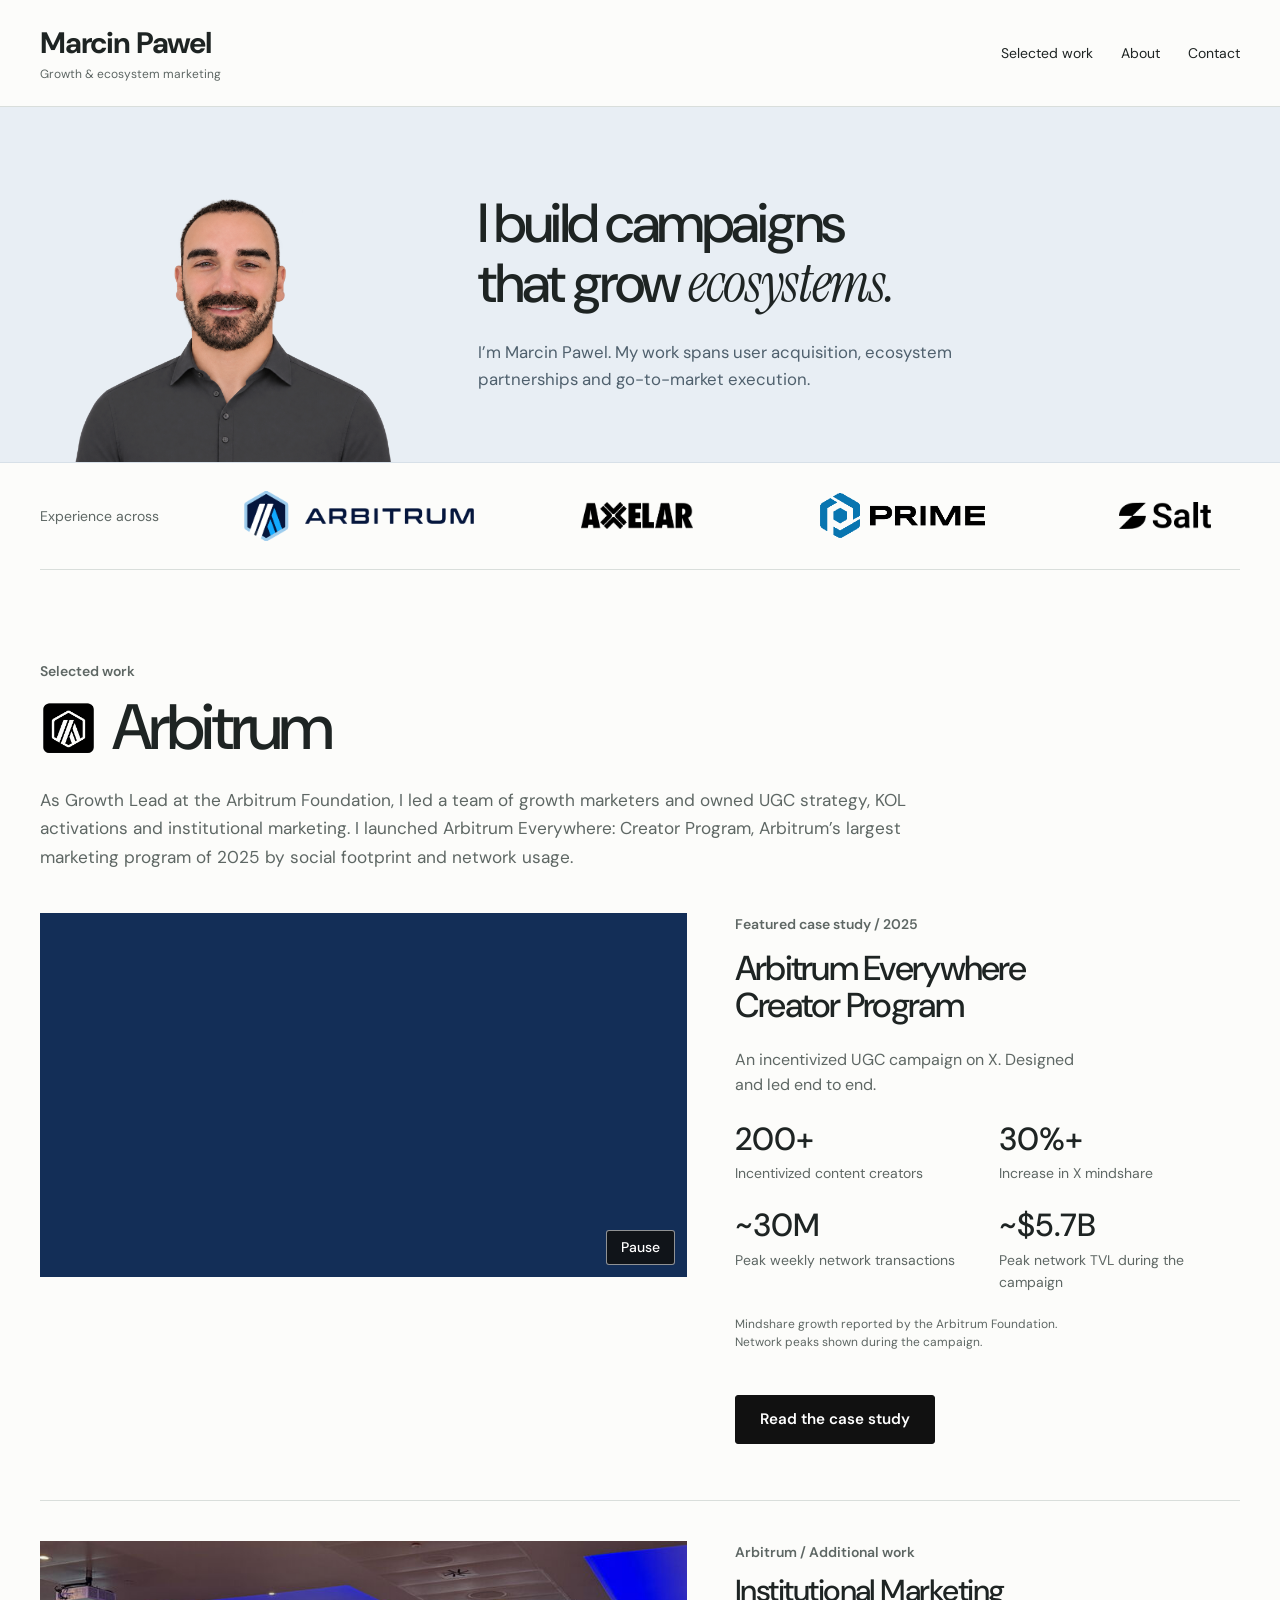
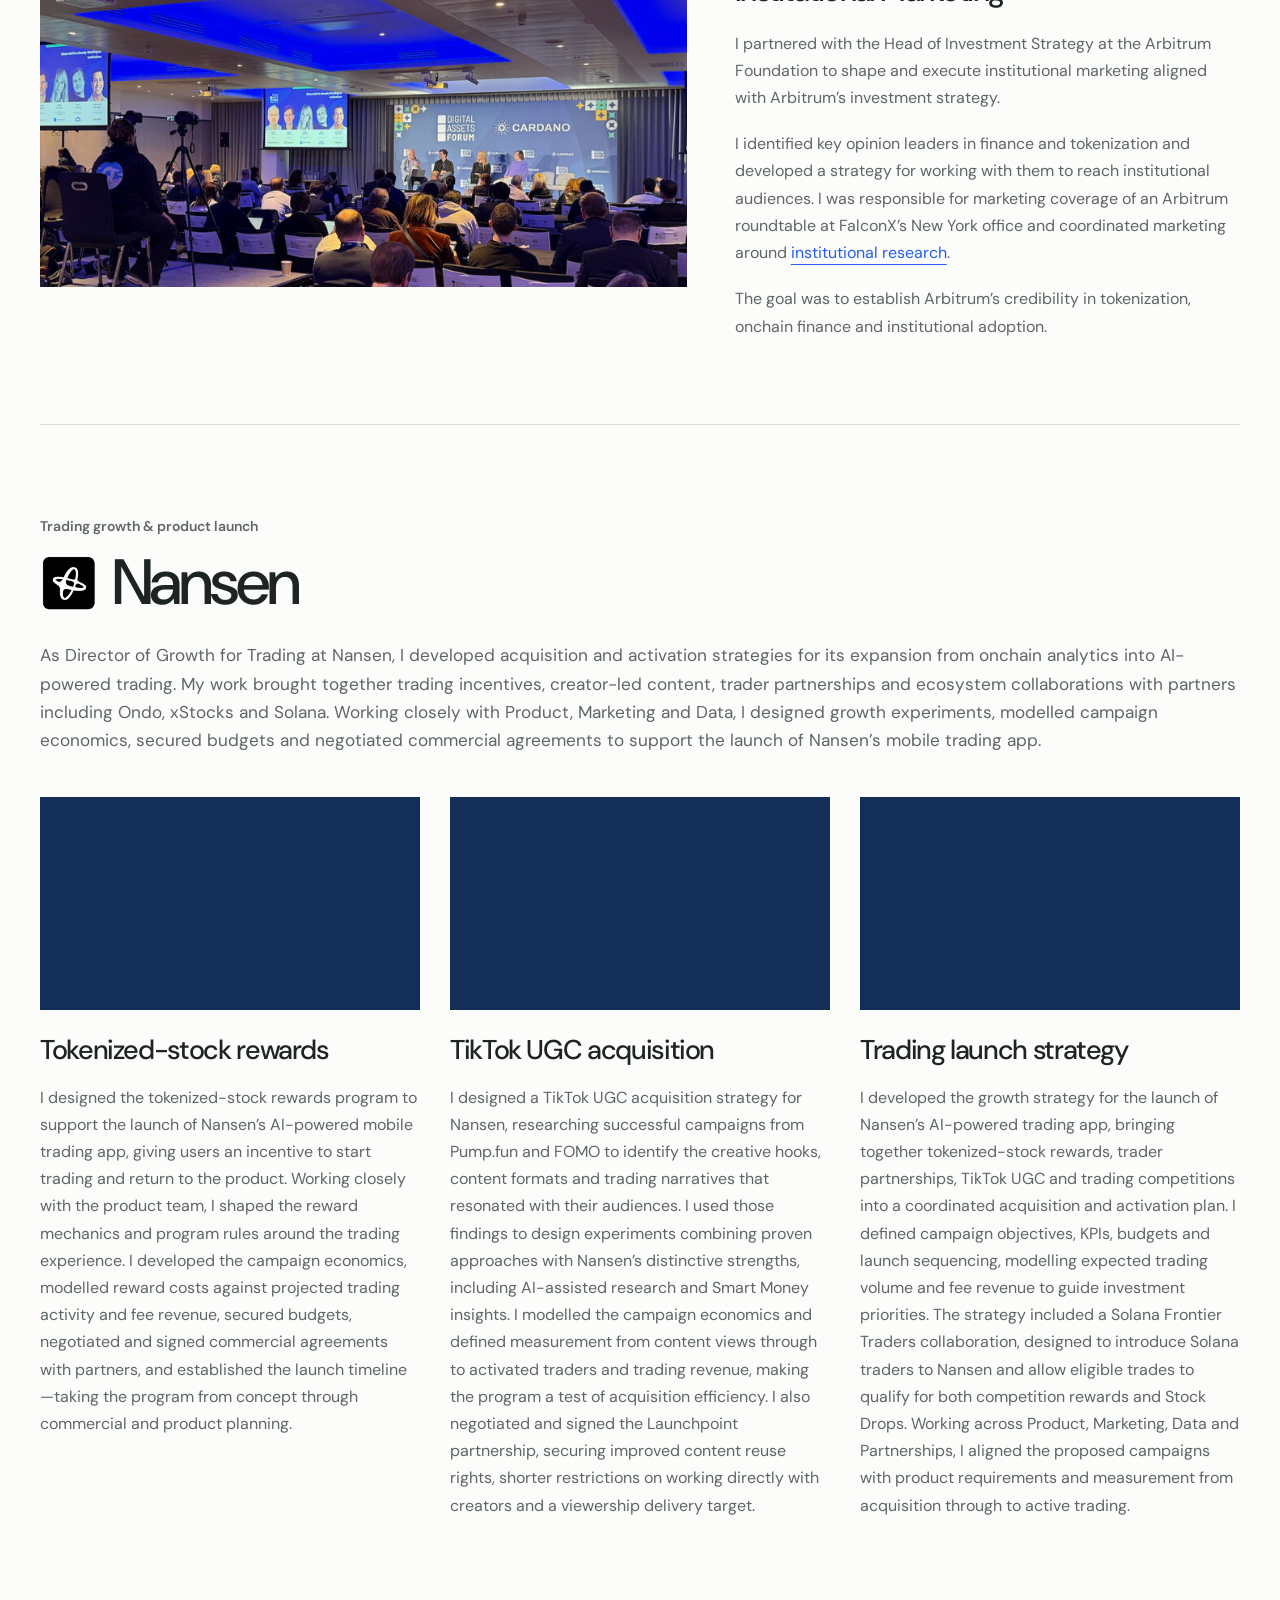
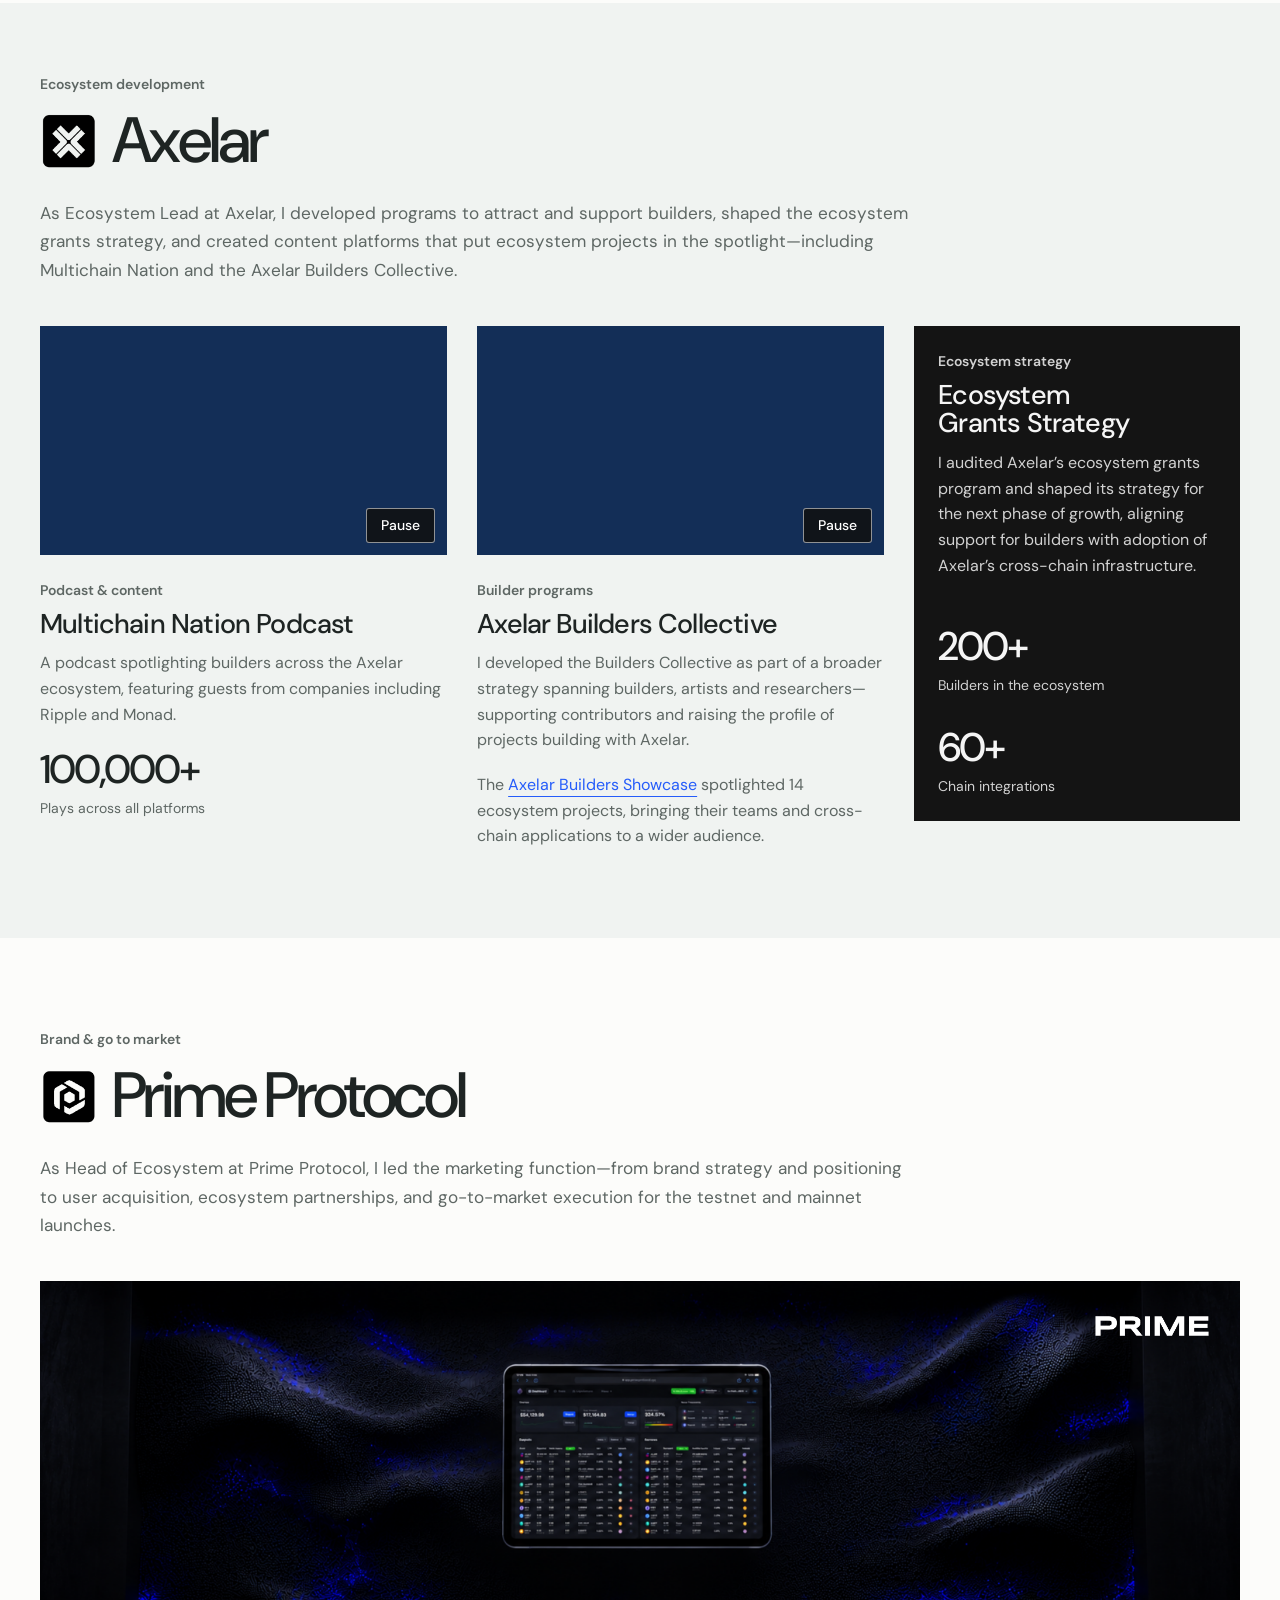
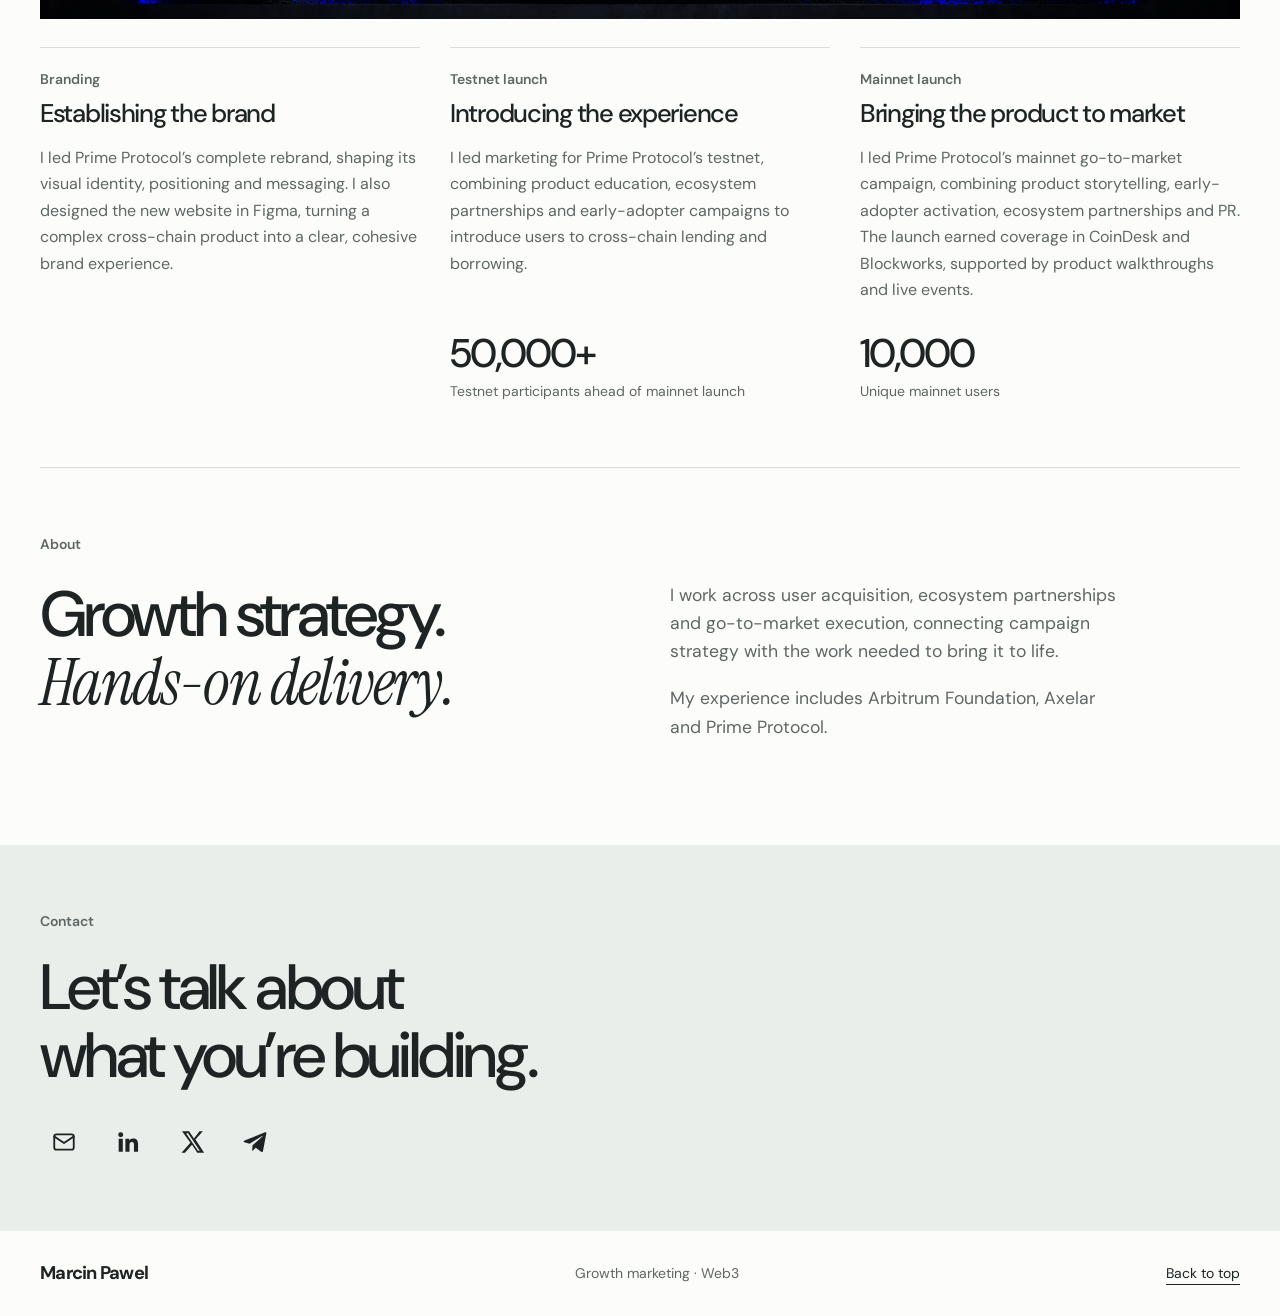
==== index.html @ dfed8938 "Autoplay silent looping Nansen previews without controls" ====
<!doctype html><html lang="en-US"><head><meta charset="utf-8"><meta name="viewport" content="width=device-width, initial-scale=1"><meta name="description" content="Marcin Pawel — growth marketing, ecosystem partnerships and go-to-market execution."><title>Marcin Pawel — Growth marketing</title><link rel="stylesheet" href="/style.css"><meta property="og:type" content="website"><meta property="og:site_name" content="Marcin Pawel"><meta property="og:title" content="Marcin Pawel — Growth & ecosystem marketing"><meta property="og:description" content="Growth marketing, ecosystem partnerships and go-to-market execution. Explore my work across Arbitrum, Axelar and Prime Protocol."><meta property="og:url" content="https://marcinpawel.com/"><meta property="og:image" content="https://marcinpawel.com/assets/social-sharing-v1.jpg"><meta property="og:image:width" content="1200"><meta property="og:image:height" content="630"><meta property="og:image:alt" content="Marcin Pawel — Growth and ecosystem marketing"><meta name="twitter:card" content="summary_large_image"><meta name="twitter:title" content="Marcin Pawel — Growth & ecosystem marketing"><meta name="twitter:description" content="Growth marketing, ecosystem partnerships and go-to-market execution. Explore my work across Arbitrum, Axelar and Prime Protocol."><meta name="twitter:image" content="https://marcinpawel.com/assets/social-sharing-v1.jpg"></head><body id="top"><header class="nav wrap"><a class="brand" href="/">Marcin Pawel<span>Growth & ecosystem marketing</span></a><nav aria-label="Main"><a href="/#work">Selected work</a><a href="/#about">About</a><a href="/#contact">Contact</a></nav></header>
<main>
<div class="hero-background"><section class="hero wrap"><div class="hero-text"><h1><span>I build campaigns</span><span class="hero-outcome">that grow <em>ecosystems.</em></span></h1><p class="intro">I’m Marcin Pawel. My work spans user acquisition, ecosystem partnerships and go-to-market execution.</p></div><figure class="portrait"><img src="/assets/marcin-smoothed.png" alt="Marcin Pawel in a dark gray shirt"></figure></section></div>
<div class="company-strip wrap"><span>Experience across</span><div class="company-logo arbitrum-logo"><img src="/assets/arbitrum-logo-v3-fitted.svg" alt="Arbitrum"></div><div class="company-logo axelar-logo"><img src="/assets/axelar-logo.png" alt="Axelar"></div><div class="company-logo prime-logo"><img src="/assets/prime-logo-v2-fitted.svg" alt="Prime Protocol"></div><div class="company-logo salt-logo"><img src="/assets/salt-logo-black.png" alt="Salt"></div></div>
<section class="work-section wrap" id="work"><div class="section-heading role-heading arbitrum-heading"><div><p class="eyebrow">Selected work</p><h2 class="company-heading"><img src="/assets/arbitrum-symbol-black.png" alt="" aria-hidden="true">Arbitrum</h2></div><p>As Growth Lead at the Arbitrum Foundation, I led a team of growth marketers and owned UGC strategy, KOL activations and institutional marketing. I launched Arbitrum Everywhere: Creator Program, Arbitrum’s largest marketing program of 2025 by social footprint and network usage.</p></div>
<div class="featured"><div class="feature-video"><video id="creator-preview" autoplay muted loop playsinline preload="metadata" aria-label="Arbitrum Everywhere promotional campaign clip"><source src="/assets/arbitrum-everywhere-clip-2.mp4" type="video/mp4"></video><button class="video-toggle" type="button" aria-controls="creator-preview" aria-label="Pause campaign preview">Pause</button></div><div class="featured-copy"><p class="eyebrow">Featured case study / 2025</p><h3>Arbitrum Everywhere<br>Creator Program</h3><p>An incentivized UGC campaign on X. Designed and led end to end.</p><div class="inline-stats campaign-highlights"><div><b>200+</b><span>Incentivized content creators</span></div><div><b>30%+</b><span>Increase in X mindshare</span></div><div><b>~30M</b><span>Peak weekly network transactions</span></div><div><b>~$5.7B</b><span>Peak network TVL during the campaign</span></div></div><p class="metric-source">Mindshare growth reported by the Arbitrum Foundation. Network peaks shown during the campaign.</p><a class="case-study-button" href="/work/arbitrum/">Read the case study</a></div></div>
<article class="institutional-work"><figure><img loading="lazy" src="/assets/institutional-marketing-forum.jpg" alt="Panel discussion at the Digital Assets Forum, with attendees seated in the audience."></figure><div><p class="eyebrow">Arbitrum / Additional work</p><h3>Institutional Marketing</h3><p>I partnered with the Head of Investment Strategy at the Arbitrum Foundation to shape and execute institutional marketing aligned with Arbitrum’s investment strategy.</p><p>I identified key opinion leaders in finance and tokenization and developed a strategy for working with them to reach institutional audiences. I was responsible for marketing coverage of an Arbitrum roundtable at FalconX’s New York office and coordinated marketing around <a href="https://www.falconx.io/newsroom/arbitrum-the-aws-of-blockchains" target="_blank" rel="noopener noreferrer">institutional research</a>.</p><p>The goal was to establish Arbitrum’s credibility in tokenization, onchain finance and institutional adoption.</p></div></article>
</section>
<section class="work-section wrap nansen-section" id="nansen"><div class="section-heading role-heading"><div><p class="eyebrow">Trading growth &amp; product launch</p><h2 class="company-heading"><img src="/assets/nansen-symbol-black.png" alt="" aria-hidden="true">Nansen</h2></div><p>As Director of Growth for Trading at Nansen, I developed acquisition and activation strategies for its expansion from onchain analytics into AI-powered trading. My work brought together trading incentives, creator-led content, trader partnerships and ecosystem collaborations with partners including Ondo, xStocks and Solana. Working closely with Product, Marketing and Data, I designed growth experiments, modelled campaign economics, secured budgets and negotiated commercial agreements to support the launch of Nansen’s mobile trading app.</p></div><div class="nansen-projects"><article class="nansen-project"><div class="feature-video"><video id="nansen-stock-rewards" autoplay muted loop playsinline preload="metadata" aria-label="Tokenized-stock rewards video"><source src="/assets/nansen-stock-rewards.mp4" type="video/mp4"></video></div><h3>Tokenized-stock rewards</h3><p>I designed the tokenized-stock rewards program to support the launch of Nansen’s AI-powered mobile trading app, giving users an incentive to start trading and return to the product. Working closely with the product team, I shaped the reward mechanics and program rules around the trading experience. I developed the campaign economics, modelled reward costs against projected trading activity and fee revenue, secured budgets, negotiated and signed commercial agreements with partners, and established the launch timeline—taking the program from concept through commercial and product planning.</p></article><article class="nansen-project"><div class="feature-video"><video id="nansen-tiktok-ugc" autoplay muted loop playsinline preload="metadata" aria-label="TikTok UGC acquisition video"><source src="/assets/nansen-tiktok-ugc.mp4" type="video/mp4"></video></div><h3>TikTok UGC acquisition</h3><p>I designed a TikTok UGC acquisition strategy for Nansen, researching successful campaigns from Pump.fun and FOMO to identify the creative hooks, content formats and trading narratives that resonated with their audiences. I used those findings to design experiments combining proven approaches with Nansen’s distinctive strengths, including AI-assisted research and Smart Money insights. I modelled the campaign economics and defined measurement from content views through to activated traders and trading revenue, making the program a test of acquisition efficiency. I also negotiated and signed the Launchpoint partnership, securing improved content reuse rights, shorter restrictions on working directly with creators and a viewership delivery target.</p></article><article class="nansen-project"><div class="feature-video"><video id="nansen-launch-strategy" autoplay muted loop playsinline preload="metadata" aria-label="Trading launch strategy video"><source src="/assets/nansen-launch-strategy.mp4" type="video/mp4"></video></div><h3>Trading launch strategy</h3><p>I developed the growth strategy for the launch of Nansen’s AI-powered trading app, bringing together tokenized-stock rewards, trader partnerships, TikTok UGC and trading competitions into a coordinated acquisition and activation plan. I defined campaign objectives, KPIs, budgets and launch sequencing, modelling expected trading volume and fee revenue to guide investment priorities. The strategy included a Solana Frontier Traders collaboration, designed to introduce Solana traders to Nansen and allow eligible trades to qualify for both competition rewards and Stock Drops. Working across Product, Marketing, Data and Partnerships, I aligned the proposed campaigns with product requirements and measurement from acquisition through to active trading.</p></article></div></section>
<section class="axelar-section"><div class="wrap"><div class="section-heading role-heading"><div><p class="eyebrow">Ecosystem development</p><h2 class="company-heading"><img src="/assets/axelar-symbol-black.png" alt="" aria-hidden="true">Axelar</h2></div><p>As Ecosystem Lead at Axelar, I developed programs to attract and support builders, shaped the ecosystem grants strategy, and created content platforms that put ecosystem projects in the spotlight—including Multichain Nation and the Axelar Builders Collective.</p></div>
<div class="project-grid axelar-grid">
<article class="project podcast"><div class="feature-video podcast-video"><video id="podcast-preview" autoplay muted loop playsinline preload="metadata" aria-label="Multichain Nation podcast preview"><source src="/assets/multichain-nation.mp4" type="video/mp4"></video><button class="video-toggle" type="button" aria-controls="podcast-preview" aria-label="Pause podcast preview">Pause</button></div><p class="eyebrow">Podcast &amp; content</p><h3>Multichain Nation Podcast</h3><p>A podcast spotlighting builders across the Axelar ecosystem, featuring guests from companies including Ripple and Monad.</p><div class="podcast-result"><strong>100,000+</strong><span>Plays across all platforms</span></div></article>
<article class="project"><div class="feature-video builders-video"><video id="builders-preview" autoplay muted loop playsinline preload="metadata" aria-label="Axelar Builders Showcase preview"><source src="/assets/axelar-builders-showcase-longer.mp4" type="video/mp4"></video><button class="video-toggle" type="button" aria-controls="builders-preview" aria-label="Pause builders showcase preview">Pause</button></div><p class="eyebrow">Builder programs</p><h3>Axelar Builders Collective</h3><p>I developed the Builders Collective as part of a broader strategy spanning builders, artists and researchers—supporting contributors and raising the profile of projects building with Axelar.</p><p>The <a href="https://x.com/axelar/status/1773343491084460395" target="_blank" rel="noopener noreferrer">Axelar Builders Showcase</a> spotlighted 14 ecosystem projects, bringing their teams and cross-chain applications to a wider audience.</p></article>
<article class="project grants"><div><p class="eyebrow">Ecosystem strategy</p><h3>Ecosystem<br>Grants Strategy</h3><p>I audited Axelar’s ecosystem grants program and shaped its strategy for the next phase of growth, aligning support for builders with adoption of Axelar’s cross-chain infrastructure.</p><div class="grant-metrics"><div class="podcast-result"><strong>200+</strong><span>Builders in the ecosystem</span></div><div class="podcast-result"><strong>60+</strong><span>Chain integrations</span></div></div></div></article>
</div></div></section>
<section class="work-section wrap"><div class="section-heading role-heading"><div><p class="eyebrow">Brand & go to market</p><h2 class="company-heading"><img src="/assets/prime-symbol-black.png" alt="" aria-hidden="true">Prime Protocol</h2></div><p>As Head of Ecosystem at Prime Protocol, I led the marketing function—from brand strategy and positioning to user acquisition, ecosystem partnerships, and go-to-market execution for the testnet and mainnet launches.</p></div>
<figure class="prime-product-media"><img loading="lazy" src="/assets/prime-protocol-product.png" alt="Prime Protocol lending and borrowing dashboard on a tablet against a dark blue textured background."><img class="prime-image-logo" src="/assets/prime-wordmark-white.png" alt="Prime"></figure>
<div class="prime-projects"><article><p class="eyebrow">Branding</p><h3>Establishing the brand</h3><p>I led Prime Protocol’s complete rebrand, shaping its visual identity, positioning and messaging. I also designed the new website in Figma, turning a complex cross-chain product into a clear, cohesive brand experience.</p></article><article><p class="eyebrow">Testnet launch</p><h3>Introducing the experience</h3><p>I led marketing for Prime Protocol’s testnet, combining product education, ecosystem partnerships and early-adopter campaigns to introduce users to cross-chain lending and borrowing.</p><div class="podcast-result"><strong>50,000+</strong><span>Testnet participants ahead of mainnet launch</span></div></article><article><p class="eyebrow">Mainnet launch</p><h3>Bringing the product to market</h3><p>I led Prime Protocol’s mainnet go-to-market campaign, combining product storytelling, early-adopter activation, ecosystem partnerships and PR. The launch earned coverage in CoinDesk and Blockworks, supported by product walkthroughs and live events.</p><div class="podcast-result"><strong>10,000</strong><span>Unique mainnet users</span></div></article></div>
</section>
<section class="about wrap" id="about"><p class="eyebrow">About</p><h2>Growth strategy.<br><em>Hands-on delivery.</em></h2><div><p>I work across user acquisition, ecosystem partnerships and go-to-market execution, connecting campaign strategy with the work needed to bring it to life.</p><p>My experience includes Arbitrum Foundation, Axelar and Prime Protocol.</p></div></section>
<section class="contact" id="contact"><div class="wrap"><p class="eyebrow">Contact</p><h2>Let’s talk about<br>what you’re building.</h2><div class="social-links" aria-label="Contact and social profiles"><a href="mailto:marcincryptos@gmail.com" aria-label="Email Marcin Pawel" title="Email Marcin Pawel"><svg viewBox="0 0 24 24" aria-hidden="true" fill="none" stroke="currentColor" stroke-width="1.7" stroke-linecap="round" stroke-linejoin="round"><rect x="3" y="5" width="18" height="14" rx="2"/><path d="m3 7 9 6 9-6"/></svg></a><a href="https://www.linkedin.com/in/marcin-pawel/" target="_blank" rel="noopener noreferrer" aria-label="Marcin Pawel on LinkedIn" title="Marcin Pawel on LinkedIn"><svg viewBox="0 0 24 24" aria-hidden="true" fill="none" stroke="currentColor" stroke-width="1.7" stroke-linecap="round" stroke-linejoin="round"><path fill="currentColor" stroke="none" d="M5.3 3a2.3 2.3 0 1 0 0 4.6 2.3 2.3 0 0 0 0-4.6ZM3.4 9h3.8v12H3.4V9Zm6.2 0h3.6v1.6h.1c.5-1 1.7-1.9 3.5-1.9 3.8 0 4.5 2.5 4.5 5.7V21h-3.8v-5.8c0-1.4 0-3.1-1.9-3.1s-2.2 1.5-2.2 3V21H9.6V9Z"/></svg></a><a href="https://x.com/MarcinPress" target="_blank" rel="noopener noreferrer" aria-label="Marcin Pawel on X" title="Marcin Pawel on X"><svg viewBox="0 0 24 24" aria-hidden="true" fill="none" stroke="currentColor" stroke-width="1.7" stroke-linecap="round" stroke-linejoin="round"><path fill="currentColor" stroke="none" d="M18.9 2H22l-6.8 7.8L23.2 22h-6.3L12 14.6 5.5 22H2.3l8.2-9.4L2.8 2h6.5l4.5 6.8L18.9 2ZM17.5 20h1.7L8.4 4H6.5l11 16Z"/></svg></a><a href="https://t.me/marcinx" target="_blank" rel="noopener noreferrer" aria-label="Marcin Pawel on Telegram" title="Marcin Pawel on Telegram"><svg viewBox="0 0 24 24" aria-hidden="true" fill="currentColor"><path d="M21.7 3.3 18.5 20c-.2 1.2-.9 1.5-1.8.9l-4.9-3.6-2.4 2.3c-.3.3-.5.5-1 .5l.4-5 9.1-8.2c.4-.4-.1-.6-.6-.3L6.1 13.7l-4.8-1.5c-1-.3-1-1 .2-1.5L20.3 3c.9-.3 1.6.2 1.4.3Z"/></svg></a></div></div></section>
</main><footer class="wrap"><a class="brand" href="/">Marcin Pawel</a><p>Growth marketing · Web3</p><a href="#top">Back to top</a></footer><script src="/site.js"></script></body></html>
---- style.css ----
@import url('https://fonts.googleapis.com/css2?family=DM+Sans:wght@400;500;600;700&family=Instrument+Serif:ital@0;1&display=swap');
:root{--paper:#fcfcfa;--ink:#1e2423;--muted:#5e6764;--line:#d9dedb;--blue:#255cfa;--lime:#d7f290}*{box-sizing:border-box}html{scroll-behavior:smooth;scroll-padding-top:25px}body{margin:0;background:var(--paper);color:var(--ink);font:1rem/1.6 'DM Sans',sans-serif}a{color:inherit;text-underline-offset:6px}a:focus-visible{outline:3px solid var(--blue);outline-offset:6px}img{max-width:100%;display:block}p{margin:0 0 1.2rem}h1,h2,h3{margin:0;font-weight:500;letter-spacing:-.05em;line-height:1.06}h1{font-size:clamp(3.4rem,6.8vw,6.5rem)}h2{font-size:clamp(2.8rem,5vw,4.6rem)}h3{font-size:clamp(1.6rem,2.7vw,2.7rem)}em{font-family:'Instrument Serif',serif;font-weight:400;letter-spacing:-.025em}.wrap{width:min(1220px,calc(100% - 80px));margin:auto}.nav{display:flex;justify-content:space-between;align-items:center;padding:25px 0;border-bottom:1px solid var(--line);gap:20px}.brand{font-weight:700;font-size:1.15rem;text-decoration:none;letter-spacing:-.04em}.brand span{display:block;font-size:.75rem;font-weight:400;letter-spacing:0;color:var(--muted)}nav{display:flex;gap:28px}nav a{font-size:.875rem;text-decoration:none}.nav a:hover{text-decoration:underline}.eyebrow{font-size:.875rem;font-weight:600;color:var(--muted);margin-bottom:22px}.hero{display:grid;grid-template-columns:1.2fr .8fr;align-items:center;gap:7%;padding:75px 0 55px}.hero .intro{font-size:1.12rem;max-width:490px;margin-top:26px;color:var(--muted)}.text-link{display:inline-block;text-decoration:underline;font-weight:600;font-size:.95rem;margin-top:15px}.portrait{margin:0;align-self:end}.portrait img{width:100%;aspect-ratio:.91;object-fit:cover;object-position:center;border-radius:2px}.portrait figcaption{font-size:.75rem;color:var(--muted);margin-top:10px}.company-strip{display:flex;justify-content:space-between;align-items:center;gap:24px;padding:28px 0;border-top:1px solid var(--line);border-bottom:1px solid var(--line)}.company-strip span{color:var(--muted);font-size:.875rem}.company-strip b{font-size:1.35rem;letter-spacing:-.03em}.work-section{padding-top:90px;padding-bottom:65px;scroll-margin-top:20px}.section-heading{display:grid;grid-template-columns:1fr 1fr;gap:60px;align-items:end;margin-bottom:40px}.section-heading .eyebrow{margin-bottom:12px}.section-heading>p{max-width:490px;color:var(--muted);margin:0}.featured{display:grid;grid-template-columns:1.28fr 1fr;text-decoration:none;gap:48px;align-items:center}.feature-art{position:relative;overflow:hidden;background:#132e57;color:white;min-height:445px;padding:32px;display:flex;flex-direction:column;justify-content:space-between}.art-label{font-size:1rem;position:relative;z-index:2}.giant{font-size:clamp(7rem,15vw,13rem);line-height:.95;letter-spacing:-.08em;z-index:2;font-weight:500}.giant span{font-size:.55em;vertical-align:top;color:#9ec4ff}.art-bottom{font-size:1rem;z-index:2}.orbit{position:absolute;border:1px solid #6899dd;border-radius:50%;width:600px;height:600px;left:130px;top:50px;transform:rotate(-35deg) scaleX(.65)}.orbit.two{left:220px;top:-170px;transform:rotate(25deg) scaleX(.65)}.featured-copy p:not(.eyebrow){color:var(--muted);margin-top:22px;max-width:350px}.featured:hover .text-link{color:var(--blue)}.inline-stats{display:flex;gap:42px;margin-top:24px}.inline-stats b{font-size:2rem;display:block;font-weight:500;line-height:1.1}.inline-stats span{display:block;font-size:.875rem;color:var(--muted);margin-top:5px}.supporting{margin-top:45px;padding-top:28px;border-top:1px solid var(--line);display:grid;grid-template-columns:1fr 1fr;gap:60px}.supporting h3{font-size:1.8rem}.supporting p{margin-bottom:10px}.pending{font-size:.875rem;color:#737b77}.supporting>p{padding-top:10px}.axelar-section{background:#f0f3f1;padding:70px 0}.project-grid{display:grid;gap:30px}.axelar-grid{grid-template-columns:minmax(0,1fr) minmax(0,1fr) minmax(0,.8fr);align-items:start}.project-visual{height:280px;margin-bottom:24px;position:relative;overflow:hidden;padding:24px}.project p{margin-top:12px;color:var(--muted)}.project .eyebrow{margin-top:0;margin-bottom:8px}.project h3{font-size:1.7rem;letter-spacing:-.03em}.small-label{font-size:.75rem;opacity:.7;display:block;position:relative;z-index:2}.podcast-visual{background:#111c27;color:white;display:flex;flex-direction:column;justify-content:space-between}.podcast-title{font-size:3.5rem;line-height:.95;letter-spacing:-.06em}.podcast-title em{color:#d2e9ed}.waveform{color:#9ccad4;white-space:nowrap;line-height:1}.builders-visual{background:#c7d8f1;display:flex;flex-direction:column;justify-content:space-between}.builders-visual strong{font-size:2.5rem;line-height:1;letter-spacing:-.06em;position:relative;z-index:2}.builder-grid{position:absolute;right:-25px;top:30px;display:grid;grid-template-columns:repeat(3,45px);gap:5px;transform:rotate(20deg)}.builder-grid i{width:45px;height:45px;border:1px solid #748eaf}.grants{padding:24px;background:var(--lime);min-height:410px;display:flex;flex-direction:column;justify-content:space-between}.grants p,.grants .pending{color:#455437}.grant-shape{font-size:7rem;line-height:1;align-self:end}.prime-band{height:330px;padding:28px;background:#1b142f;position:relative;overflow:hidden;color:#eee7ff;display:flex;flex-direction:column;justify-content:space-between}.prime-word{font-size:5.5rem;letter-spacing:-.07em;z-index:2;line-height:1}.prime-word span{display:block;font-size:1rem;letter-spacing:.45em;margin-top:8px}.prime-orb{position:absolute;width:400px;height:400px;border-radius:50%;right:10%;top:-40px;background:radial-gradient(circle at 30% 35%,#e3e1fe,#9785de 25%,#4c357a 55%,#171025 70%);box-shadow:0 0 80px #7b5cc44a}.prime-projects{display:grid;grid-template-columns:repeat(3,1fr);gap:30px;margin-top:28px}.prime-projects article{border-top:1px solid var(--line);padding-top:20px}.prime-projects .eyebrow{margin-bottom:8px}.prime-projects h3{font-size:1.6rem}.prime-projects p:last-child{color:var(--muted);margin-top:14px}.about{padding:65px 0 85px;border-top:1px solid var(--line);display:grid;grid-template-columns:1fr 1fr;gap:25px 60px}.about>.eyebrow{grid-column:1/-1;margin:0}.about>div{max-width:460px;color:var(--muted);font-size:1.1rem}.contact{background:#e9eeeb;padding:65px 0}.contact h2{max-width:850px}.contact .pending{margin-top:24px}footer{display:flex;align-items:center;justify-content:space-between;gap:20px;padding:28px 0;font-size:.875rem}footer p{margin:0;color:var(--muted)}footer a:last-child{font-size:.875rem}.case .hero{display:block;max-width:960px;padding-bottom:40px}.case .hero h1{font-size:clamp(3.5rem,8vw,7.5rem)}.case .lead{font-size:1.25rem;color:var(--muted);max-width:800px}.case .hero>p:last-child{max-width:650px}.scoreboard{display:grid;grid-template-columns:repeat(3,1fr);gap:30px;background:#132e57;padding:36px;color:white;margin:0 0 65px}.scoreboard strong{display:block;font-size:clamp(2.8rem,6vw,5rem);line-height:1.1;font-weight:500;letter-spacing:-.06em}.scoreboard span{font-size:.875rem;color:#d3e0ef}.section{padding:60px 0;border-top:1px solid var(--line)}.section h2{margin-bottom:22px}.split{display:grid;grid-template-columns:1fr 1fr;gap:55px}.split>p,.split>div+div{padding-top:34px;color:var(--muted)}.partners{display:flex;list-style:none;padding:0;gap:10px;flex-wrap:wrap}.partners li{border:1px solid var(--line);padding:7px 15px}.creative{display:grid;grid-template-columns:1fr 1fr;gap:25px}.creative article{background:#182b45;color:white;min-height:270px;padding:28px;display:flex;flex-direction:column;justify-content:end}.creative article+article{background:#28352c}.creative h3{margin:30px 0 12px}.creative .media-note{font-size:.75rem;color:#cbd6df}.charts{display:grid;grid-template-columns:repeat(3,1fr);gap:20px;margin:30px 0}.charts figure{margin:0}.charts img{width:100%}.charts figcaption{font-size:.875rem;padding:15px 0}.charts strong{display:block;font-size:2.5rem;line-height:1.2;letter-spacing:-.05em}.sources{font-size:.875rem;color:var(--muted)}
@media(min-width:1500px){.wrap{width:min(1320px,calc(100% - 120px))}}@media(max-width:900px){.wrap{width:calc(100% - 44px)}.hero{gap:35px}.axelar-grid{grid-template-columns:1fr 1fr}.grants{grid-column:1/-1;min-height:200px;flex-direction:row}.featured{gap:28px}.feature-art{min-height:375px}.giant{font-size:8rem}.company-strip b{font-size:1.1rem}}@media(max-width:620px){.wrap{width:calc(100% - 36px)}.nav{padding:18px 0}.brand span{display:none}nav{gap:14px}nav a{font-size:.875rem}.hero{grid-template-columns:1fr;padding:45px 0 30px;gap:30px}h1{font-size:3.7rem}.portrait{max-width:340px;width:100%}.portrait img{aspect-ratio:1.1;object-position:50% 38%}.hero-text .eyebrow{margin-bottom:20px}.company-strip{flex-wrap:wrap;gap:14px 24px}.company-strip span{width:100%}.company-strip b{font-size:1.05rem}.work-section{padding-top:50px;padding-bottom:45px}.section-heading,.supporting,.split,.about{grid-template-columns:1fr;gap:20px}.section-heading{margin-bottom:28px}.featured{grid-template-columns:1fr;gap:25px}.feature-art{min-height:320px}.featured-copy h3{font-size:2.4rem}.axelar-section{padding:45px 0}.axelar-grid{grid-template-columns:1fr;gap:36px}.project-visual{height:300px}.grants{grid-column:auto}.prime-band{height:260px}.prime-word{font-size:4rem}.prime-orb{width:260px;height:260px;right:-35px;top:35px}.prime-projects{grid-template-columns:1fr;gap:15px}.prime-projects article{padding-top:15px}.about{padding:45px 0}.contact{padding:45px 0}.contact h2{font-size:2.8rem}footer{flex-wrap:wrap}footer p{display:none}.scoreboard{padding:20px 14px;gap:12px}.scoreboard strong{font-size:2.3rem}.scoreboard span{font-size:.875rem}.creative,.charts{grid-template-columns:1fr}.split>p,.split>div+div{padding:0}.section{padding:40px 0}.case .hero h1{font-size:3.5rem}}
@media(prefers-reduced-motion:reduce){html{scroll-behavior:auto}}
.company-strip{padding:15px 0}.company-logo{display:flex;align-items:center;justify-content:center;flex:0 1 230px;height:76px}.company-logo img{width:100%;height:auto;object-fit:contain}.axelar-logo{max-width:155px}.prime-logo{max-width:205px}.arbitrum-logo{max-width:230px}
@media(max-width:620px){.company-strip{gap:12px 20px;padding:20px 0}.company-strip>span{width:100%}.company-logo{flex:1 1 0;min-width:0;height:50px}.axelar-logo{max-width:105px}.prime-logo{max-width:130px}.arbitrum-logo{max-width:145px}}
.portrait img{object-fit:contain;object-position:center bottom}
.campaign-highlights{flex-wrap:wrap;gap:24px 30px}.campaign-highlights>div{flex:1 1 130px}.featured-copy .metric-source{font-size:.75rem;line-height:1.5;margin-top:20px;max-width:400px}
.feature-video{position:relative;background:#132e57;overflow:hidden;line-height:0}.feature-video video{display:block;width:100%;aspect-ratio:16/9;object-fit:contain}.video-toggle{position:absolute;bottom:12px;right:12px;background:#111d;color:white;border:1px solid #fff8;padding:8px 14px;font:500 .875rem 'DM Sans',sans-serif;cursor:pointer;border-radius:3px;line-height:1.2}.video-toggle:focus-visible{outline:3px solid white;outline-offset:3px}
.arbitrum-heading{display:block;margin-bottom:42px}.arbitrum-heading>p{max-width:880px;margin-top:24px;font-size:1.075rem;line-height:1.65}.featured{align-items:start}.campaign-highlights{display:grid;grid-template-columns:repeat(2,minmax(0,1fr));gap:24px}.featured-copy .eyebrow{margin-bottom:16px}
@media(max-width:620px){.arbitrum-heading{margin-bottom:28px}.arbitrum-heading>p{font-size:1rem;margin-top:18px}.campaign-highlights{gap:22px 16px}}
.axelar-logo img{width:72.9%}.prime-logo img{width:81%}
.company-heading{display:flex;align-items:center;gap:.22em}.company-heading img{width:.9em;height:.9em;object-fit:contain;flex:none}

/* A more compact editorial introduction. */
.hero:has(.hero-text){grid-template-columns:1.25fr .85fr;gap:7%;padding:64px 0 48px;align-items:center}
.hero-text h1{font-size:clamp(2.6rem,4.3vw,4.1rem);line-height:1.1;letter-spacing:-.045em}
.hero-text h1 span,.hero-text h1 em{display:block}
.hero-text .eyebrow{margin-bottom:24px}
.hero-text .intro{font-size:1.05rem;line-height:1.65;max-width:460px;margin-top:24px}
.hero:has(.hero-text) .portrait{width:100%;max-width:390px;justify-self:end;align-self:center}
.hero:has(.hero-text) .portrait img{aspect-ratio:1;object-fit:contain;object-position:center bottom}
@media(max-width:900px) and (min-width:621px){.hero:has(.hero-text){gap:30px}.hero-text h1{font-size:clamp(2rem,4.3vw,3rem)}}
@media(max-width:620px){.hero:has(.hero-text){grid-template-columns:1fr;gap:28px;padding:38px 0 30px}.hero-text h1{font-size:clamp(2.25rem,8.8vw,3.2rem)}.hero:has(.hero-text) .portrait{max-width:300px;justify-self:center}.hero-text .eyebrow{margin-bottom:20px}}

@media(min-width:901px){.hero:has(.hero-text){grid-template-columns:minmax(0,620px) minmax(0,390px);column-gap:48px;justify-content:start}.hero:has(.hero-text) .portrait{justify-self:start}}

.hero-background{background:#e8eef4;border-bottom:1px solid #d7e0e8}.hero-background .eyebrow,.hero-background .intro,.hero-background .portrait figcaption{color:#4f606d}.hero-background+.company-strip{border-top:0}

.nav .brand{font-size:1.6rem;line-height:1.25}.nav .brand span{margin-top:5px}@media(max-width:620px){.nav .brand{font-size:1.35rem}}

.hero-text h1 .hero-outcome{white-space:nowrap}.hero-text h1 .hero-outcome em{display:inline}@media(max-width:620px){.hero-text h1{font-size:clamp(1.75rem,7.2vw,2.7rem)}}

/* Portrait-led banner matching the supplied layout. */
.hero-background .hero{grid-template-columns:minmax(0,390px) minmax(0,1fr);column-gap:48px;min-height:350px;padding:24px 0 0;align-items:center;justify-content:start}
.hero-background .hero .portrait{grid-column:1;grid-row:1;align-self:end;justify-self:start;max-width:390px;width:100%}
.hero-background .hero .portrait img{aspect-ratio:auto;height:auto;width:100%;object-fit:contain}
.hero-background .hero-text{grid-column:2;grid-row:1;padding:24px 0 30px}
.hero-background .hero-text h1{font-size:clamp(2.5rem,4.3vw,4.1rem)}
.hero-background .hero-text .intro{max-width:480px;margin-bottom:0}
@media(max-width:900px) and (min-width:621px){.hero-background .hero{grid-template-columns:minmax(0,.8fr) minmax(0,1.2fr);column-gap:24px;min-height:290px}.hero-background .hero-text h1{font-size:clamp(1.7rem,3.65vw,2.5rem)}}
@media(max-width:620px){.hero-background .hero{grid-template-columns:1fr;gap:12px;min-height:0;padding:30px 0 0}.hero-background .hero-text{grid-column:1;grid-row:1;padding:0}.hero-background .hero-text h1{font-size:clamp(1.75rem,7.2vw,2.7rem)}.hero-background .hero .portrait{grid-column:1;grid-row:2;max-width:280px;justify-self:center}}

.nav{position:relative;border-bottom:0}.nav::after{content:"";position:absolute;left:calc((100% - 100vw)/2);right:calc((100% - 100vw)/2);bottom:0;height:1px;background:var(--line);pointer-events:none}.nav .brand{font-size:1.85rem}@media(max-width:620px){.nav .brand{font-size:1.5rem}}

.institutional-work{margin-top:56px;padding-top:40px;border-top:1px solid var(--line);display:grid;grid-template-columns:1.28fr 1fr;gap:48px;align-items:start}.institutional-work figure{margin:0}.institutional-work img{width:100%;height:auto}.institutional-work h3{font-size:1.9rem;margin-bottom:22px}.institutional-work .eyebrow{margin-bottom:12px}.institutional-work p:not(.eyebrow){color:var(--muted);font-size:1rem;line-height:1.7}.institutional-work a{color:var(--blue)}@media(max-width:900px){.institutional-work{gap:28px}}@media(max-width:620px){.institutional-work{grid-template-columns:1fr;gap:24px;margin-top:36px;padding-top:28px}}

.podcast-video{margin-bottom:24px}.podcast-result{margin-top:20px}.podcast-result strong{display:block;font-size:2.5rem;font-weight:500;letter-spacing:-.05em;line-height:1.1}.podcast-result span{display:block;margin-top:6px;font-size:.875rem;color:var(--muted)}

.role-heading{display:block;margin-bottom:42px}.role-heading>p{max-width:880px;margin-top:24px;font-size:1.075rem;line-height:1.65}@media(max-width:620px){.role-heading{margin-bottom:28px}.role-heading>p{font-size:1rem;margin-top:18px}}

.builders-video{margin-bottom:24px}.project p a{color:var(--blue)}

.grant-metrics{display:grid;gap:8px;margin-top:26px}.grant-metrics .podcast-result span{color:#455437}

.prime-product-media{margin:0;background:#080b10}.prime-product-media img{display:block;width:100%;height:auto}

.project.grants{background:#141414;color:#f5f5f5}.project.grants p,.project.grants .grant-metrics .podcast-result span{color:#d2d2d2}.project.grants .eyebrow{color:#d2d2d2}.project.grants .podcast-result strong{color:#f5f5f5}

.prime-product-media{position:relative}.prime-product-media .prime-image-logo{position:absolute;top:clamp(12px,2vw,28px);right:clamp(12px,2vw,28px);width:clamp(64px,10.5%,135px);height:auto}

.prime-projects{row-gap:0}.prime-projects article{display:grid;grid-template-rows:subgrid;grid-row:span 4;align-content:start}.prime-projects article>.eyebrow{margin:0 0 10px}.prime-projects article>h3{margin-bottom:18px}.prime-projects article>p:not(.eyebrow){color:var(--muted);margin:0;line-height:1.65}.prime-projects article>.podcast-result{margin-top:28px;align-self:start}.prime-projects .podcast-result span{line-height:1.5}
@media(max-width:620px){.prime-projects{row-gap:28px}.prime-projects article{display:block;grid-row:auto}.prime-projects article>.podcast-result{margin-top:24px}}

.case-study-button{display:inline-flex;align-items:center;justify-content:center;min-height:48px;padding:13px 24px;margin-top:24px;background:#111;color:#fff;text-decoration:none;font-size:.95rem;font-weight:600;line-height:1.4;border:1px solid #111;border-radius:3px}.case-study-button:hover{background:#303030;border-color:#303030}.case-study-button:focus-visible{outline:3px solid var(--blue);outline-offset:4px}

.case .hero h3{max-width:760px;font-size:clamp(1.5rem,3vw,2.25rem);margin:26px 0 20px}.case .hero>p:last-child{font-size:1.1rem;color:var(--muted);max-width:760px}.case .section h2{max-width:900px}.case-body{max-width:840px;color:var(--muted);font-size:1.1rem}.growth-funnel{max-width:900px;margin:42px auto 24px;display:grid;justify-items:center;gap:8px}.funnel-stage{text-align:center;padding:30px 40px;color:white;clip-path:polygon(0 0,100% 0,92% 100%,8% 100%)}.funnel-stage span{font-size:.875rem;color:#d4e4ff}.funnel-stage h3{margin:9px 0 12px}.funnel-stage p{margin:0;font-size:1rem}.funnel-top{width:100%;background:#4a7fb5;color:#fff}.funnel-top span{color:#fff}.funnel-middle{width:84%;background:#245b9a}.funnel-bottom{width:68%;background:#12283f}.process-line{font-weight:600;color:var(--ink);font-size:1.2rem}.campaign-loop{display:flex;flex-wrap:wrap;gap:12px;margin:30px 0}.campaign-loop span{padding:16px 20px;border:1px solid var(--line);background:#eef2f5;font-weight:500}.case-creative{display:grid;grid-template-columns:1.25fr 1fr;gap:40px;margin-top:32px;align-items:start}.case-creative p{color:var(--muted)}.social-score{margin:32px 0}.case-takeaway{background:#e8eef4;padding:45px;margin:0 0 30px}.case-takeaway>p{max-width:820px}.case .split>div+div p:last-child{margin-bottom:0}
@media(max-width:620px){.funnel-stage{padding:24px 20px}.funnel-stage h3{font-size:1.6rem}.funnel-stage p{font-size:.875rem}.funnel-bottom{width:82%}.funnel-middle{width:91%}.case-creative{grid-template-columns:1fr;gap:24px}.case-takeaway{padding:28px 20px}.campaign-loop span{padding:12px 16px}.case .section h2{font-size:2.65rem}}

.case .hero{padding-top:45px;padding-bottom:30px}.case .hero h1{font-size:clamp(1.75rem,4vw,3.75rem);line-height:1.1;margin-bottom:18px}.case .hero .eyebrow{margin-bottom:18px}.case .hero h3{margin-top:22px}

.case .section h2{font-size:clamp(1.4rem,2.5vw,2.3rem);line-height:1.15;letter-spacing:-.035em;margin-bottom:20px}@media(max-width:620px){.case .section h2{font-size:1.4rem}}

.case .hero h3{max-width:none;font-size:clamp(1.15rem,2.1vw,1.65rem);line-height:1.25}@media(min-width:901px){.case .hero h3{white-space:nowrap}}

.case .hero .case-subtitle{max-width:100%;font-size:clamp(1rem,1.6vw,1.25rem);line-height:1.5;margin:0 0 24px}

.case .hero.case-intro{display:grid;grid-template-columns:minmax(0,1fr) 330px;gap:48px;max-width:none;align-items:center;padding-bottom:40px}.case-intro-copy{min-width:0}.case-role-card{aspect-ratio:1;background:#e8eef4;padding:28px;display:flex;flex-direction:column;justify-content:center;gap:24px}.case-role-person{display:flex;align-items:center;gap:16px}.case-role-person img{width:80px;height:80px;object-fit:cover;border-radius:50%;flex:none}.case-role-person .eyebrow{margin:0 0 5px!important;font-size:.8rem}.case-role-person strong{display:block;font-size:1rem}.case-role-person span{display:block;font-size:.8rem;color:var(--muted);line-height:1.4;margin-top:3px}.case-role-card>p{font-size:1rem;line-height:1.65;color:var(--ink);margin:0}.case .case-intro .case-subtitle{font-size:1.25rem;margin-bottom:0}
@media(max-width:1000px){.case .hero.case-intro{grid-template-columns:minmax(0,1fr) 300px;gap:28px}.case-role-card{padding:22px}.case-role-person img{width:64px;height:64px}}
@media(max-width:720px){.case .hero.case-intro{grid-template-columns:1fr;gap:28px}.case-role-card{max-width:360px;width:100%;justify-self:start}}

.salt-logo{max-width:150px}.salt-logo img{width:60.75%}@media(max-width:620px){.company-strip .company-logo{flex:0 1 calc(50% - 12px);max-width:none;height:54px}.company-strip .company-logo img{max-height:44px;object-fit:contain}.company-strip .salt-logo img{max-width:74.25px}}

.case .section .case-section-title{font-family:'DM Sans',sans-serif;font-size:clamp(1.6rem,3vw,2.35rem);font-weight:600;line-height:1.15;letter-spacing:-.035em;color:var(--ink);margin:0 0 22px}.case .case-section-deck{font-size:clamp(1.2rem,2vw,1.65rem);line-height:1.25;letter-spacing:-.025em;max-width:850px;margin:0 0 24px;color:var(--muted)}.case .section{padding-top:48px;padding-bottom:48px}.case .split{grid-template-columns:minmax(0,.8fr) minmax(0,1.2fr);gap:60px}.case .split>div+div{padding-top:0}.challenge-facts{display:grid;gap:18px;margin:24px 0;padding:24px;background:#e8eef4}.challenge-facts strong{display:block;font-size:1.5rem;font-weight:600;line-height:1.2;margin-bottom:8px;color:var(--ink)}.challenge-facts span{display:block;font-size:1rem;line-height:1.6}
@media(max-width:620px){.case .split{grid-template-columns:1fr;gap:18px}.case .section{padding-top:32px;padding-bottom:32px}.case .section .case-section-title{font-size:1.65rem;margin-bottom:16px}}

.funnel-top .funnel-creators{width:100%;height:auto;margin:18px auto;object-fit:contain}.funnel-top{padding-left:9%;padding-right:9%}

.funnel-middle .funnel-app-logos{display:grid;grid-template-columns:repeat(10,minmax(0,1fr));align-items:center;gap:clamp(6px,1vw,12px);width:100%;margin:24px auto 22px}.funnel-middle .funnel-app-icon{display:flex;align-items:center;justify-content:center;aspect-ratio:1;background:#fff;border-radius:14%;min-width:0;position:relative}.funnel-middle .funnel-app-icon img{display:block;width:68%;height:68%;object-fit:contain;filter:brightness(0)}.funnel-middle .funnel-app-icon-provided{background:transparent}.funnel-middle .funnel-app-icon-provided img{width:114%;height:114%;max-width:none;filter:none}.funnel-middle{padding-left:9%;padding-right:9%}@media(max-width:620px){.funnel-middle .funnel-app-logos{gap:5px;margin:18px auto}}

.funnel-middle .funnel-app-icon:not(.funnel-app-icon-provided) img{opacity:0}.funnel-middle .funnel-app-icon:not(.funnel-app-icon-provided)::after{content:"";position:absolute;inset:0;margin:auto;width:var(--mark-size,68%);height:var(--mark-size,68%);background:#245b9a;-webkit-mask:var(--app-logo) center/contain no-repeat;mask:var(--app-logo) center/contain no-repeat}

.funnel-bottom .funnel-network-title{display:flex;flex-direction:column;align-items:center;gap:6px;margin:24px 0}.funnel-bottom .funnel-network-logo{position:relative;display:block;width:min(100%,247.5px);aspect-ratio:2812/521;overflow:hidden}.funnel-bottom .funnel-network-logo img{position:absolute;width:117.567%;max-width:none;height:auto;left:-8.144%;top:-43.954%}.funnel-bottom .funnel-network-word{font-size:1.5rem;font-weight:400;line-height:1.1;color:#fff}@media(max-width:620px){.funnel-bottom .funnel-network-logo{width:min(100%,187.5px)}.funnel-bottom .funnel-network-word{font-size:1.25rem}}

.growth-funnel .funnel-stage{padding-top:30px;padding-bottom:30px}.funnel-top .funnel-creators{margin:24px auto}.funnel-middle .funnel-app-logos{width:87.5%;margin:24px auto}.funnel-bottom .funnel-network-word{font-size:1.25rem}@media(max-width:620px){.growth-funnel .funnel-stage{padding-top:24px;padding-bottom:24px}.funnel-top .funnel-creators,.funnel-middle .funnel-app-logos{margin:18px auto}.funnel-bottom .funnel-network-title{margin:18px 0}.funnel-bottom .funnel-network-word{font-size:1.1rem}}

.challenge-intro{max-width:980px}.challenge-grid{display:grid;grid-template-columns:repeat(3,minmax(0,1fr));gap:28px;margin:34px 0}.challenge-card{display:grid;grid-template-rows:auto 1fr auto;padding-top:22px;border-top:1px solid var(--line);min-width:0}.challenge-card h4{font-size:1.2rem;line-height:1.25;font-weight:600;letter-spacing:-.025em;margin:0 0 12px}.challenge-card>p{color:var(--muted);font-size:1rem;line-height:1.6;margin:0 0 22px}.challenge-chart{margin:0;background:#edf2f7;padding:16px 12px 14px;display:flex;flex-direction:column;gap:14px}.challenge-chart svg{display:block;width:100%;height:auto;overflow:visible;font-family:'DM Sans',sans-serif}.challenge-chart figcaption{font-size:.8125rem;line-height:1.5;color:var(--muted);min-height:3em;padding:0 8px}.chart-rule{stroke:#cbd7e3;stroke-width:1}.chart-label{font-size:14px;fill:#334b63}.chart-small{font-size:13px;fill:#5e6d7d}.chart-value{font-size:19px;font-weight:600;fill:#245b9a}.chart-big{font-size:34px;font-weight:500}.chart-trend{fill:none;stroke:#245b9a;stroke-width:3;stroke-linecap:round}.challenge-conclusion{border-left:3px solid #245b9a;padding:4px 0 4px 24px;max-width:1000px;margin:34px 0 22px}.challenge-conclusion p{font-size:1.1rem;line-height:1.65;margin:0}.challenge-sources{max-width:1050px}@media(max-width:900px){.challenge-grid{gap:18px}.challenge-card h4{min-height:3em}.challenge-chart{padding:12px 5px}}@media(max-width:700px){.challenge-grid{grid-template-columns:1fr;gap:30px}.challenge-card h4{min-height:0}.challenge-chart{padding:18px;max-width:460px;width:100%}.challenge-card>p{margin-bottom:18px}.challenge-chart figcaption{min-height:0}.challenge-conclusion{padding-left:18px}}

.case .creative-total{margin-top:30px}

.architecture-subsection{margin-top:34px}.architecture-subtitle{font-size:1.35rem;font-weight:600;letter-spacing:-.025em;line-height:1.25;margin:0 0 16px}.architecture-flow{list-style:none;display:grid;grid-template-columns:1.4fr 1.3fr repeat(4,1fr);gap:0;background:#245b9a;color:#fff;padding:26px 20px;margin:26px 0 0}.architecture-flow li{position:relative;text-align:center;align-content:center;padding:8px 16px;font-size:1rem;font-weight:500;line-height:1.4}.architecture-flow li:not(:last-child)::after{content:"→";position:absolute;right:-7px;top:50%;transform:translateY(-50%);color:#c9def4}.architecture-partners{display:grid;grid-template-columns:.8fr 1.2fr;gap:60px;border-top:1px solid var(--line);padding-top:30px}.architecture-partners p{color:var(--muted);font-size:1.1rem}.architecture-partners p:last-child{margin-bottom:0}.architecture-repeatable{border-top:1px solid var(--line);padding-top:30px}@media(max-width:900px){.architecture-flow{padding:20px 10px}.architecture-flow li{font-size:.9rem;padding:8px 10px}.architecture-partners{gap:30px}}@media(max-width:620px){.architecture-flow{grid-template-columns:repeat(3,minmax(0,1fr));row-gap:18px;padding:22px 12px}.architecture-flow li{font-size:.95rem}.architecture-flow li:nth-child(3)::after{content:none}.architecture-partners{grid-template-columns:1fr;gap:16px}.architecture-subsection{margin-top:28px}}

/* One shared outline keeps all stage edges on the same straight taper. */
.growth-funnel{clip-path:polygon(0 0,100% 0,79% 100%,21% 100%);overflow:hidden}.growth-funnel .funnel-stage{width:100%;clip-path:none}.growth-funnel .funnel-top{padding-left:10%;padding-right:10%}.growth-funnel .funnel-middle{padding-left:17%;padding-right:17%}.growth-funnel .funnel-bottom{padding-left:23%;padding-right:23%}@media(max-width:620px){.growth-funnel{clip-path:polygon(0 0,100% 0,87% 100%,13% 100%)}.growth-funnel .funnel-top{padding-left:8%;padding-right:8%}.growth-funnel .funnel-middle{padding-left:12%;padding-right:12%}.growth-funnel .funnel-bottom{padding-left:17%;padding-right:17%}}

.program-partners-graphic{grid-column:1/-1;position:relative;margin:0;width:100%}.program-partners-graphic img{display:block;width:100%;height:auto}.program-partners-graphic figcaption{position:absolute;left:35%;right:3.3%;top:6.28%;bottom:6.77%;display:flex;align-items:center;justify-content:center;gap:.3em;color:#fff;font-size:clamp(1rem,2.7vw,2.3rem);font-weight:500;line-height:1.15;text-align:center}.program-partners-graphic strong{font-weight:700}@media(max-width:620px){.program-partners-graphic figcaption{font-size:clamp(.8rem,3.4vw,1.3rem)}}

.architecture-partners .program-partners-graphic{grid-column:auto;width:100%;max-width:420px;margin:20px 0 0}.architecture-partners .program-partners-graphic figcaption{font-size:clamp(.75rem,1.3vw,1rem)}@media(max-width:620px){.architecture-partners .program-partners-graphic{max-width:360px;margin-top:16px}.architecture-partners .program-partners-graphic figcaption{font-size:clamp(.75rem,3.2vw,1rem)}}

.architecture-partners{align-items:start}.architecture-partners>div:first-child{display:flex;flex-direction:column;align-items:flex-start;justify-content:flex-start}.architecture-partners>div:first-child>.architecture-subtitle{margin-bottom:0}.architecture-partners .program-partners-graphic{width:92%;max-width:420px;margin:20px 0 0;align-self:flex-start}@media(max-width:620px){.architecture-partners .program-partners-graphic{width:100%;max-width:360px;margin-top:18px}}

.architecture-partners{grid-template-columns:1fr 1.3fr;gap:64px;padding-top:28px;padding-bottom:4px}.architecture-partners .program-partners-graphic{width:100%;max-width:460px;margin-top:18px}.architecture-partners .program-partners-graphic figcaption{font-size:clamp(.8rem,1.3vw,1rem)}.architecture-partners>div:last-child p{font-size:1.05rem;line-height:1.65;max-width:620px}@media(max-width:900px){.architecture-partners{gap:32px}}@media(max-width:620px){.architecture-partners{grid-template-columns:1fr;gap:24px}.architecture-partners .program-partners-graphic{max-width:360px}.architecture-partners>div:last-child p{font-size:1rem}}

.social-results-grid{display:grid;grid-template-columns:repeat(2,minmax(0,1fr));gap:30px;margin:32px 0}.social-result-card{display:grid;grid-template-rows:auto 1fr auto;border-top:1px solid var(--line);padding-top:22px;min-width:0}.social-result-card h4,.official-engagement-result h4{font-size:1.25rem;font-weight:600;line-height:1.3;letter-spacing:-.025em;margin:0 0 14px}.social-result-card>p{font-size:1.05rem;color:var(--muted);margin-bottom:24px}.result-chart{margin:0;background:#edf2f7;padding:22px}.result-chart svg{display:block;width:100%;height:auto;font-family:'DM Sans',sans-serif}.result-chart figcaption{font-size:.8125rem;color:var(--muted);line-height:1.5;margin-top:12px}.official-engagement-result{display:flex;gap:30px;align-items:center;background:#245b9a;color:white;padding:26px 30px;margin:30px 0}.official-engagement-result>strong{font-size:clamp(2.5rem,5vw,4rem);font-weight:500;letter-spacing:-.05em;line-height:1}.official-engagement-result h4{margin-bottom:6px}.official-engagement-result p{color:#fff;margin:0;font-size:1rem;max-width:770px}.mindshare-evidence{display:grid;grid-template-columns:repeat(2,minmax(0,1fr));gap:30px;margin:32px 0 22px}.mindshare-evidence figure{margin:0;min-width:0}.mindshare-evidence a{display:block;background:#202226;padding:12px}.mindshare-evidence img{width:100%;height:340px;object-fit:contain}.mindshare-evidence figcaption{margin-top:14px;font-size:.95rem;color:var(--muted);line-height:1.6}.mindshare-evidence figcaption strong{color:var(--ink)}@media(max-width:700px){.social-results-grid,.mindshare-evidence{grid-template-columns:1fr;gap:28px}.official-engagement-result{align-items:flex-start;gap:18px;padding:24px;flex-direction:column}.mindshare-evidence img{height:300px}.result-chart{padding:16px}}

.case .creative article{background:transparent;color:var(--ink);min-height:0;padding:0;display:block}.case .creative-film{display:block;width:100%;aspect-ratio:16/9;object-fit:contain;background:#121a24}.case .creative h3{font-size:clamp(1.35rem,2.2vw,1.9rem);margin:20px 0 10px}.case .creative article p{color:var(--muted);margin:0}.mindshare-evidence a{height:364px;display:flex;align-items:center;justify-content:center}.mindshare-evidence img{height:100%;max-height:340px;object-fit:contain}@media(max-width:700px){.mindshare-evidence a{height:324px}.mindshare-evidence img{max-height:300px}}

.program-mechanics{display:grid;grid-template-columns:1.25fr .75fr;gap:64px;align-items:center;padding:28px 0 4px}.program-mechanics-copy p{font-size:1.05rem;line-height:1.7;color:var(--muted);max-width:680px;margin-bottom:18px}.program-mechanics-copy p:last-child{margin-bottom:0}.program-vertical-flow{margin:0;list-style:none;background:#245b9a;color:#fff;padding:32px 28px;display:flex;flex-direction:column;align-items:center;text-align:center;width:100%;max-width:400px;justify-self:end}.program-vertical-flow li{display:flex;flex-direction:column;align-items:center;width:100%;font-size:1.2rem;line-height:1.45;font-weight:500}.program-vertical-flow li:not(:last-child)::after{content:"";display:block;width:1px;height:26px;background:#acc9e8;margin:14px 0}.program-vertical-flow li span{display:block}@media(max-width:900px){.program-mechanics{gap:32px;grid-template-columns:1.15fr .85fr}.program-vertical-flow{padding:28px 20px}}@media(max-width:620px){.program-mechanics{grid-template-columns:1fr;gap:26px;padding-top:12px}.program-vertical-flow{max-width:100%;justify-self:stretch}.program-mechanics-copy p{font-size:1rem}.program-vertical-flow li{font-size:1.15rem}}

.program-vertical-flow li:not(:last-child)::after{content:"↓";width:auto;height:30px;background:none;color:#c9def4;font-size:28px;line-height:30px;margin:12px 0;font-weight:400}.result-chart .chart-label{font-size:13px;font-weight:500}.result-chart .chart-small{font-size:12px;font-weight:400}.result-chart .chart-value{font-size:18px;font-weight:600}.result-chart figcaption{font-size:.8125rem;line-height:1.5}.social-results-grid .result-chart{padding:22px;display:flex;flex-direction:column}.social-results-grid .result-chart svg{aspect-ratio:420/260}.case-takeaway .case-section-deck{max-width:none}.official-engagement-result>strong{font-size:clamp(2.5rem,4vw,3.4rem)}@media(max-width:700px){.social-results-grid .result-chart{padding:16px}}

.funnel-bottom .funnel-network-word{font-size:1.5rem}@media(max-width:620px){.funnel-bottom .funnel-network-word{font-size:1.3rem}}

.case .challenge-section>.case-section-title,.case .challenge-section>.case-section-deck,.case .challenge-section>.challenge-intro{width:100%;max-width:none}

.case .challenge-section>.challenge-conclusion,.case .challenge-section>.challenge-sources{width:100%;max-width:none}

.case .campaign-architecture>.case-section-title,.case .campaign-architecture>.case-section-deck,.case .campaign-architecture>.architecture-subsection>.lead,.case .results-section>.case-section-title,.case .results-section>.case-section-deck,.case .results-section>.lead{width:100%;max-width:none}

.social-links{display:flex;flex-wrap:wrap;align-items:center;gap:16px 28px}.contact .social-links{margin-top:28px;font-size:1.1rem}.social-links a{padding:8px 0;overflow-wrap:anywhere}footer .social-links{font-size:.875rem;gap:12px 22px}
@media(max-width:620px){.hero-background .hero .portrait{max-width:340px}.company-strip .company-logo{overflow:hidden;height:64px}.company-strip .company-logo img{max-height:none;max-width:none;height:auto;flex-shrink:0}.company-strip .arbitrum-logo img{width:220px}.company-strip .axelar-logo img{width:105px}.company-strip .prime-logo img{width:165px}.company-strip .salt-logo img{width:94px;max-width:none}.contact .social-links{gap:12px 24px}.contact .social-links a:first-child{flex-basis:100%}footer .social-links{flex-basis:100%}}

@media(max-width:620px){.company-strip .arbitrum-logo img{width:145px}.company-strip .axelar-logo img{width:110px}.company-strip .prime-logo img{width:125px}.company-strip .salt-logo img{width:95px}}

.social-links a{display:inline-flex;align-items:center;justify-content:center;width:48px;height:48px;padding:10px;text-decoration:none;border-radius:50%;transition:background .15s}.social-links a:hover{background:#d7e0db}.social-links svg{display:block;width:26px;height:26px}.contact .social-links{gap:16px}.contact .social-links a:first-child{flex-basis:auto}@media(max-width:620px){.contact .social-links a:first-child{flex-basis:auto}}

.nansen-section{border-top:1px solid var(--line)}.nansen-projects{display:grid;grid-template-columns:repeat(3,minmax(0,1fr));gap:30px}.nansen-project .feature-video{margin-bottom:24px}.nansen-project h3{font-size:1.7rem;line-height:1.15;margin-bottom:18px}.nansen-project>p{color:var(--muted);line-height:1.7}.nansen-section .role-heading>p{max-width:none}@media(max-width:900px){.nansen-projects{grid-template-columns:1fr;gap:42px}.nansen-project h3{font-size:1.8rem}.nansen-project .feature-video{max-width:680px}}
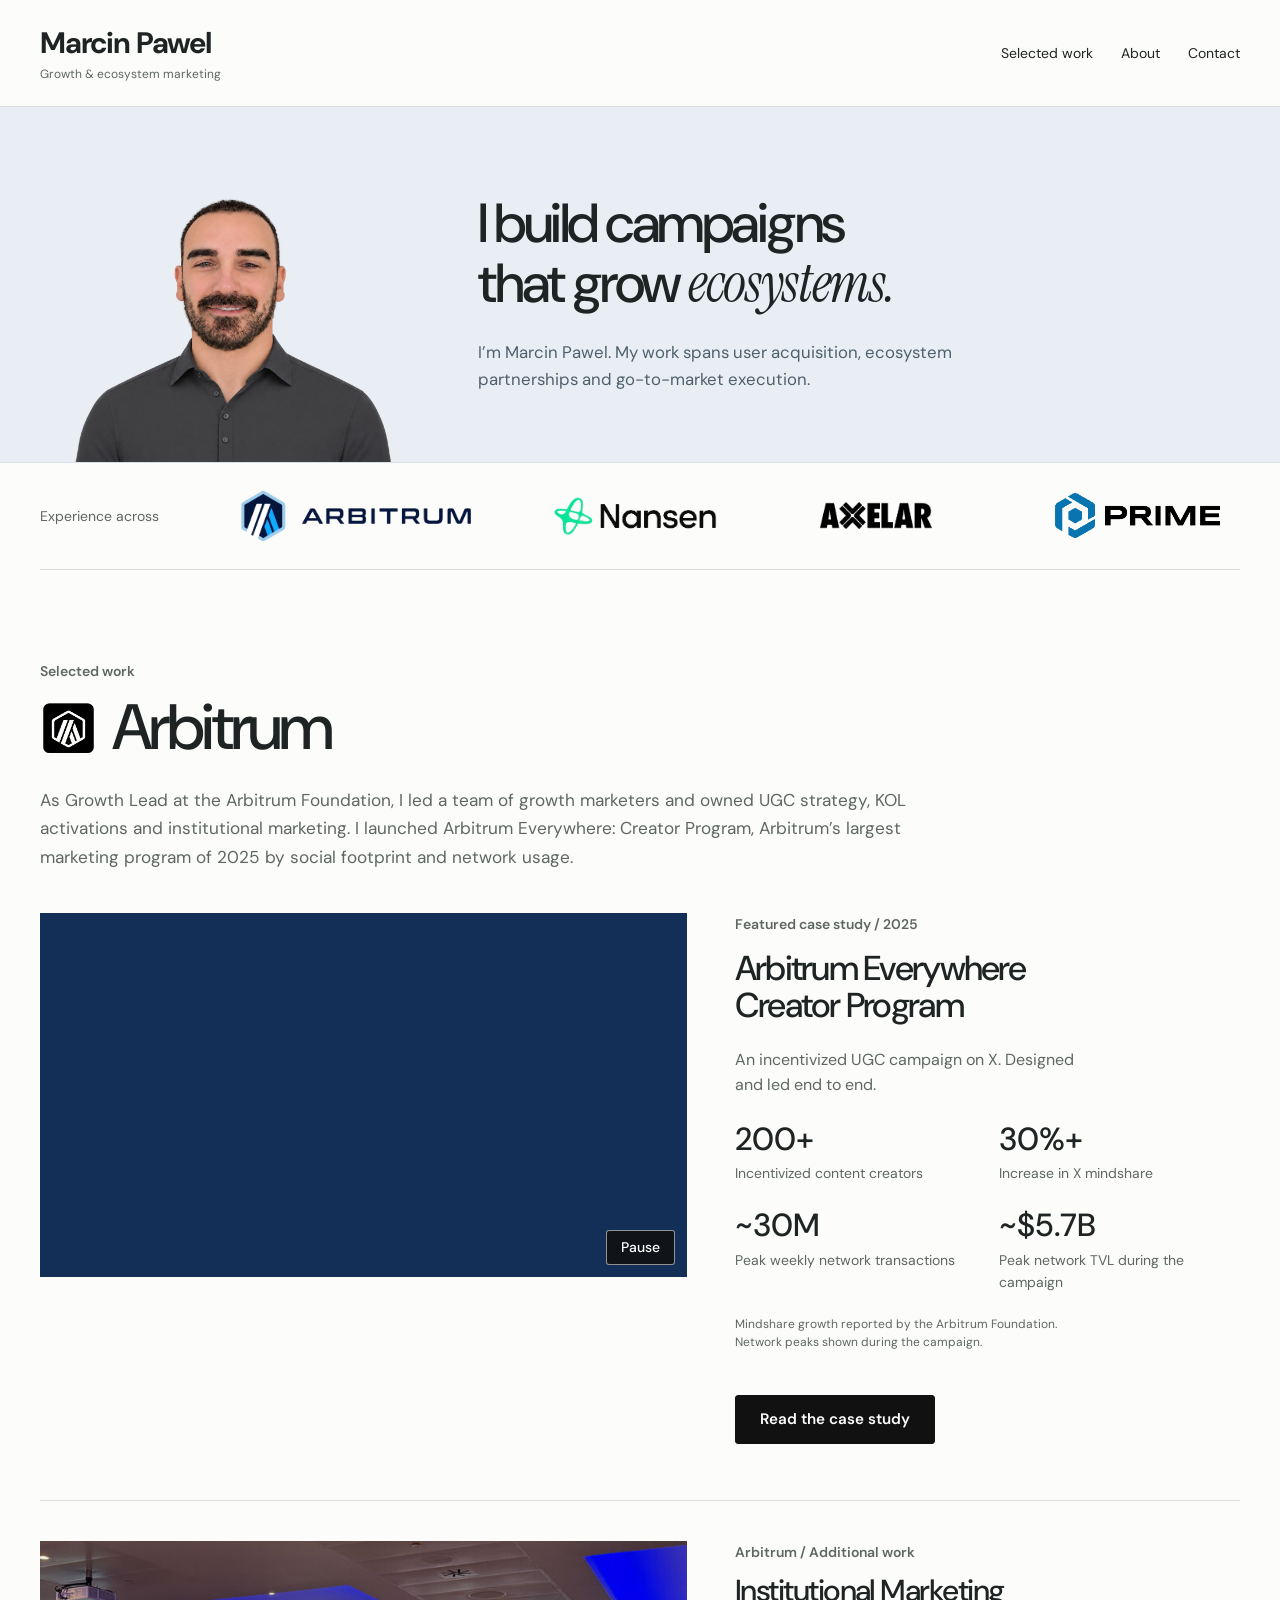
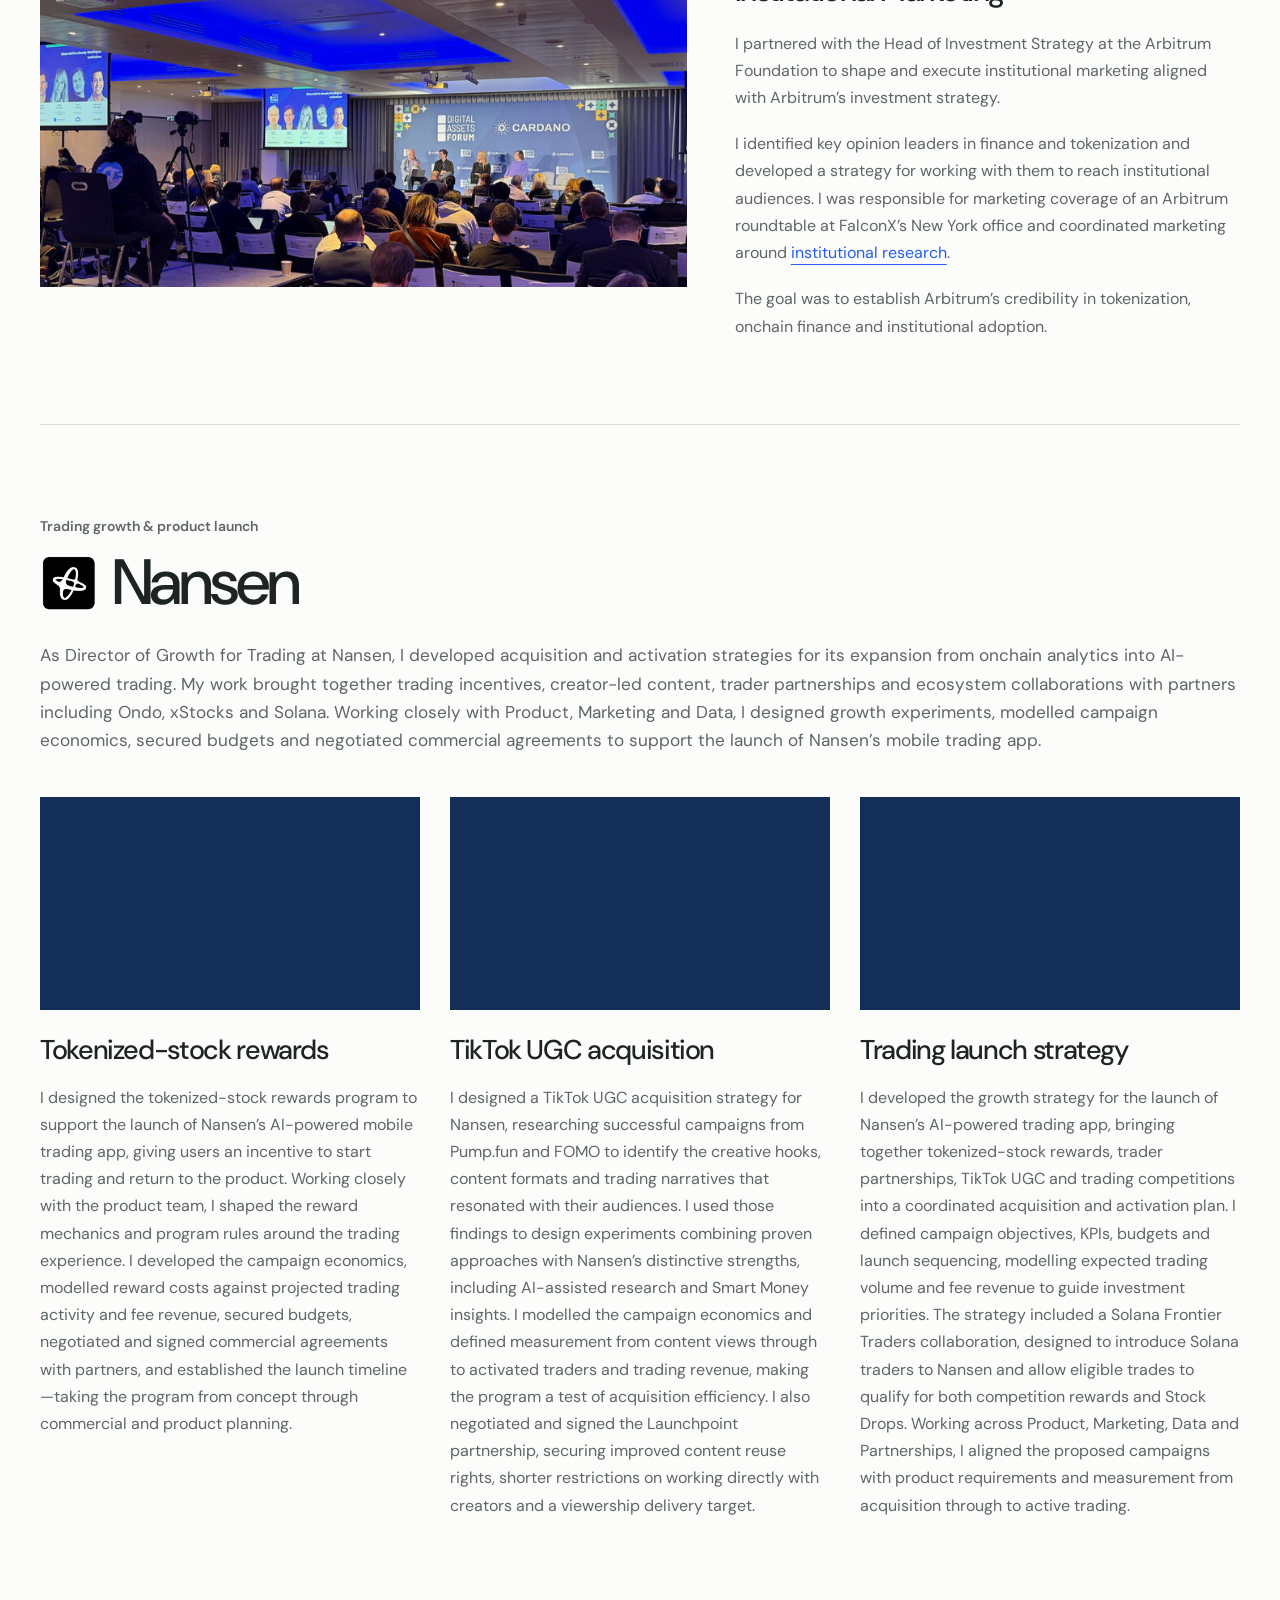
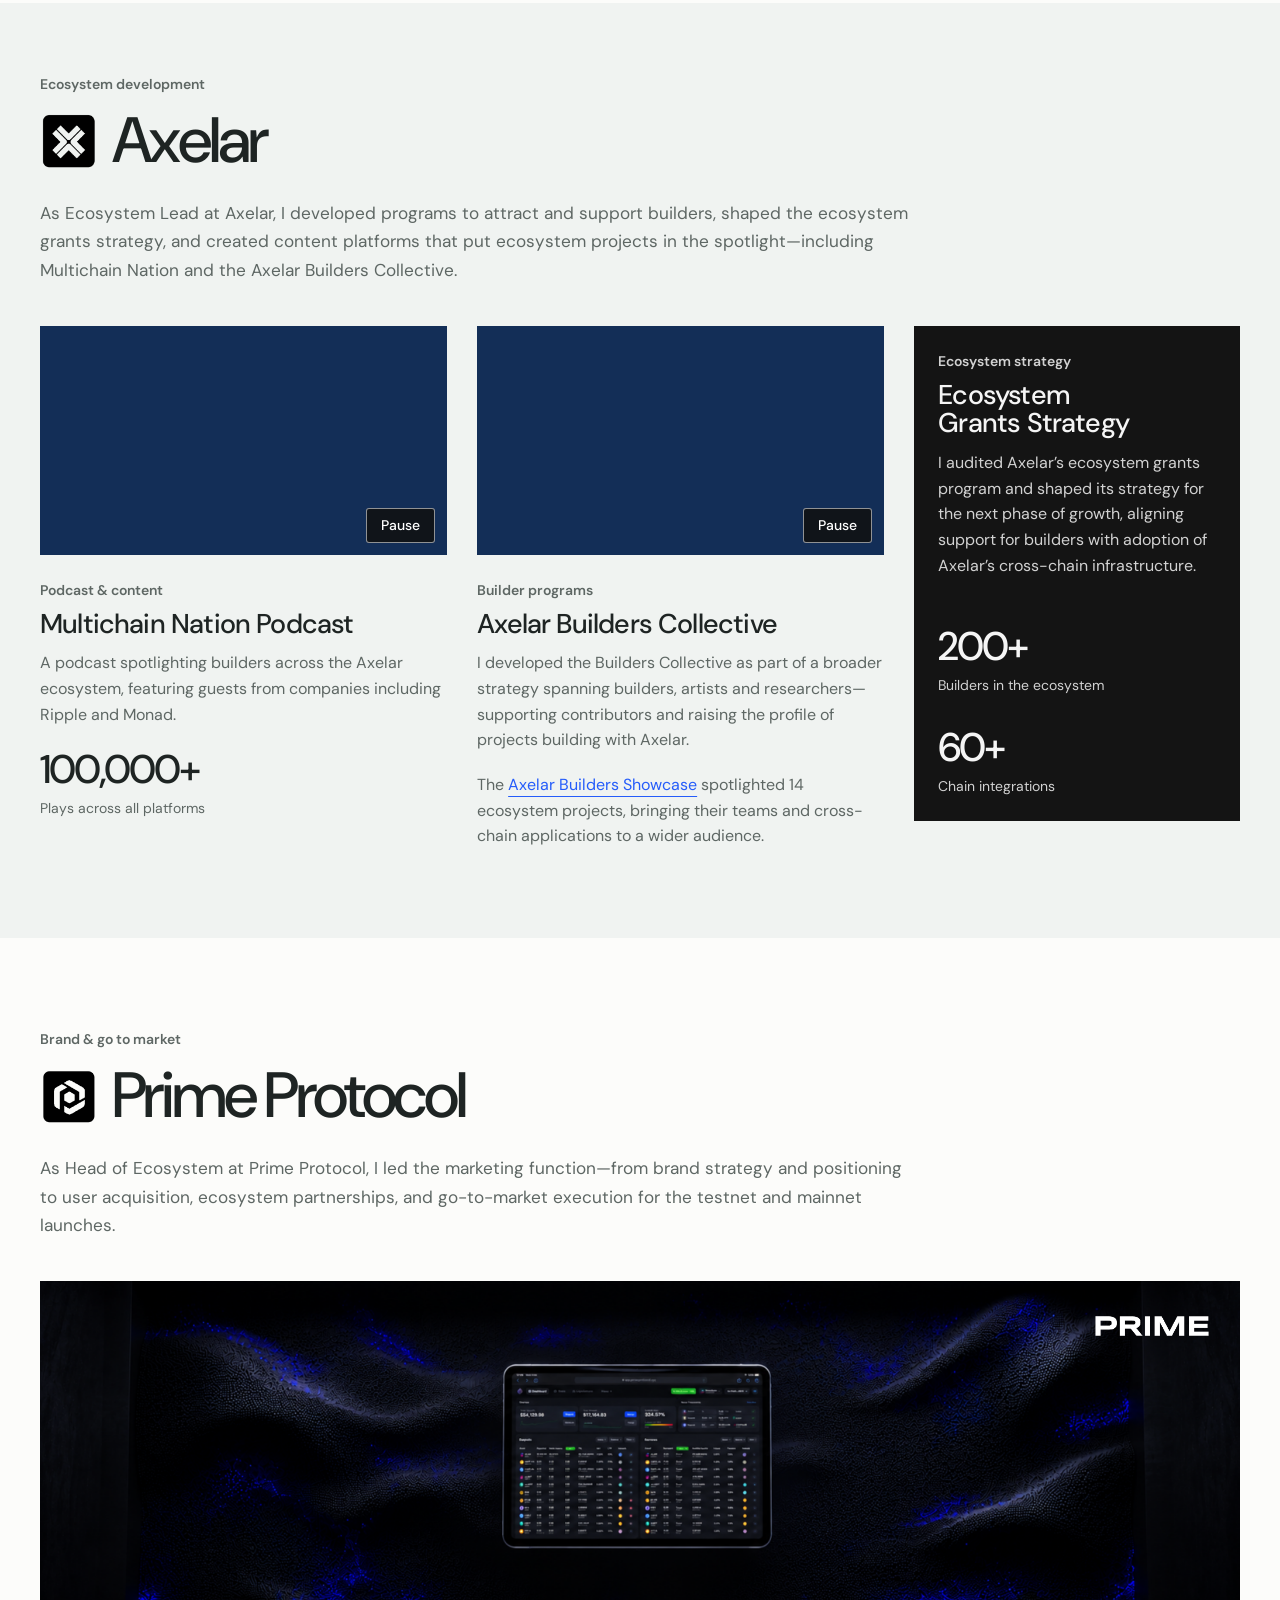
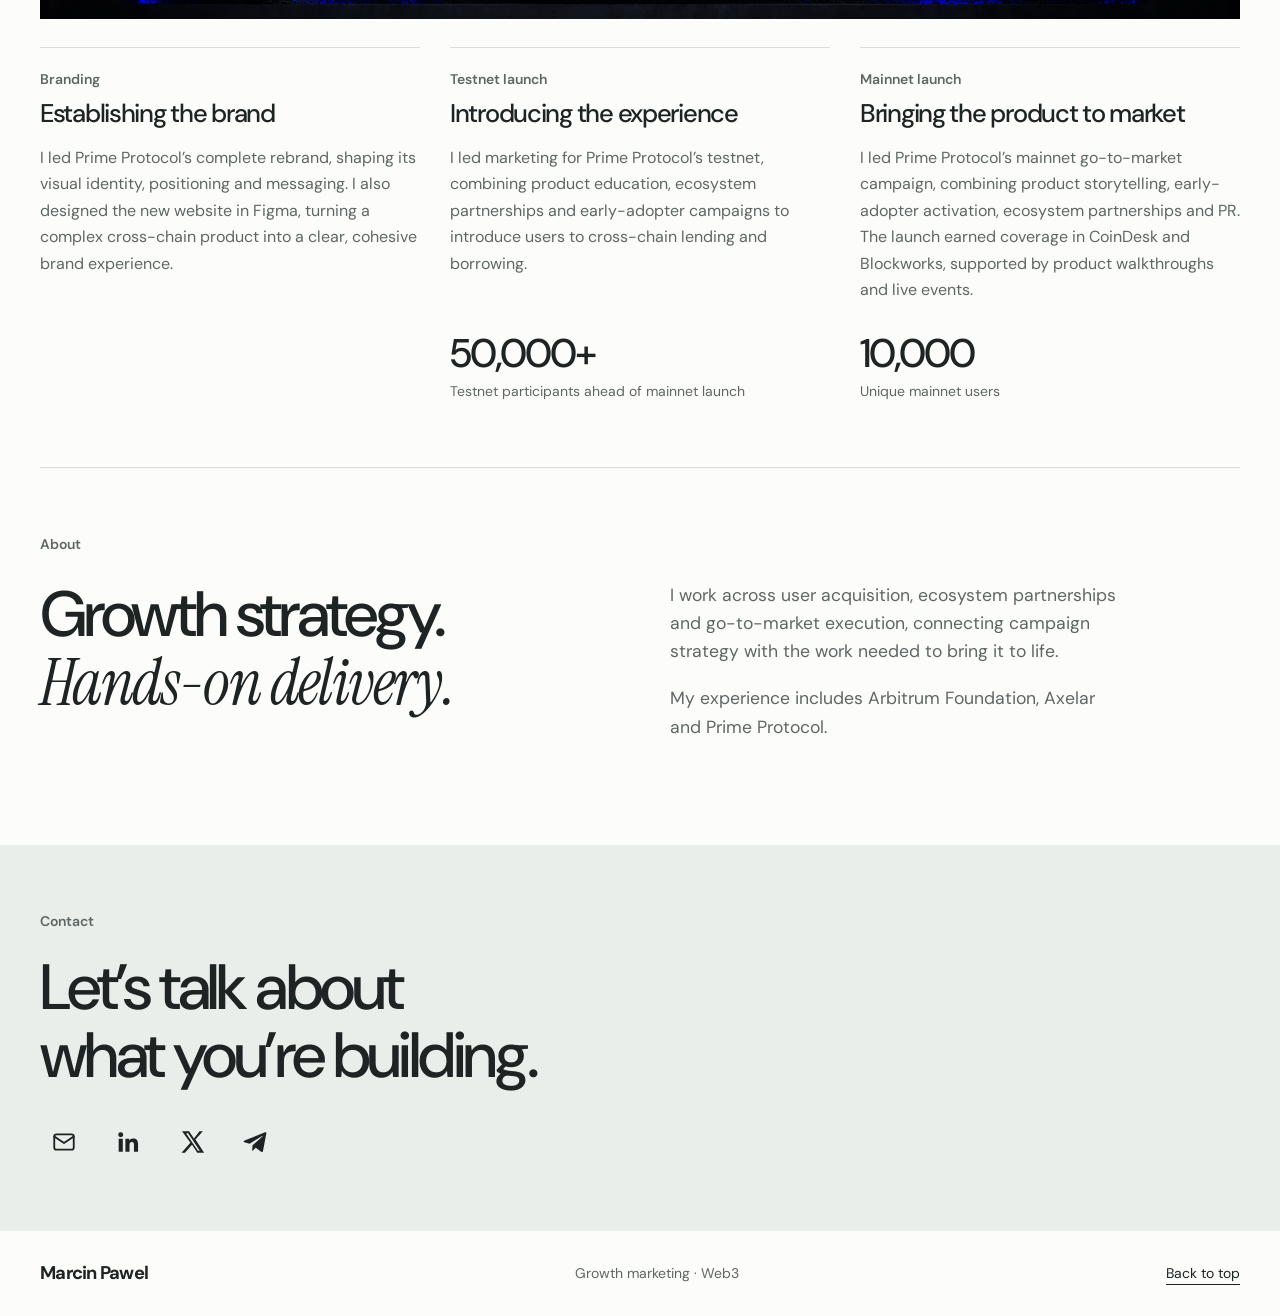
==== commit 3c5d122e: "Replace Salt with Nansen in experience logos" ====
--- a/index.html
+++ b/index.html
@@ -1,7 +1,7 @@
 <!doctype html><html lang="en-US"><head><meta charset="utf-8"><meta name="viewport" content="width=device-width, initial-scale=1"><meta name="description" content="Marcin Pawel — growth marketing, ecosystem partnerships and go-to-market execution."><title>Marcin Pawel — Growth marketing</title><link rel="stylesheet" href="/style.css"><meta property="og:type" content="website"><meta property="og:site_name" content="Marcin Pawel"><meta property="og:title" content="Marcin Pawel — Growth & ecosystem marketing"><meta property="og:description" content="Growth marketing, ecosystem partnerships and go-to-market execution. Explore my work across Arbitrum, Axelar and Prime Protocol."><meta property="og:url" content="https://marcinpawel.com/"><meta property="og:image" content="https://marcinpawel.com/assets/social-sharing-v1.jpg"><meta property="og:image:width" content="1200"><meta property="og:image:height" content="630"><meta property="og:image:alt" content="Marcin Pawel — Growth and ecosystem marketing"><meta name="twitter:card" content="summary_large_image"><meta name="twitter:title" content="Marcin Pawel — Growth & ecosystem marketing"><meta name="twitter:description" content="Growth marketing, ecosystem partnerships and go-to-market execution. Explore my work across Arbitrum, Axelar and Prime Protocol."><meta name="twitter:image" content="https://marcinpawel.com/assets/social-sharing-v1.jpg"></head><body id="top"><header class="nav wrap"><a class="brand" href="/">Marcin Pawel<span>Growth & ecosystem marketing</span></a><nav aria-label="Main"><a href="/#work">Selected work</a><a href="/#about">About</a><a href="/#contact">Contact</a></nav></header>
 <main>
 <div class="hero-background"><section class="hero wrap"><div class="hero-text"><h1><span>I build campaigns</span><span class="hero-outcome">that grow <em>ecosystems.</em></span></h1><p class="intro">I’m Marcin Pawel. My work spans user acquisition, ecosystem partnerships and go-to-market execution.</p></div><figure class="portrait"><img src="/assets/marcin-smoothed.png" alt="Marcin Pawel in a dark gray shirt"></figure></section></div>
-<div class="company-strip wrap"><span>Experience across</span><div class="company-logo arbitrum-logo"><img src="/assets/arbitrum-logo-v3-fitted.svg" alt="Arbitrum"></div><div class="company-logo axelar-logo"><img src="/assets/axelar-logo.png" alt="Axelar"></div><div class="company-logo prime-logo"><img src="/assets/prime-logo-v2-fitted.svg" alt="Prime Protocol"></div><div class="company-logo salt-logo"><img src="/assets/salt-logo-black.png" alt="Salt"></div></div>
+<div class="company-strip wrap"><span>Experience across</span><div class="company-logo arbitrum-logo"><img src="/assets/arbitrum-logo-v3-fitted.svg" alt="Arbitrum"></div><div class="company-logo nansen-logo"><img src="/assets/nansen-wordmark.png" alt="Nansen"></div><div class="company-logo axelar-logo"><img src="/assets/axelar-logo.png" alt="Axelar"></div><div class="company-logo prime-logo"><img src="/assets/prime-logo-v2-fitted.svg" alt="Prime Protocol"></div></div>
 <section class="work-section wrap" id="work"><div class="section-heading role-heading arbitrum-heading"><div><p class="eyebrow">Selected work</p><h2 class="company-heading"><img src="/assets/arbitrum-symbol-black.png" alt="" aria-hidden="true">Arbitrum</h2></div><p>As Growth Lead at the Arbitrum Foundation, I led a team of growth marketers and owned UGC strategy, KOL activations and institutional marketing. I launched Arbitrum Everywhere: Creator Program, Arbitrum’s largest marketing program of 2025 by social footprint and network usage.</p></div>
 <div class="featured"><div class="feature-video"><video id="creator-preview" autoplay muted loop playsinline preload="metadata" aria-label="Arbitrum Everywhere promotional campaign clip"><source src="/assets/arbitrum-everywhere-clip-2.mp4" type="video/mp4"></video><button class="video-toggle" type="button" aria-controls="creator-preview" aria-label="Pause campaign preview">Pause</button></div><div class="featured-copy"><p class="eyebrow">Featured case study / 2025</p><h3>Arbitrum Everywhere<br>Creator Program</h3><p>An incentivized UGC campaign on X. Designed and led end to end.</p><div class="inline-stats campaign-highlights"><div><b>200+</b><span>Incentivized content creators</span></div><div><b>30%+</b><span>Increase in X mindshare</span></div><div><b>~30M</b><span>Peak weekly network transactions</span></div><div><b>~$5.7B</b><span>Peak network TVL during the campaign</span></div></div><p class="metric-source">Mindshare growth reported by the Arbitrum Foundation. Network peaks shown during the campaign.</p><a class="case-study-button" href="/work/arbitrum/">Read the case study</a></div></div>
 <article class="institutional-work"><figure><img loading="lazy" src="/assets/institutional-marketing-forum.jpg" alt="Panel discussion at the Digital Assets Forum, with attendees seated in the audience."></figure><div><p class="eyebrow">Arbitrum / Additional work</p><h3>Institutional Marketing</h3><p>I partnered with the Head of Investment Strategy at the Arbitrum Foundation to shape and execute institutional marketing aligned with Arbitrum’s investment strategy.</p><p>I identified key opinion leaders in finance and tokenization and developed a strategy for working with them to reach institutional audiences. I was responsible for marketing coverage of an Arbitrum roundtable at FalconX’s New York office and coordinated marketing around <a href="https://www.falconx.io/newsroom/arbitrum-the-aws-of-blockchains" target="_blank" rel="noopener noreferrer">institutional research</a>.</p><p>The goal was to establish Arbitrum’s credibility in tokenization, onchain finance and institutional adoption.</p></div></article>
--- a/style.css
+++ b/style.css
@@ -135,3 +135,5 @@
 .social-links a{display:inline-flex;align-items:center;justify-content:center;width:48px;height:48px;padding:10px;text-decoration:none;border-radius:50%;transition:background .15s}.social-links a:hover{background:#d7e0db}.social-links svg{display:block;width:26px;height:26px}.contact .social-links{gap:16px}.contact .social-links a:first-child{flex-basis:auto}@media(max-width:620px){.contact .social-links a:first-child{flex-basis:auto}}
 
 .nansen-section{border-top:1px solid var(--line)}.nansen-projects{display:grid;grid-template-columns:repeat(3,minmax(0,1fr));gap:30px}.nansen-project .feature-video{margin-bottom:24px}.nansen-project h3{font-size:1.7rem;line-height:1.15;margin-bottom:18px}.nansen-project>p{color:var(--muted);line-height:1.7}.nansen-section .role-heading>p{max-width:none}@media(max-width:900px){.nansen-projects{grid-template-columns:1fr;gap:42px}.nansen-project h3{font-size:1.8rem}.nansen-project .feature-video{max-width:680px}}
+
+.company-strip .nansen-logo{max-width:165px}.company-strip .nansen-logo img{width:100%;height:auto}@media(max-width:620px){.company-strip .nansen-logo{max-width:none}.company-strip .nansen-logo img{width:120px;max-width:none}}
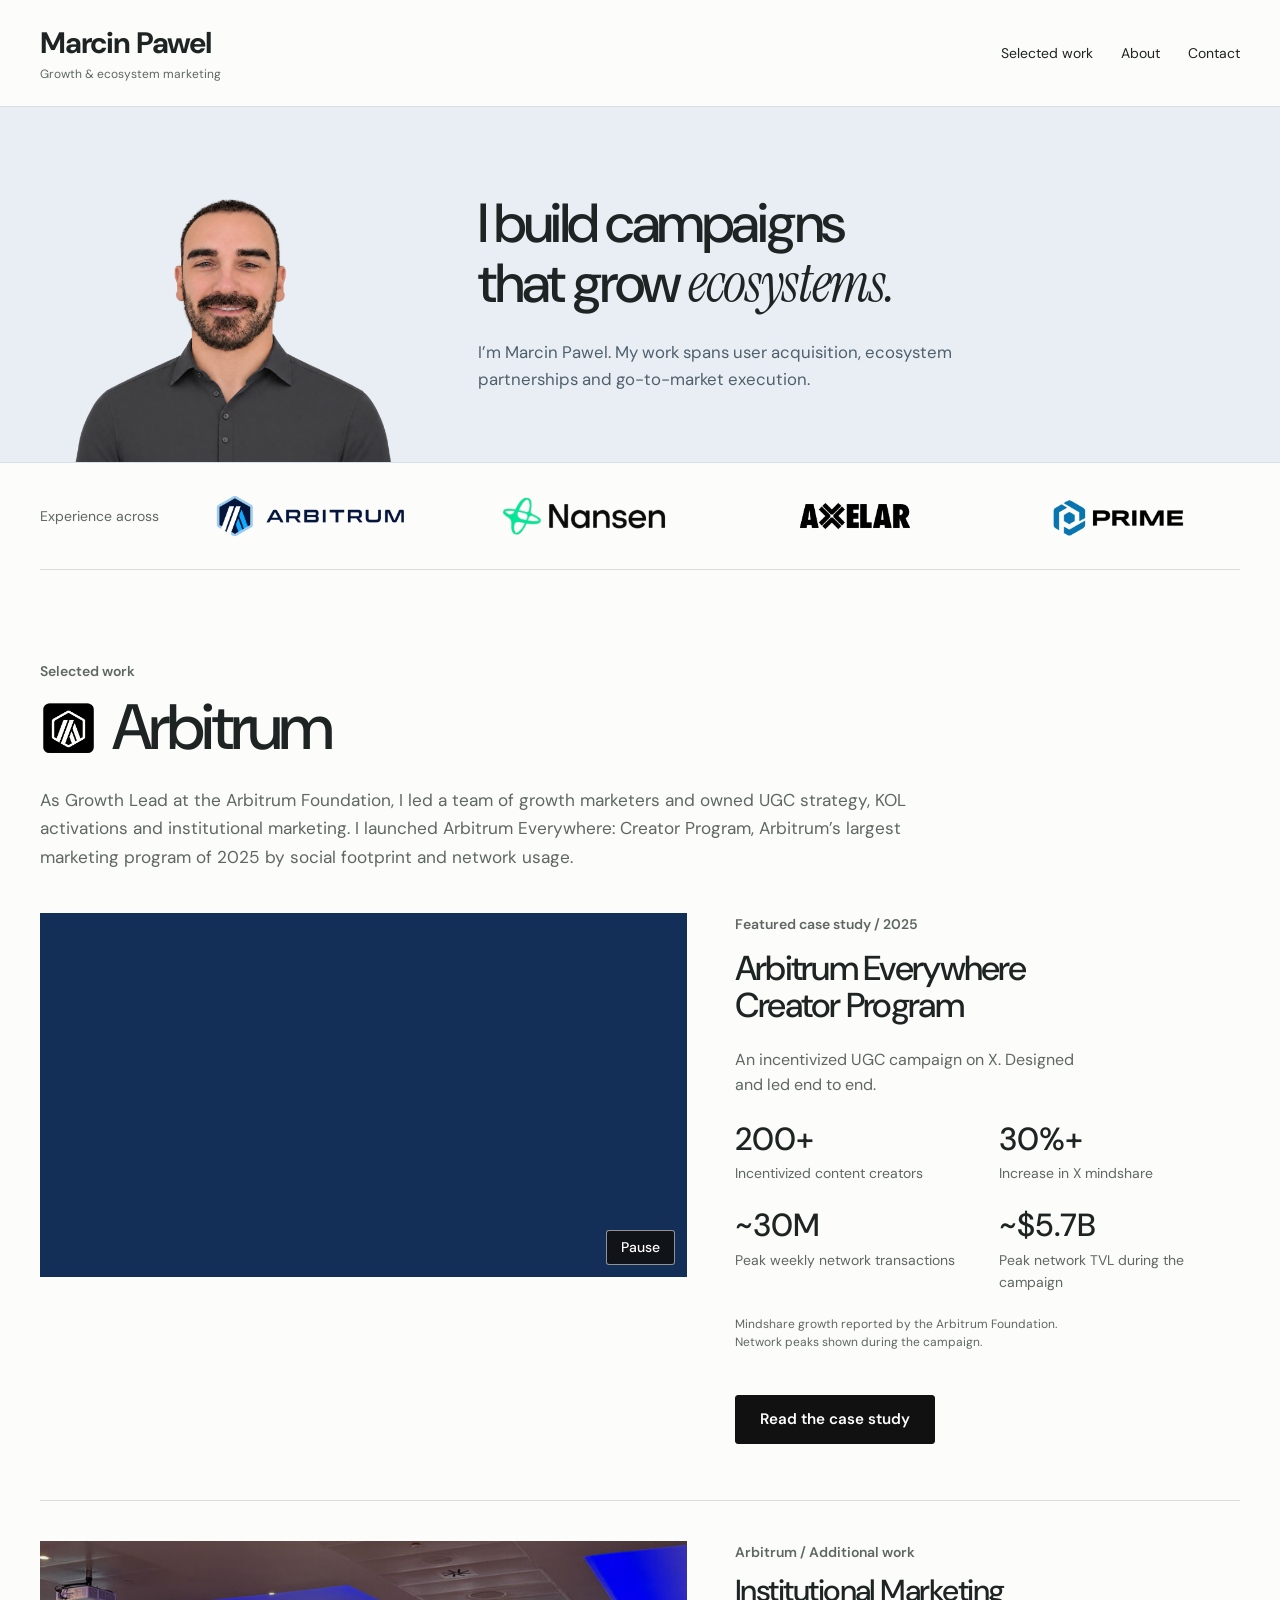
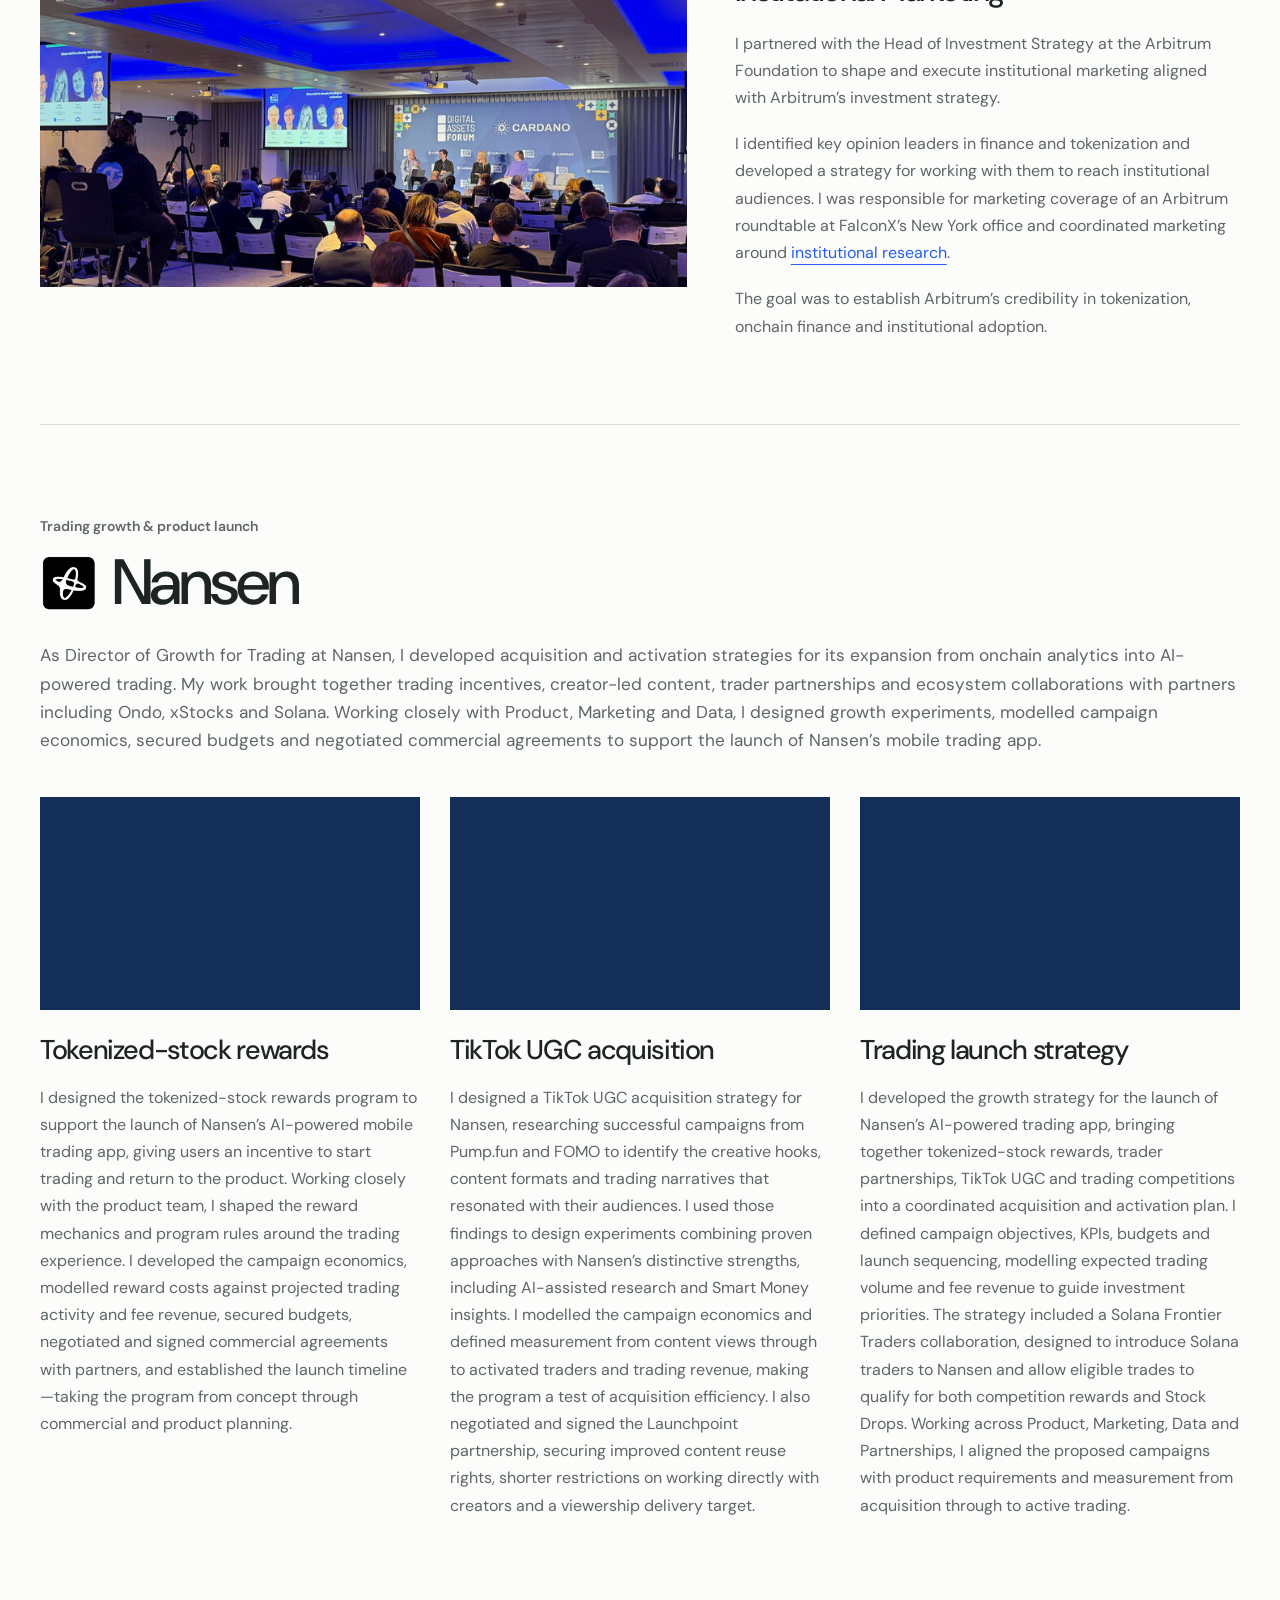
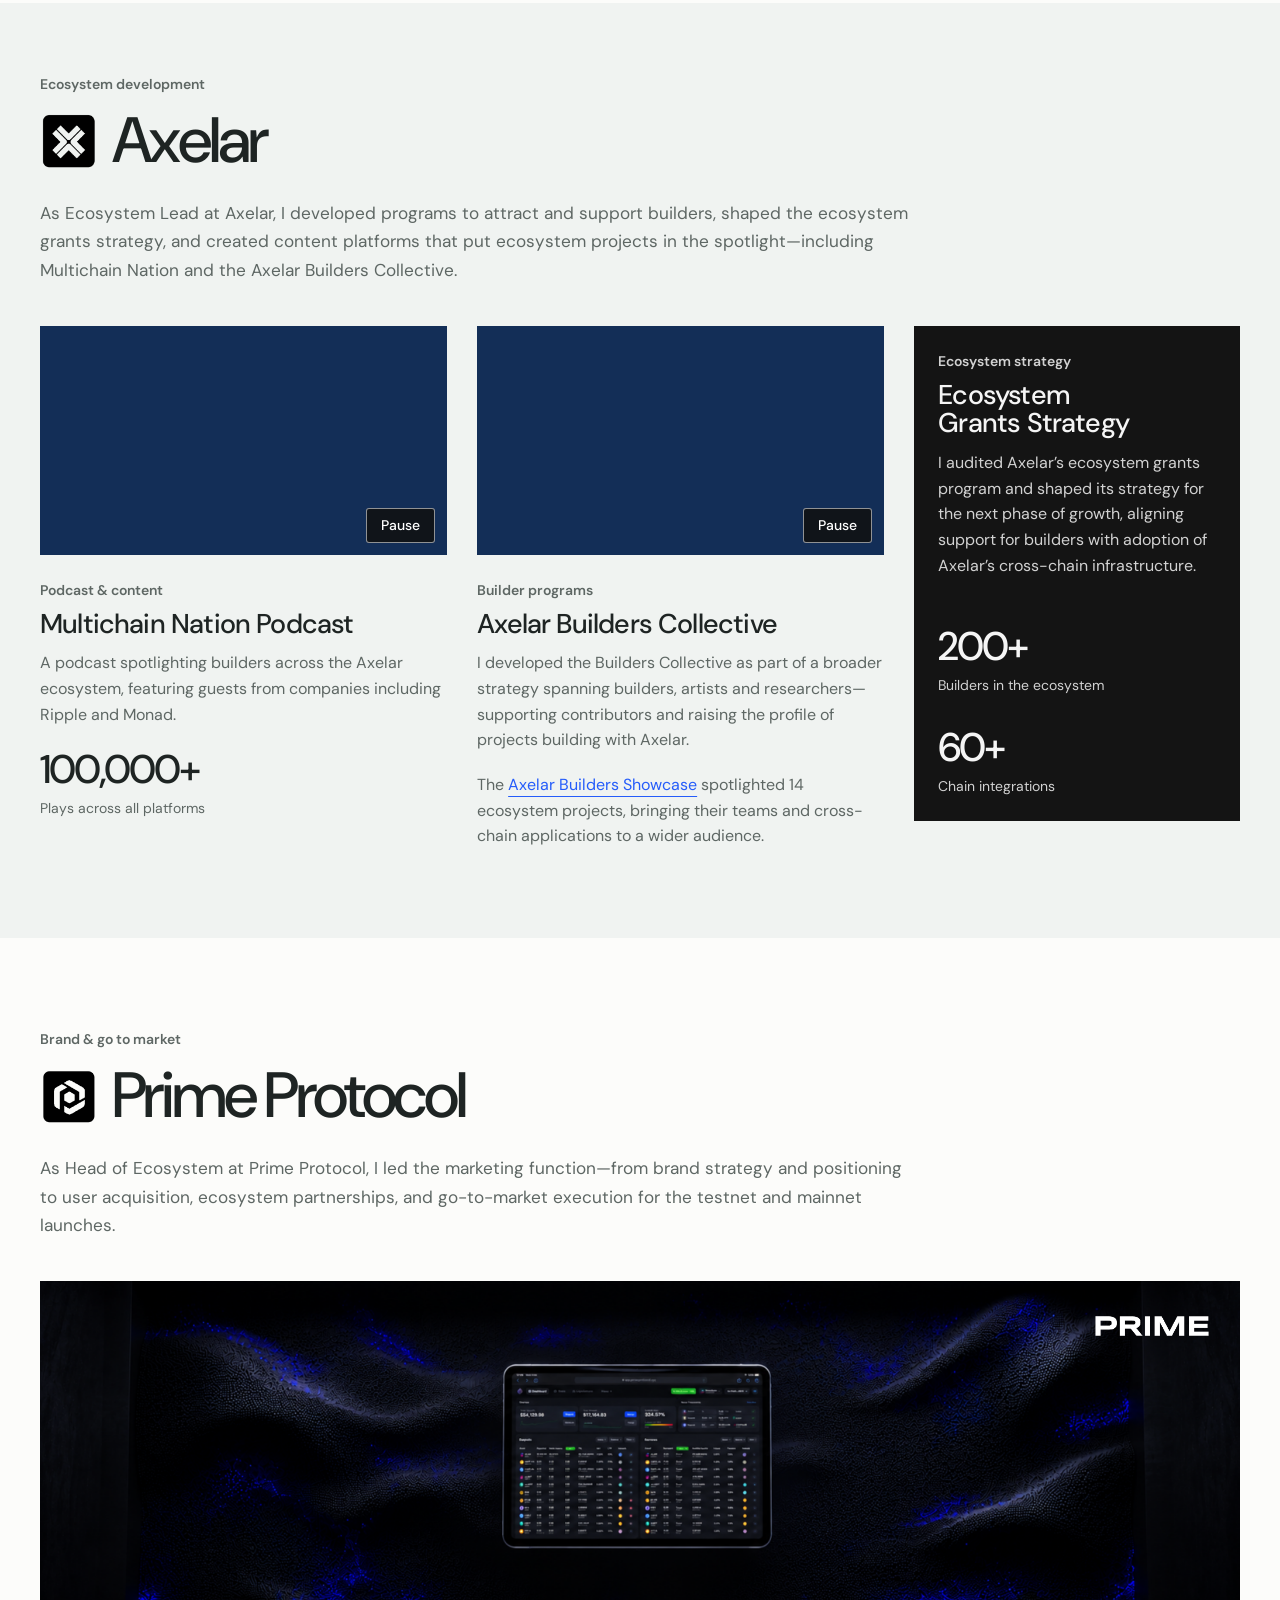
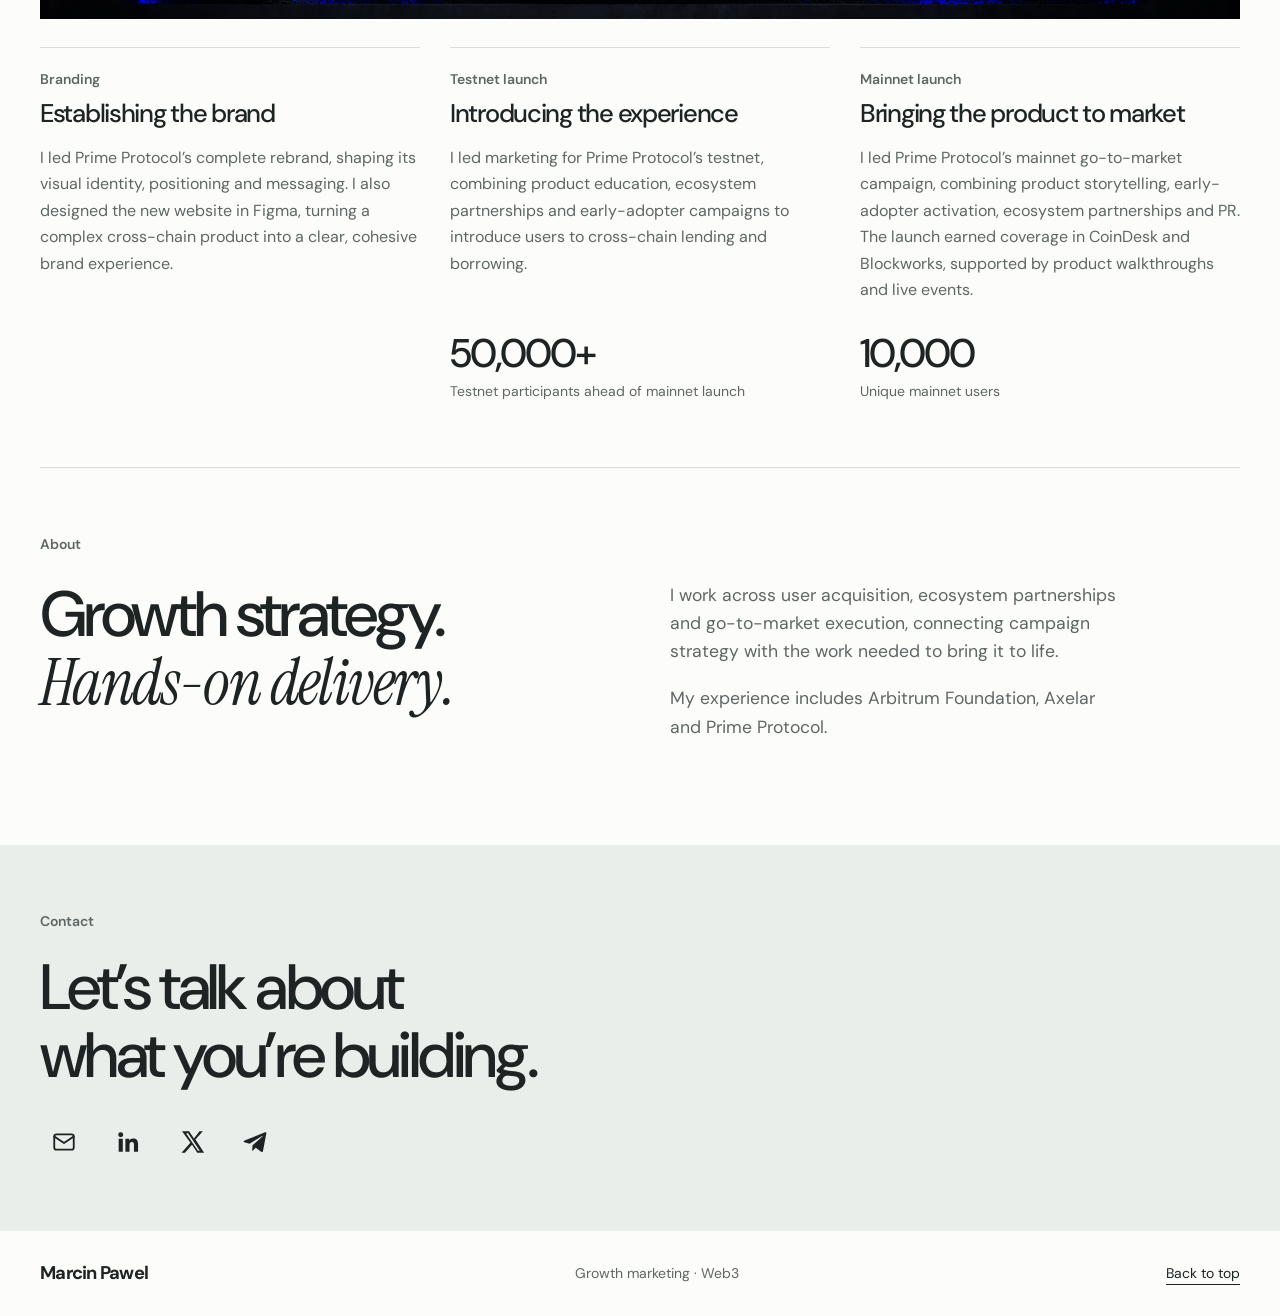
==== commit 3329066e: "Use approved artwork for all experience logos" ====
--- a/index.html
+++ b/index.html
@@ -1,7 +1,7 @@
 <!doctype html><html lang="en-US"><head><meta charset="utf-8"><meta name="viewport" content="width=device-width, initial-scale=1"><meta name="description" content="Marcin Pawel — growth marketing, ecosystem partnerships and go-to-market execution."><title>Marcin Pawel — Growth marketing</title><link rel="stylesheet" href="/style.css"><meta property="og:type" content="website"><meta property="og:site_name" content="Marcin Pawel"><meta property="og:title" content="Marcin Pawel — Growth & ecosystem marketing"><meta property="og:description" content="Growth marketing, ecosystem partnerships and go-to-market execution. Explore my work across Arbitrum, Axelar and Prime Protocol."><meta property="og:url" content="https://marcinpawel.com/"><meta property="og:image" content="https://marcinpawel.com/assets/social-sharing-v1.jpg"><meta property="og:image:width" content="1200"><meta property="og:image:height" content="630"><meta property="og:image:alt" content="Marcin Pawel — Growth and ecosystem marketing"><meta name="twitter:card" content="summary_large_image"><meta name="twitter:title" content="Marcin Pawel — Growth & ecosystem marketing"><meta name="twitter:description" content="Growth marketing, ecosystem partnerships and go-to-market execution. Explore my work across Arbitrum, Axelar and Prime Protocol."><meta name="twitter:image" content="https://marcinpawel.com/assets/social-sharing-v1.jpg"></head><body id="top"><header class="nav wrap"><a class="brand" href="/">Marcin Pawel<span>Growth & ecosystem marketing</span></a><nav aria-label="Main"><a href="/#work">Selected work</a><a href="/#about">About</a><a href="/#contact">Contact</a></nav></header>
 <main>
 <div class="hero-background"><section class="hero wrap"><div class="hero-text"><h1><span>I build campaigns</span><span class="hero-outcome">that grow <em>ecosystems.</em></span></h1><p class="intro">I’m Marcin Pawel. My work spans user acquisition, ecosystem partnerships and go-to-market execution.</p></div><figure class="portrait"><img src="/assets/marcin-smoothed.png" alt="Marcin Pawel in a dark gray shirt"></figure></section></div>
-<div class="company-strip wrap"><span>Experience across</span><div class="company-logo arbitrum-logo"><img src="/assets/arbitrum-logo-v3-fitted.svg" alt="Arbitrum"></div><div class="company-logo nansen-logo"><img src="/assets/nansen-wordmark.png" alt="Nansen"></div><div class="company-logo axelar-logo"><img src="/assets/axelar-logo.png" alt="Axelar"></div><div class="company-logo prime-logo"><img src="/assets/prime-logo-v2-fitted.svg" alt="Prime Protocol"></div></div>
+<div class="company-strip wrap"><span>Experience across</span><div class="company-logo arbitrum-logo"><img src="/assets/experience-arbitrum-approved.png" alt="Arbitrum"></div><div class="company-logo nansen-logo"><img src="/assets/experience-nansen-approved.png" alt="Nansen"></div><div class="company-logo axelar-logo"><img src="/assets/experience-axelar-approved.png" alt="Axelar"></div><div class="company-logo prime-logo"><img src="/assets/experience-prime-approved.png" alt="Prime Protocol"></div></div>
 <section class="work-section wrap" id="work"><div class="section-heading role-heading arbitrum-heading"><div><p class="eyebrow">Selected work</p><h2 class="company-heading"><img src="/assets/arbitrum-symbol-black.png" alt="" aria-hidden="true">Arbitrum</h2></div><p>As Growth Lead at the Arbitrum Foundation, I led a team of growth marketers and owned UGC strategy, KOL activations and institutional marketing. I launched Arbitrum Everywhere: Creator Program, Arbitrum’s largest marketing program of 2025 by social footprint and network usage.</p></div>
 <div class="featured"><div class="feature-video"><video id="creator-preview" autoplay muted loop playsinline preload="metadata" aria-label="Arbitrum Everywhere promotional campaign clip"><source src="/assets/arbitrum-everywhere-clip-2.mp4" type="video/mp4"></video><button class="video-toggle" type="button" aria-controls="creator-preview" aria-label="Pause campaign preview">Pause</button></div><div class="featured-copy"><p class="eyebrow">Featured case study / 2025</p><h3>Arbitrum Everywhere<br>Creator Program</h3><p>An incentivized UGC campaign on X. Designed and led end to end.</p><div class="inline-stats campaign-highlights"><div><b>200+</b><span>Incentivized content creators</span></div><div><b>30%+</b><span>Increase in X mindshare</span></div><div><b>~30M</b><span>Peak weekly network transactions</span></div><div><b>~$5.7B</b><span>Peak network TVL during the campaign</span></div></div><p class="metric-source">Mindshare growth reported by the Arbitrum Foundation. Network peaks shown during the campaign.</p><a class="case-study-button" href="/work/arbitrum/">Read the case study</a></div></div>
 <article class="institutional-work"><figure><img loading="lazy" src="/assets/institutional-marketing-forum.jpg" alt="Panel discussion at the Digital Assets Forum, with attendees seated in the audience."></figure><div><p class="eyebrow">Arbitrum / Additional work</p><h3>Institutional Marketing</h3><p>I partnered with the Head of Investment Strategy at the Arbitrum Foundation to shape and execute institutional marketing aligned with Arbitrum’s investment strategy.</p><p>I identified key opinion leaders in finance and tokenization and developed a strategy for working with them to reach institutional audiences. I was responsible for marketing coverage of an Arbitrum roundtable at FalconX’s New York office and coordinated marketing around <a href="https://www.falconx.io/newsroom/arbitrum-the-aws-of-blockchains" target="_blank" rel="noopener noreferrer">institutional research</a>.</p><p>The goal was to establish Arbitrum’s credibility in tokenization, onchain finance and institutional adoption.</p></div></article>
--- a/style.css
+++ b/style.css
@@ -137,3 +137,5 @@
 .nansen-section{border-top:1px solid var(--line)}.nansen-projects{display:grid;grid-template-columns:repeat(3,minmax(0,1fr));gap:30px}.nansen-project .feature-video{margin-bottom:24px}.nansen-project h3{font-size:1.7rem;line-height:1.15;margin-bottom:18px}.nansen-project>p{color:var(--muted);line-height:1.7}.nansen-section .role-heading>p{max-width:none}@media(max-width:900px){.nansen-projects{grid-template-columns:1fr;gap:42px}.nansen-project h3{font-size:1.8rem}.nansen-project .feature-video{max-width:680px}}
 
 .company-strip .nansen-logo{max-width:165px}.company-strip .nansen-logo img{width:100%;height:auto}@media(max-width:620px){.company-strip .nansen-logo{max-width:none}.company-strip .nansen-logo img{width:120px;max-width:none}}
+
+.company-strip .company-logo img{width:230px;max-width:100%;max-height:none;height:auto;object-fit:contain}.company-strip .company-logo{max-width:230px;overflow:visible}@media(max-width:620px){.company-strip .company-logo{max-width:none;height:64px}.company-strip .company-logo img{width:100%;max-width:100%;height:auto;max-height:none}}
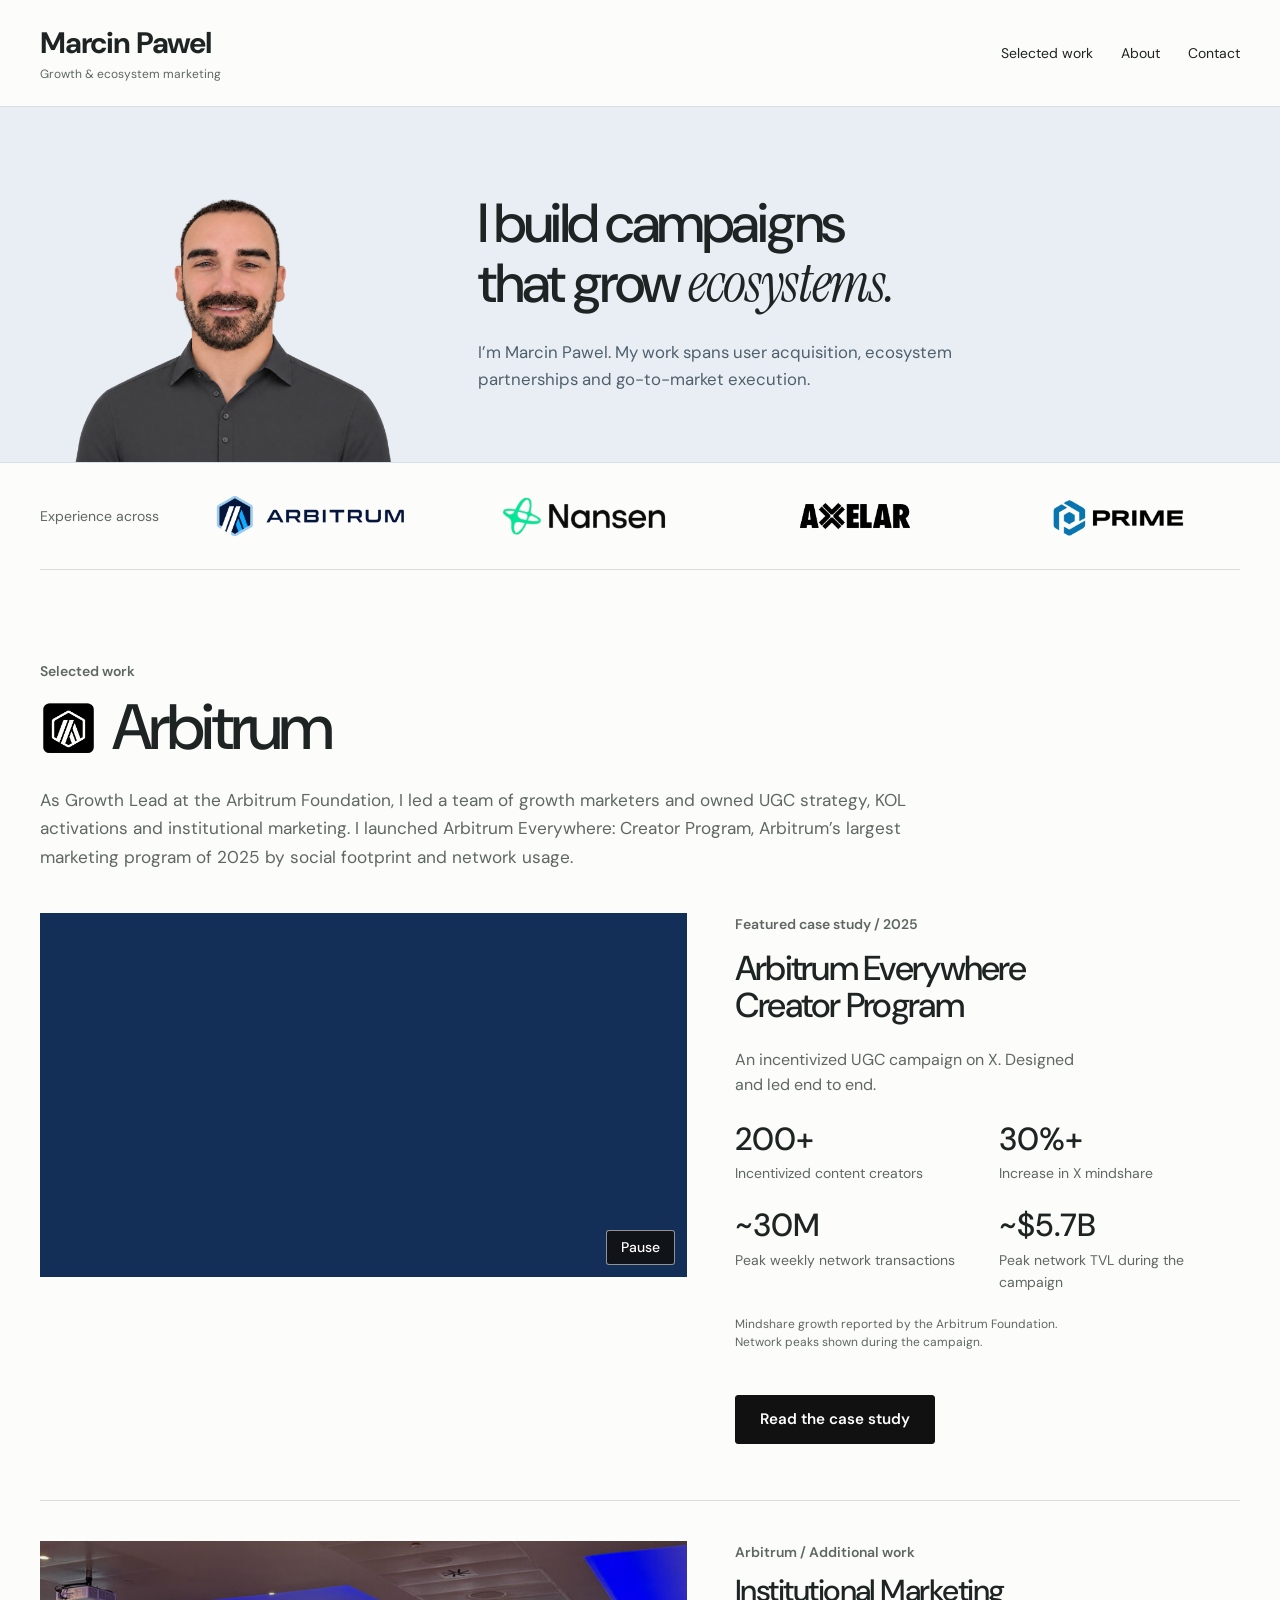
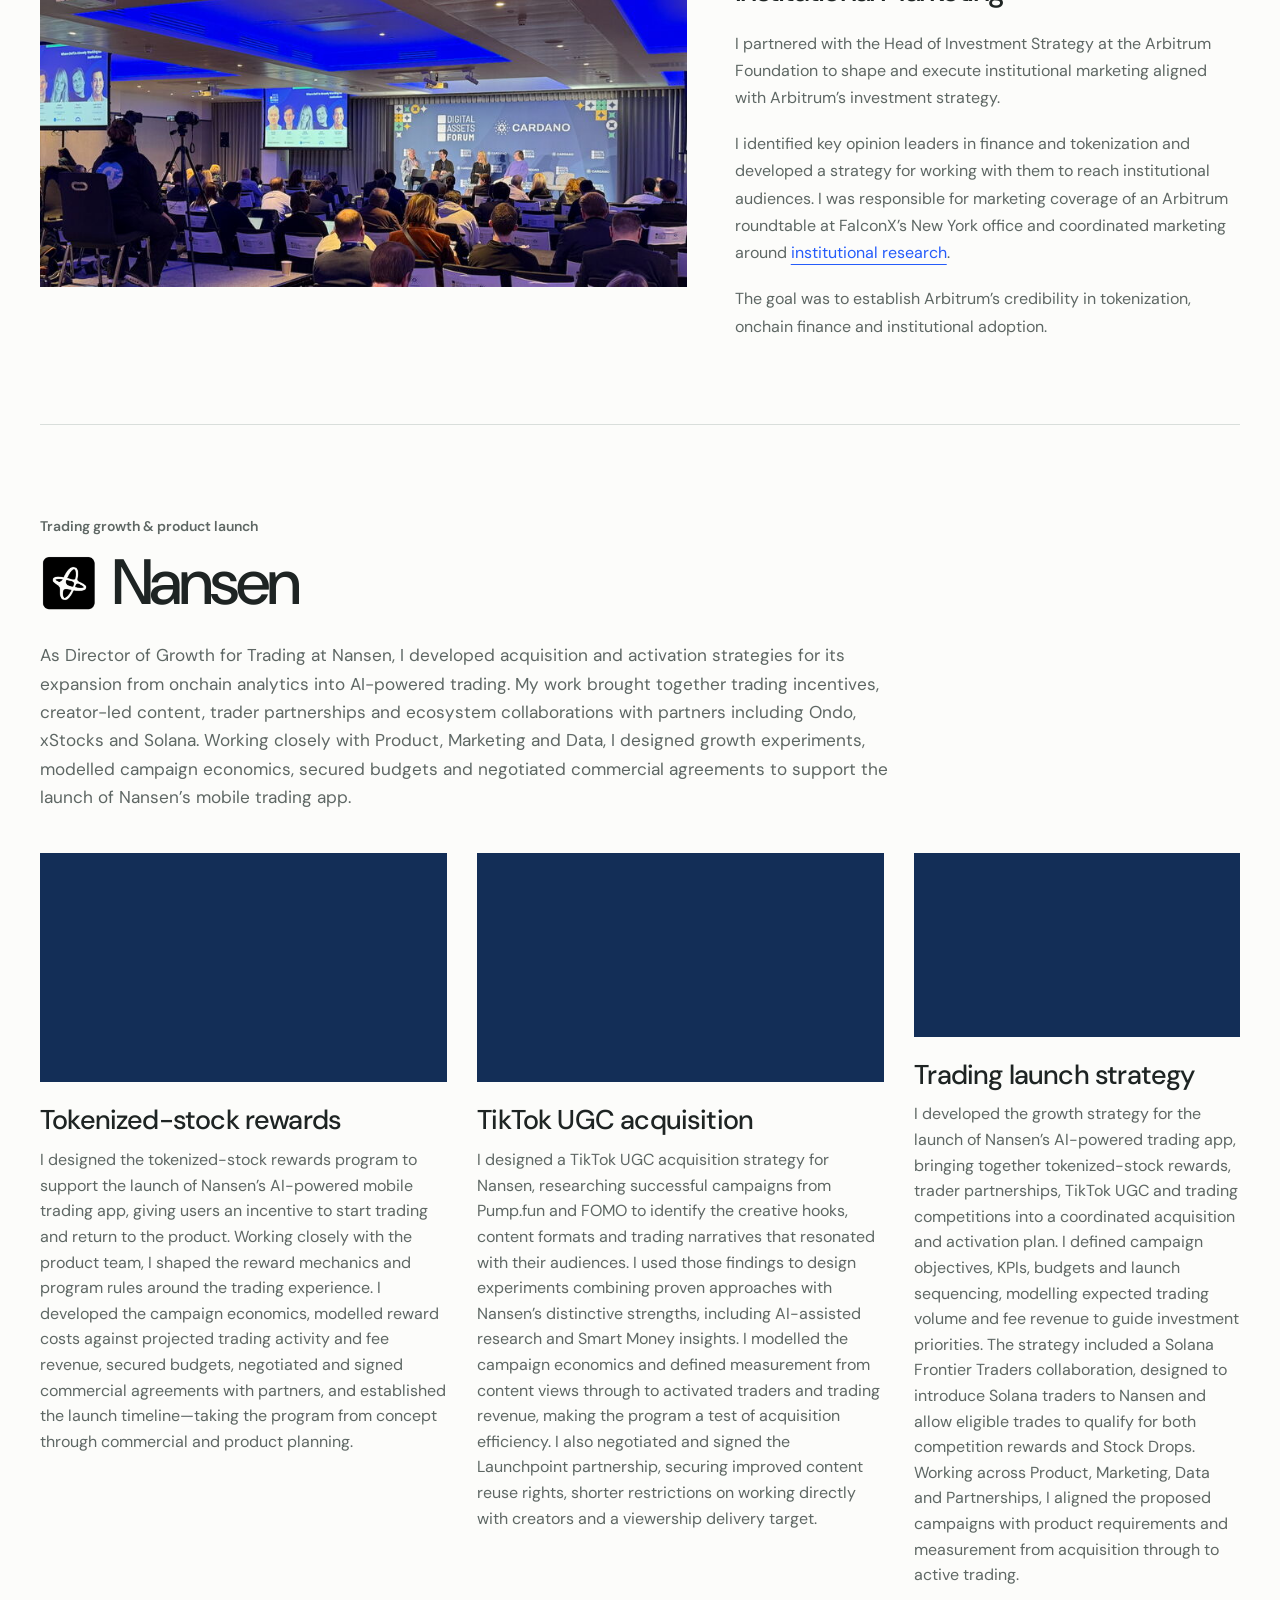
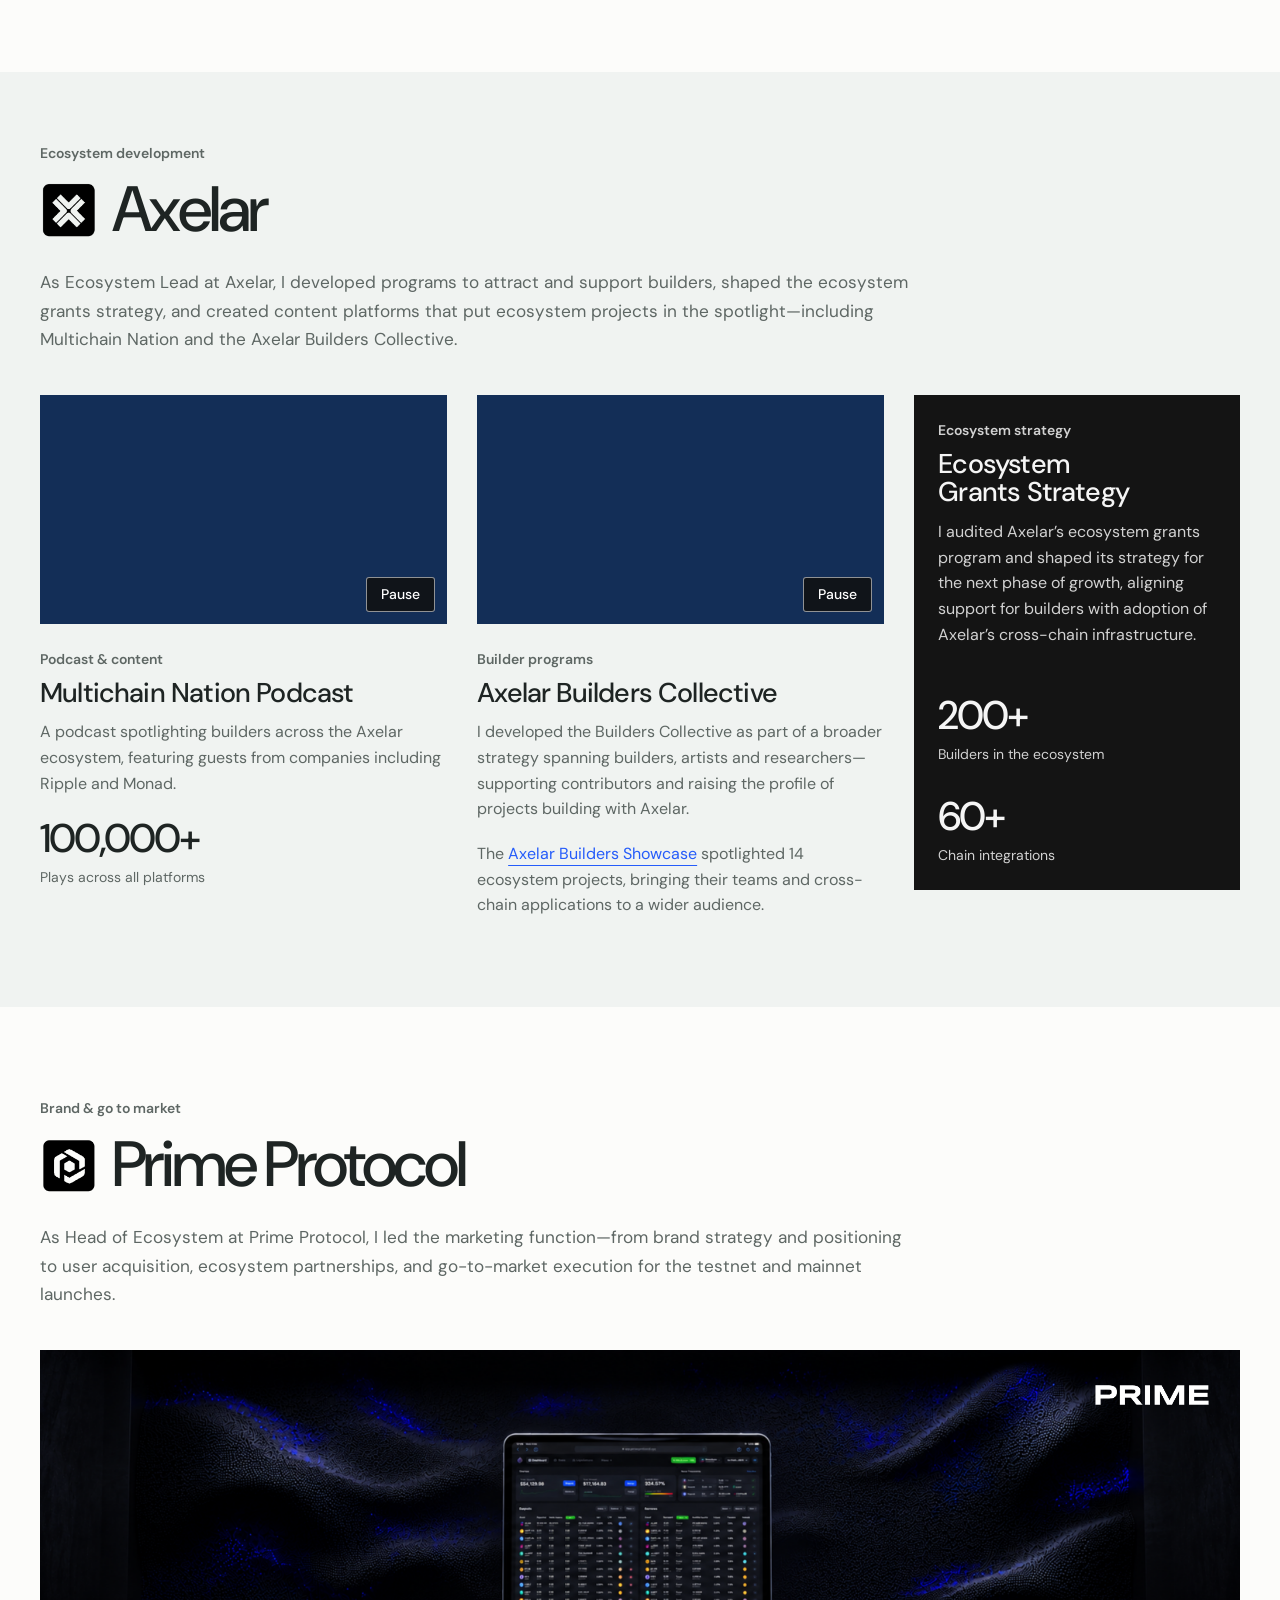
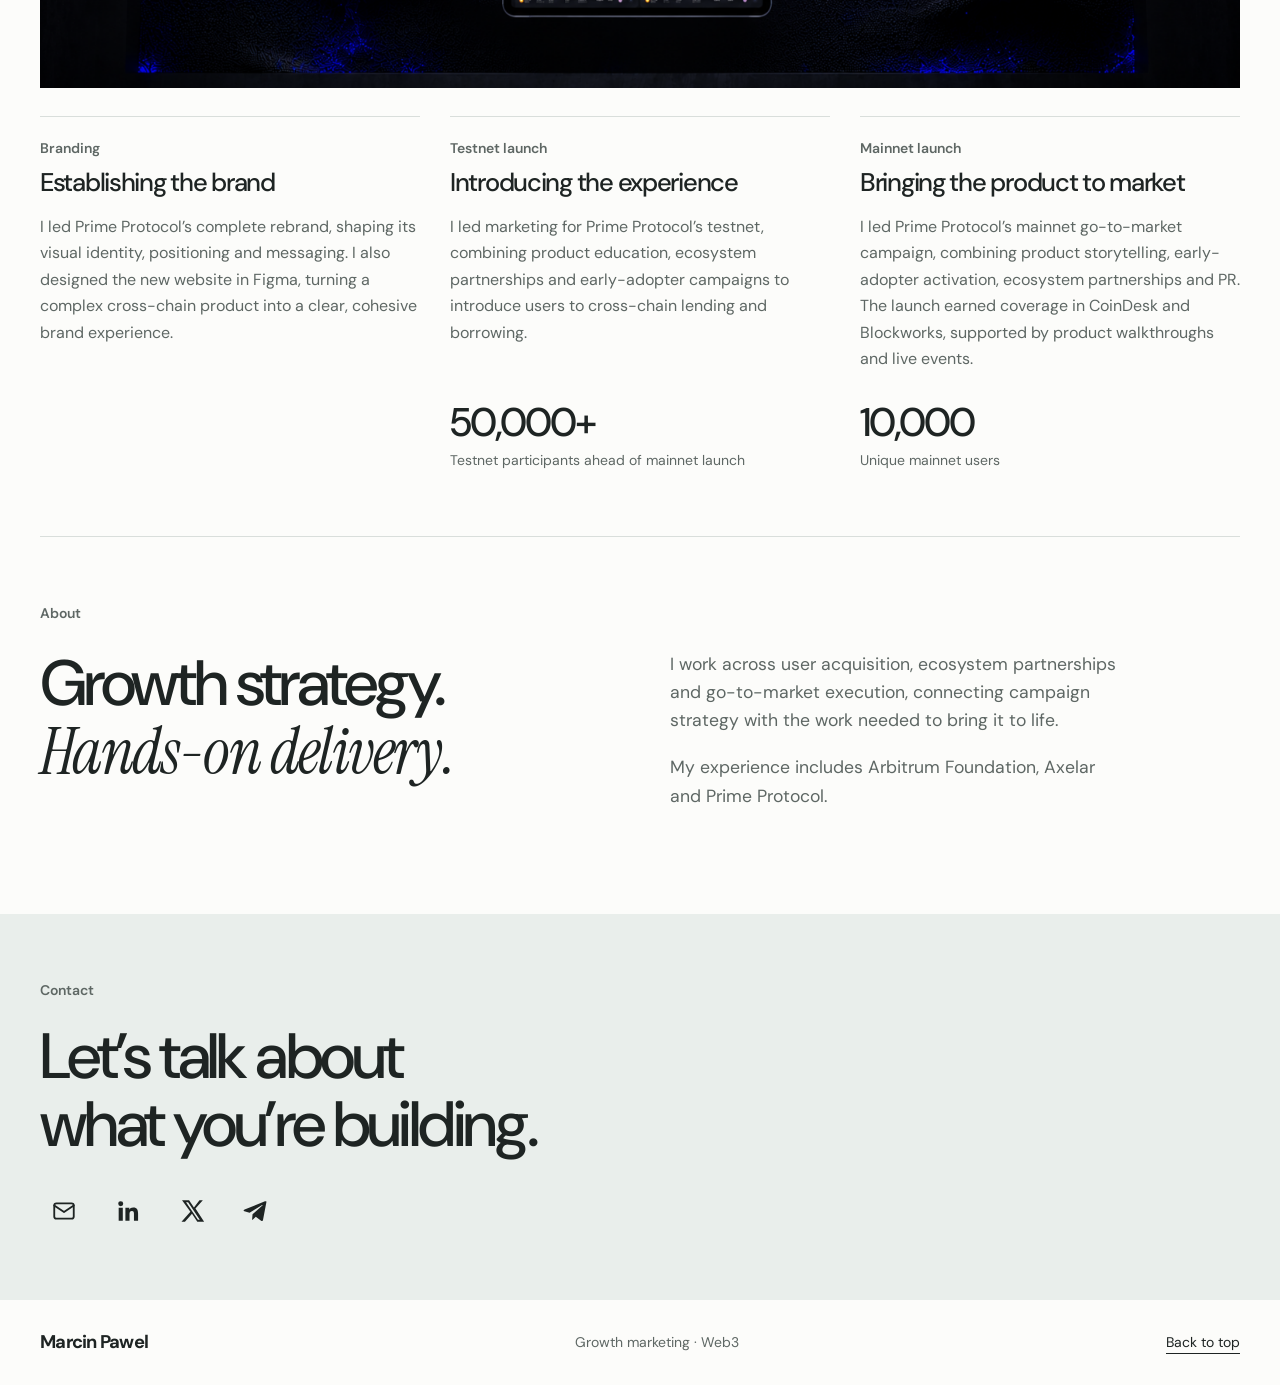
==== commit 93e30f87: "Match Nansen examples to Axelar three-column layout" ====
--- a/index.html
+++ b/index.html
@@ -6,7 +6,7 @@
 <div class="featured"><div class="feature-video"><video id="creator-preview" autoplay muted loop playsinline preload="metadata" aria-label="Arbitrum Everywhere promotional campaign clip"><source src="/assets/arbitrum-everywhere-clip-2.mp4" type="video/mp4"></video><button class="video-toggle" type="button" aria-controls="creator-preview" aria-label="Pause campaign preview">Pause</button></div><div class="featured-copy"><p class="eyebrow">Featured case study / 2025</p><h3>Arbitrum Everywhere<br>Creator Program</h3><p>An incentivized UGC campaign on X. Designed and led end to end.</p><div class="inline-stats campaign-highlights"><div><b>200+</b><span>Incentivized content creators</span></div><div><b>30%+</b><span>Increase in X mindshare</span></div><div><b>~30M</b><span>Peak weekly network transactions</span></div><div><b>~$5.7B</b><span>Peak network TVL during the campaign</span></div></div><p class="metric-source">Mindshare growth reported by the Arbitrum Foundation. Network peaks shown during the campaign.</p><a class="case-study-button" href="/work/arbitrum/">Read the case study</a></div></div>
 <article class="institutional-work"><figure><img loading="lazy" src="/assets/institutional-marketing-forum.jpg" alt="Panel discussion at the Digital Assets Forum, with attendees seated in the audience."></figure><div><p class="eyebrow">Arbitrum / Additional work</p><h3>Institutional Marketing</h3><p>I partnered with the Head of Investment Strategy at the Arbitrum Foundation to shape and execute institutional marketing aligned with Arbitrum’s investment strategy.</p><p>I identified key opinion leaders in finance and tokenization and developed a strategy for working with them to reach institutional audiences. I was responsible for marketing coverage of an Arbitrum roundtable at FalconX’s New York office and coordinated marketing around <a href="https://www.falconx.io/newsroom/arbitrum-the-aws-of-blockchains" target="_blank" rel="noopener noreferrer">institutional research</a>.</p><p>The goal was to establish Arbitrum’s credibility in tokenization, onchain finance and institutional adoption.</p></div></article>
 </section>
-<section class="work-section wrap nansen-section" id="nansen"><div class="section-heading role-heading"><div><p class="eyebrow">Trading growth &amp; product launch</p><h2 class="company-heading"><img src="/assets/nansen-symbol-black.png" alt="" aria-hidden="true">Nansen</h2></div><p>As Director of Growth for Trading at Nansen, I developed acquisition and activation strategies for its expansion from onchain analytics into AI-powered trading. My work brought together trading incentives, creator-led content, trader partnerships and ecosystem collaborations with partners including Ondo, xStocks and Solana. Working closely with Product, Marketing and Data, I designed growth experiments, modelled campaign economics, secured budgets and negotiated commercial agreements to support the launch of Nansen’s mobile trading app.</p></div><div class="nansen-projects"><article class="nansen-project"><div class="feature-video"><video id="nansen-stock-rewards" autoplay muted loop playsinline preload="metadata" aria-label="Tokenized-stock rewards video"><source src="/assets/nansen-stock-rewards.mp4" type="video/mp4"></video></div><h3>Tokenized-stock rewards</h3><p>I designed the tokenized-stock rewards program to support the launch of Nansen’s AI-powered mobile trading app, giving users an incentive to start trading and return to the product. Working closely with the product team, I shaped the reward mechanics and program rules around the trading experience. I developed the campaign economics, modelled reward costs against projected trading activity and fee revenue, secured budgets, negotiated and signed commercial agreements with partners, and established the launch timeline—taking the program from concept through commercial and product planning.</p></article><article class="nansen-project"><div class="feature-video"><video id="nansen-tiktok-ugc" autoplay muted loop playsinline preload="metadata" aria-label="TikTok UGC acquisition video"><source src="/assets/nansen-tiktok-ugc.mp4" type="video/mp4"></video></div><h3>TikTok UGC acquisition</h3><p>I designed a TikTok UGC acquisition strategy for Nansen, researching successful campaigns from Pump.fun and FOMO to identify the creative hooks, content formats and trading narratives that resonated with their audiences. I used those findings to design experiments combining proven approaches with Nansen’s distinctive strengths, including AI-assisted research and Smart Money insights. I modelled the campaign economics and defined measurement from content views through to activated traders and trading revenue, making the program a test of acquisition efficiency. I also negotiated and signed the Launchpoint partnership, securing improved content reuse rights, shorter restrictions on working directly with creators and a viewership delivery target.</p></article><article class="nansen-project"><div class="feature-video"><video id="nansen-launch-strategy" autoplay muted loop playsinline preload="metadata" aria-label="Trading launch strategy video"><source src="/assets/nansen-launch-strategy.mp4" type="video/mp4"></video></div><h3>Trading launch strategy</h3><p>I developed the growth strategy for the launch of Nansen’s AI-powered trading app, bringing together tokenized-stock rewards, trader partnerships, TikTok UGC and trading competitions into a coordinated acquisition and activation plan. I defined campaign objectives, KPIs, budgets and launch sequencing, modelling expected trading volume and fee revenue to guide investment priorities. The strategy included a Solana Frontier Traders collaboration, designed to introduce Solana traders to Nansen and allow eligible trades to qualify for both competition rewards and Stock Drops. Working across Product, Marketing, Data and Partnerships, I aligned the proposed campaigns with product requirements and measurement from acquisition through to active trading.</p></article></div></section>
+<section class="work-section wrap nansen-section" id="nansen"><div class="section-heading role-heading"><div><p class="eyebrow">Trading growth &amp; product launch</p><h2 class="company-heading"><img src="/assets/nansen-symbol-black.png" alt="" aria-hidden="true">Nansen</h2></div><p>As Director of Growth for Trading at Nansen, I developed acquisition and activation strategies for its expansion from onchain analytics into AI-powered trading. My work brought together trading incentives, creator-led content, trader partnerships and ecosystem collaborations with partners including Ondo, xStocks and Solana. Working closely with Product, Marketing and Data, I designed growth experiments, modelled campaign economics, secured budgets and negotiated commercial agreements to support the launch of Nansen’s mobile trading app.</p></div><div class="project-grid axelar-grid nansen-projects"><article class="project nansen-project"><div class="feature-video"><video id="nansen-stock-rewards" autoplay muted loop playsinline preload="metadata" aria-label="Tokenized-stock rewards video"><source src="/assets/nansen-stock-rewards.mp4" type="video/mp4"></video></div><h3>Tokenized-stock rewards</h3><p>I designed the tokenized-stock rewards program to support the launch of Nansen’s AI-powered mobile trading app, giving users an incentive to start trading and return to the product. Working closely with the product team, I shaped the reward mechanics and program rules around the trading experience. I developed the campaign economics, modelled reward costs against projected trading activity and fee revenue, secured budgets, negotiated and signed commercial agreements with partners, and established the launch timeline—taking the program from concept through commercial and product planning.</p></article><article class="project nansen-project"><div class="feature-video"><video id="nansen-tiktok-ugc" autoplay muted loop playsinline preload="metadata" aria-label="TikTok UGC acquisition video"><source src="/assets/nansen-tiktok-ugc.mp4" type="video/mp4"></video></div><h3>TikTok UGC acquisition</h3><p>I designed a TikTok UGC acquisition strategy for Nansen, researching successful campaigns from Pump.fun and FOMO to identify the creative hooks, content formats and trading narratives that resonated with their audiences. I used those findings to design experiments combining proven approaches with Nansen’s distinctive strengths, including AI-assisted research and Smart Money insights. I modelled the campaign economics and defined measurement from content views through to activated traders and trading revenue, making the program a test of acquisition efficiency. I also negotiated and signed the Launchpoint partnership, securing improved content reuse rights, shorter restrictions on working directly with creators and a viewership delivery target.</p></article><article class="project nansen-project"><div class="feature-video"><video id="nansen-launch-strategy" autoplay muted loop playsinline preload="metadata" aria-label="Trading launch strategy video"><source src="/assets/nansen-launch-strategy.mp4" type="video/mp4"></video></div><h3>Trading launch strategy</h3><p>I developed the growth strategy for the launch of Nansen’s AI-powered trading app, bringing together tokenized-stock rewards, trader partnerships, TikTok UGC and trading competitions into a coordinated acquisition and activation plan. I defined campaign objectives, KPIs, budgets and launch sequencing, modelling expected trading volume and fee revenue to guide investment priorities. The strategy included a Solana Frontier Traders collaboration, designed to introduce Solana traders to Nansen and allow eligible trades to qualify for both competition rewards and Stock Drops. Working across Product, Marketing, Data and Partnerships, I aligned the proposed campaigns with product requirements and measurement from acquisition through to active trading.</p></article></div></section>
 <section class="axelar-section"><div class="wrap"><div class="section-heading role-heading"><div><p class="eyebrow">Ecosystem development</p><h2 class="company-heading"><img src="/assets/axelar-symbol-black.png" alt="" aria-hidden="true">Axelar</h2></div><p>As Ecosystem Lead at Axelar, I developed programs to attract and support builders, shaped the ecosystem grants strategy, and created content platforms that put ecosystem projects in the spotlight—including Multichain Nation and the Axelar Builders Collective.</p></div>
 <div class="project-grid axelar-grid">
 <article class="project podcast"><div class="feature-video podcast-video"><video id="podcast-preview" autoplay muted loop playsinline preload="metadata" aria-label="Multichain Nation podcast preview"><source src="/assets/multichain-nation.mp4" type="video/mp4"></video><button class="video-toggle" type="button" aria-controls="podcast-preview" aria-label="Pause podcast preview">Pause</button></div><p class="eyebrow">Podcast &amp; content</p><h3>Multichain Nation Podcast</h3><p>A podcast spotlighting builders across the Axelar ecosystem, featuring guests from companies including Ripple and Monad.</p><div class="podcast-result"><strong>100,000+</strong><span>Plays across all platforms</span></div></article>
--- a/style.css
+++ b/style.css
@@ -134,7 +134,7 @@
 
 .social-links a{display:inline-flex;align-items:center;justify-content:center;width:48px;height:48px;padding:10px;text-decoration:none;border-radius:50%;transition:background .15s}.social-links a:hover{background:#d7e0db}.social-links svg{display:block;width:26px;height:26px}.contact .social-links{gap:16px}.contact .social-links a:first-child{flex-basis:auto}@media(max-width:620px){.contact .social-links a:first-child{flex-basis:auto}}
 
-.nansen-section{border-top:1px solid var(--line)}.nansen-projects{display:grid;grid-template-columns:repeat(3,minmax(0,1fr));gap:30px}.nansen-project .feature-video{margin-bottom:24px}.nansen-project h3{font-size:1.7rem;line-height:1.15;margin-bottom:18px}.nansen-project>p{color:var(--muted);line-height:1.7}.nansen-section .role-heading>p{max-width:none}@media(max-width:900px){.nansen-projects{grid-template-columns:1fr;gap:42px}.nansen-project h3{font-size:1.8rem}.nansen-project .feature-video{max-width:680px}}
+.nansen-section{border-top:1px solid var(--line)}.nansen-project .feature-video{margin-bottom:24px}.nansen-project h3{margin-bottom:0}.nansen-project>p{color:var(--muted)}
 
 .company-strip .nansen-logo{max-width:165px}.company-strip .nansen-logo img{width:100%;height:auto}@media(max-width:620px){.company-strip .nansen-logo{max-width:none}.company-strip .nansen-logo img{width:120px;max-width:none}}
 
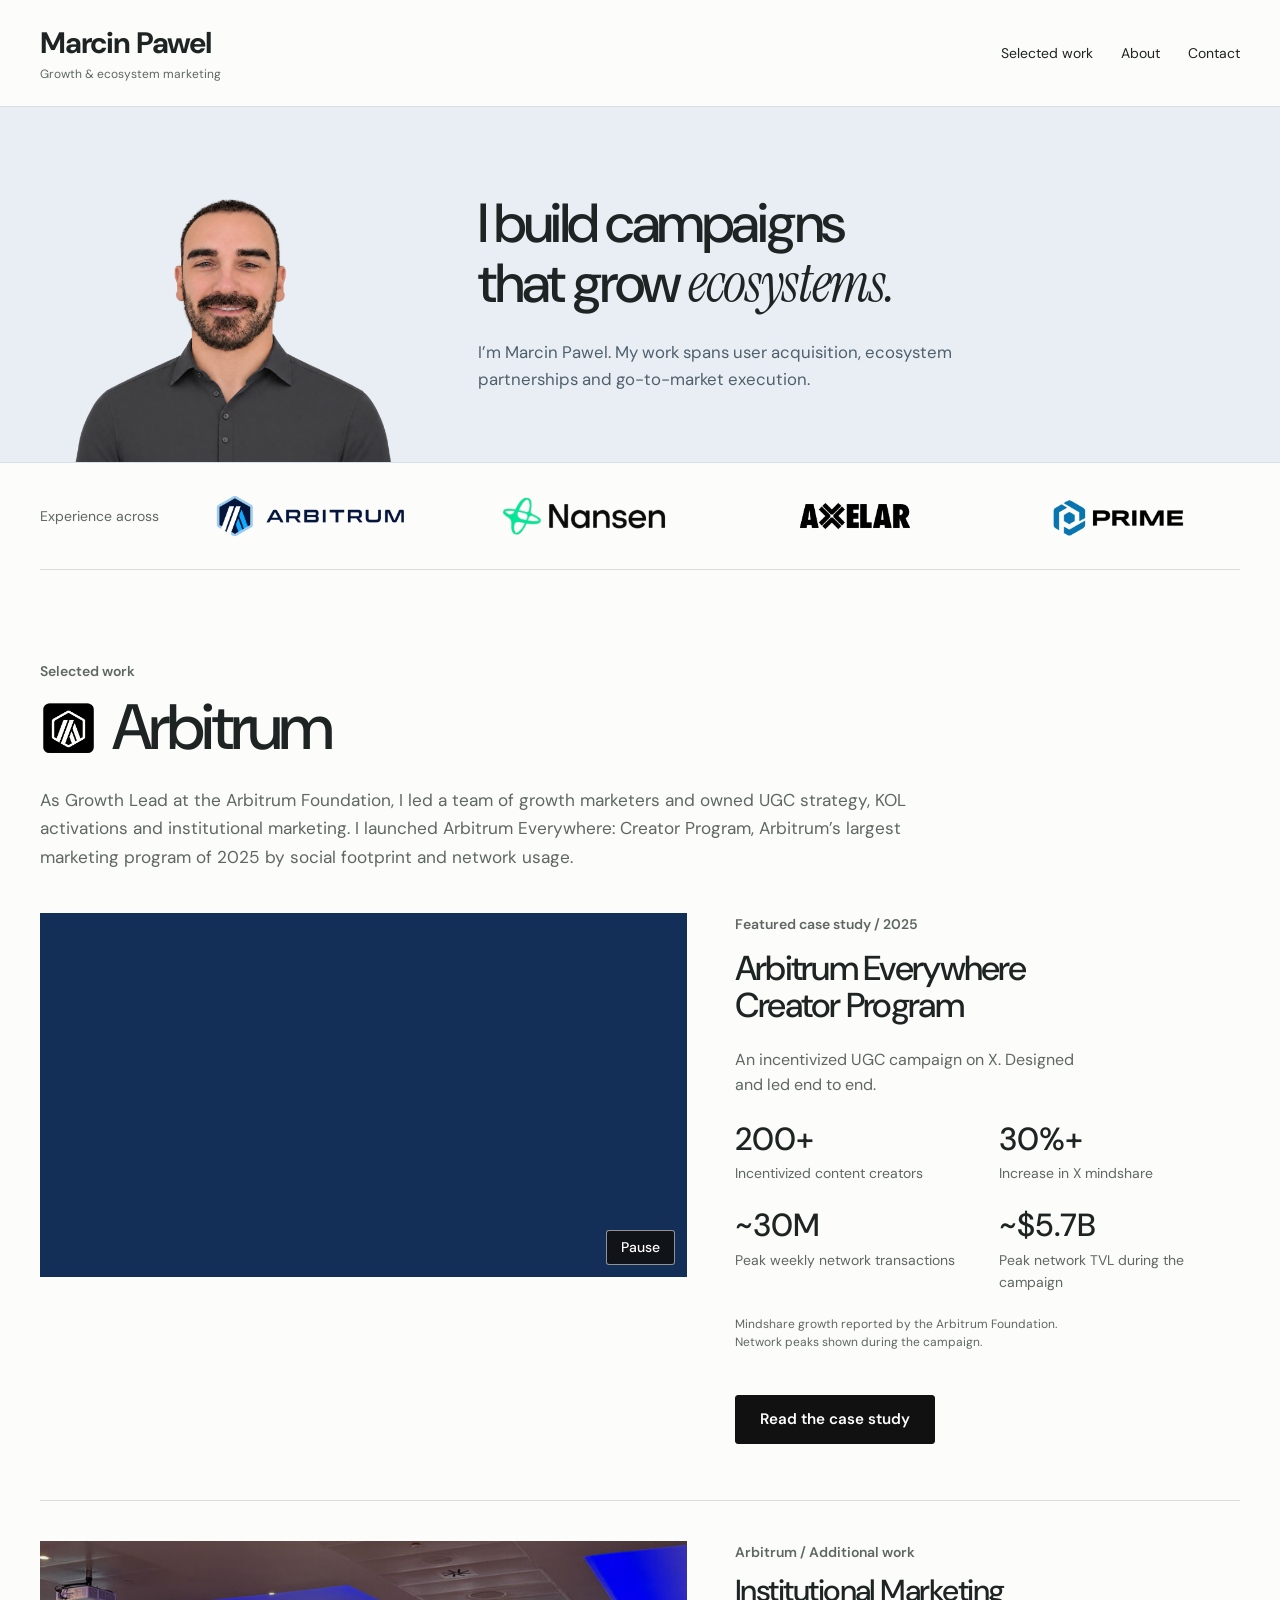
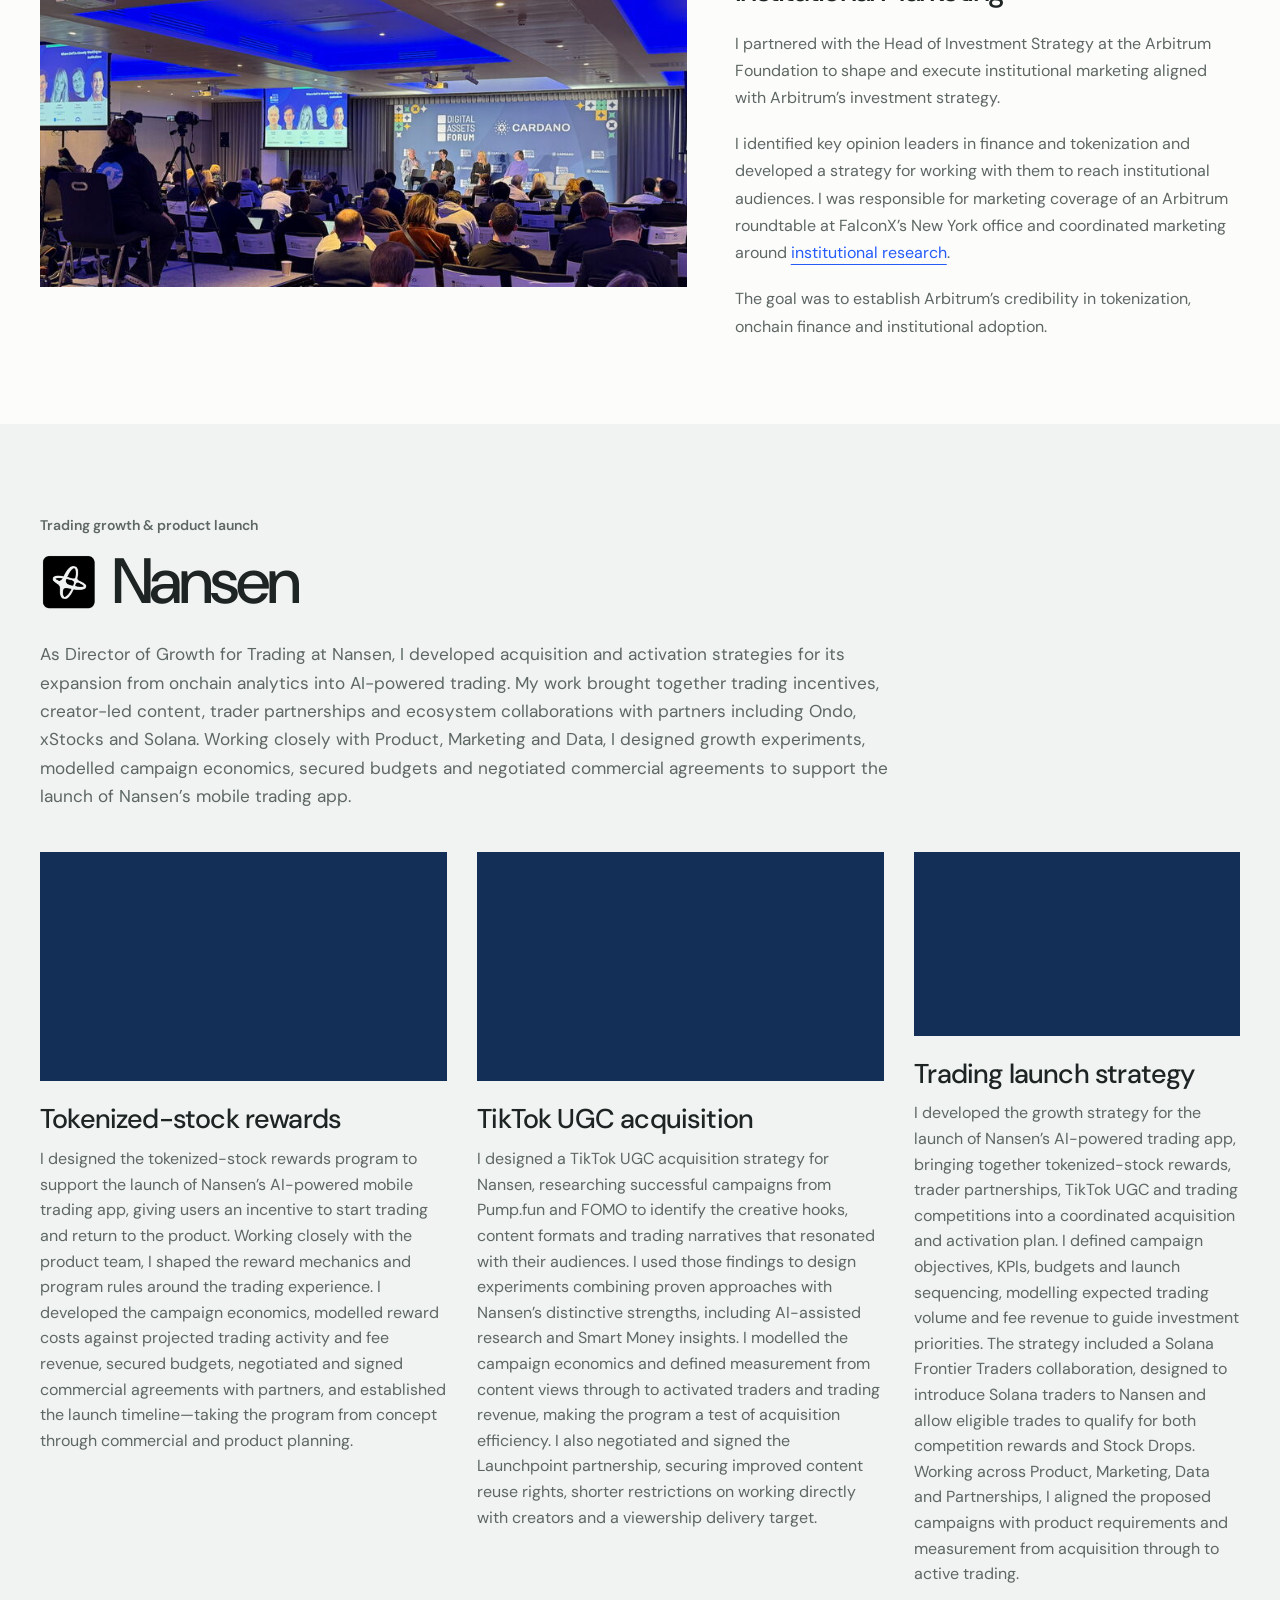
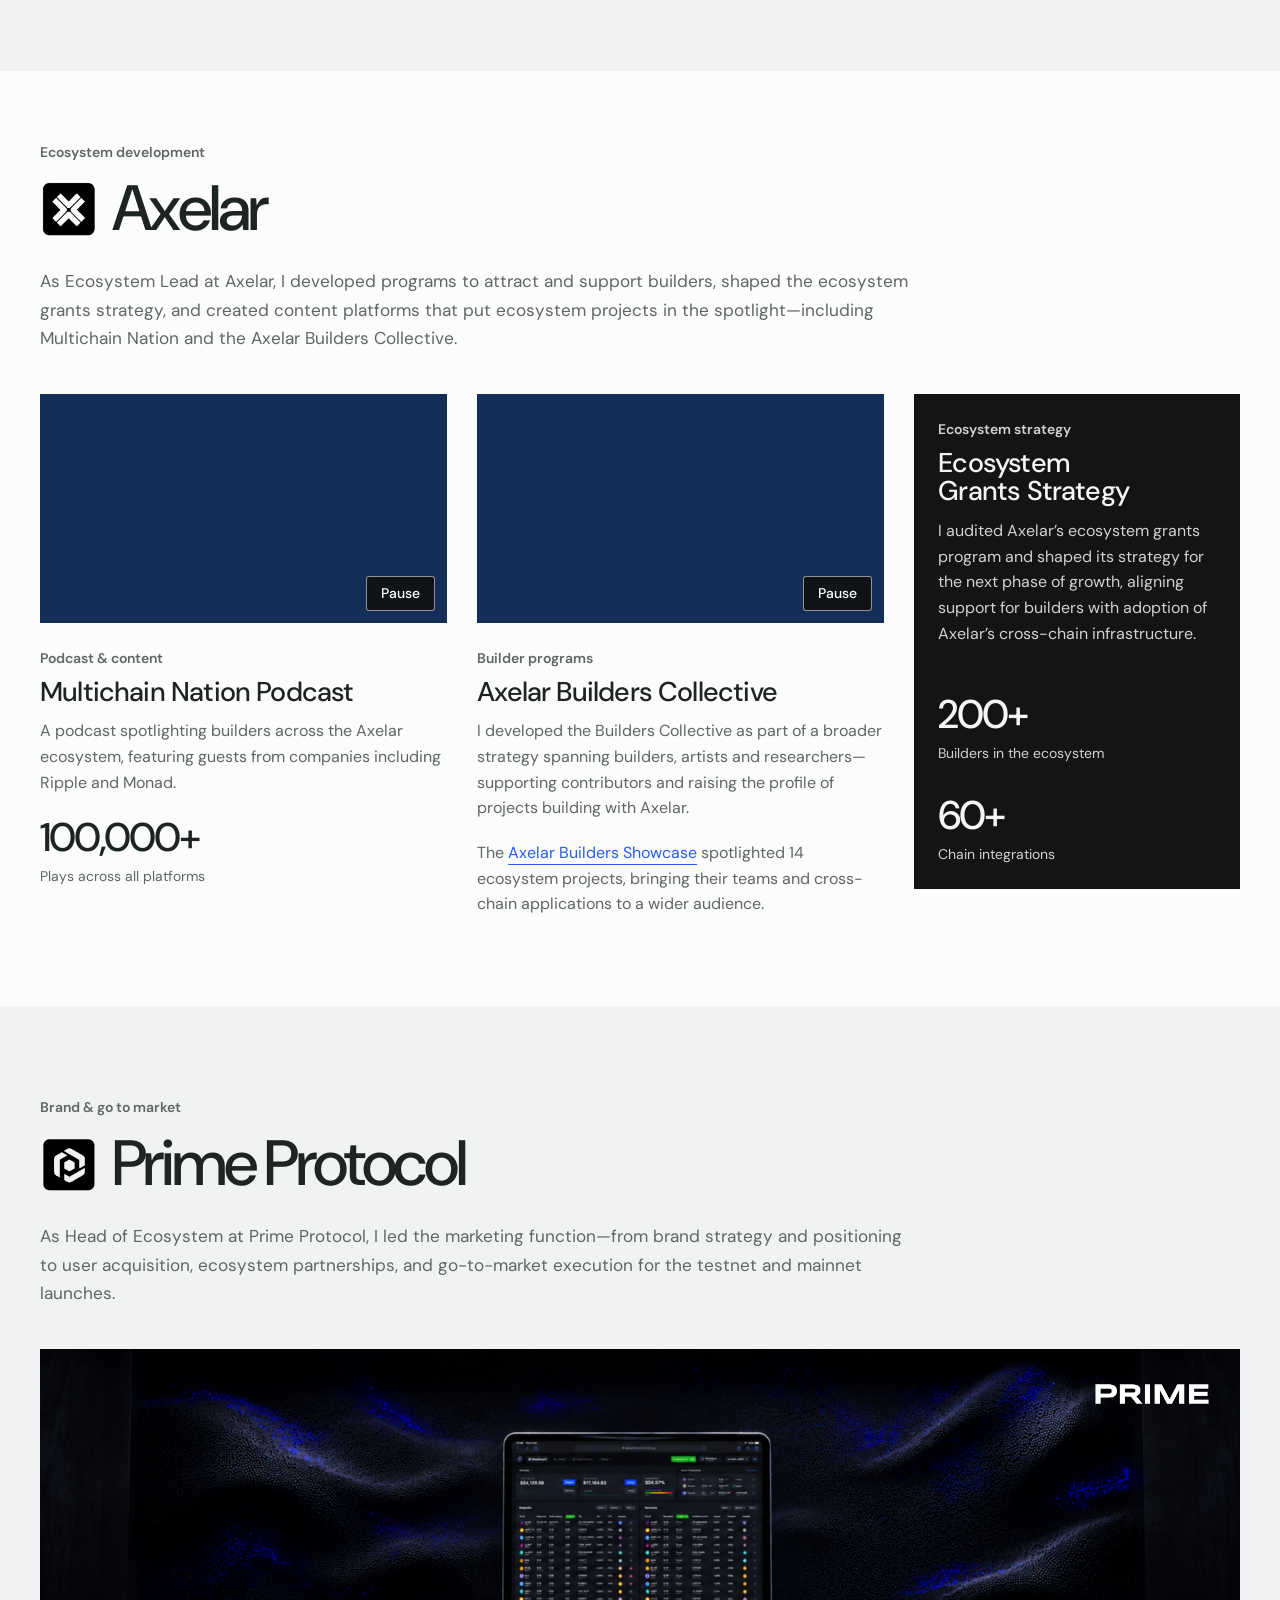
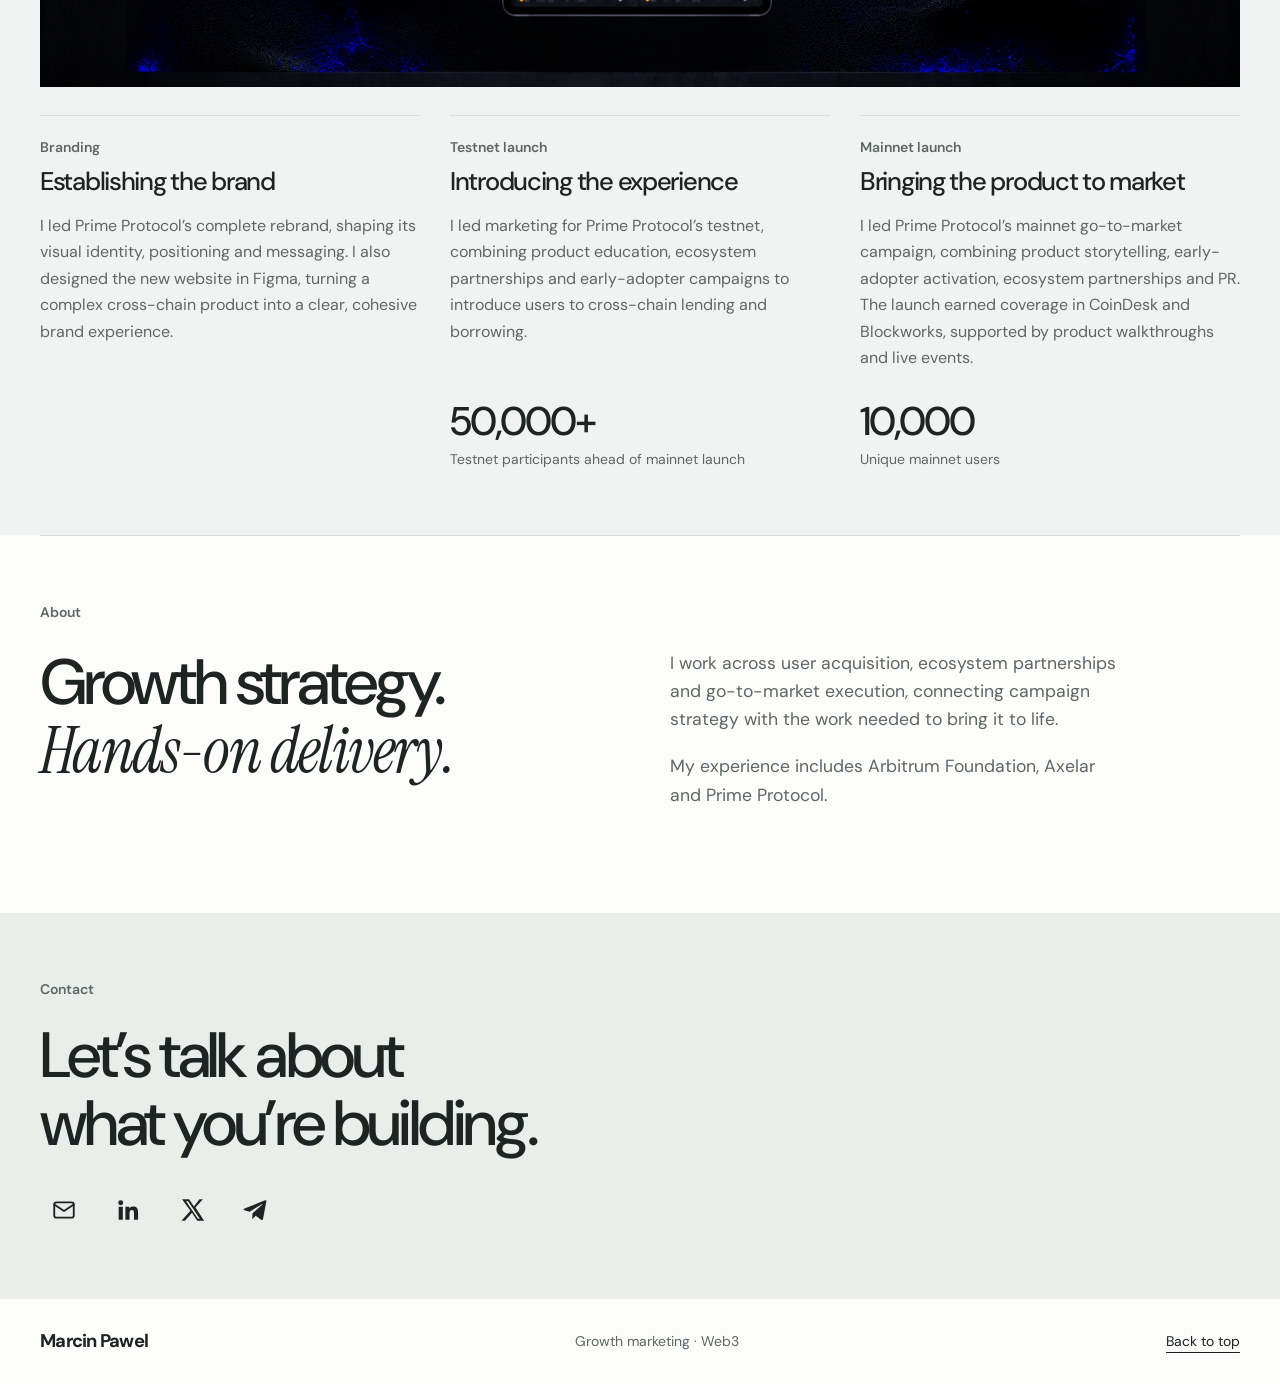
==== commit 74efb721: "Alternate company experience section backgrounds" ====
--- a/index.html
+++ b/index.html
@@ -6,17 +6,17 @@
 <div class="featured"><div class="feature-video"><video id="creator-preview" autoplay muted loop playsinline preload="metadata" aria-label="Arbitrum Everywhere promotional campaign clip"><source src="/assets/arbitrum-everywhere-clip-2.mp4" type="video/mp4"></video><button class="video-toggle" type="button" aria-controls="creator-preview" aria-label="Pause campaign preview">Pause</button></div><div class="featured-copy"><p class="eyebrow">Featured case study / 2025</p><h3>Arbitrum Everywhere<br>Creator Program</h3><p>An incentivized UGC campaign on X. Designed and led end to end.</p><div class="inline-stats campaign-highlights"><div><b>200+</b><span>Incentivized content creators</span></div><div><b>30%+</b><span>Increase in X mindshare</span></div><div><b>~30M</b><span>Peak weekly network transactions</span></div><div><b>~$5.7B</b><span>Peak network TVL during the campaign</span></div></div><p class="metric-source">Mindshare growth reported by the Arbitrum Foundation. Network peaks shown during the campaign.</p><a class="case-study-button" href="/work/arbitrum/">Read the case study</a></div></div>
 <article class="institutional-work"><figure><img loading="lazy" src="/assets/institutional-marketing-forum.jpg" alt="Panel discussion at the Digital Assets Forum, with attendees seated in the audience."></figure><div><p class="eyebrow">Arbitrum / Additional work</p><h3>Institutional Marketing</h3><p>I partnered with the Head of Investment Strategy at the Arbitrum Foundation to shape and execute institutional marketing aligned with Arbitrum’s investment strategy.</p><p>I identified key opinion leaders in finance and tokenization and developed a strategy for working with them to reach institutional audiences. I was responsible for marketing coverage of an Arbitrum roundtable at FalconX’s New York office and coordinated marketing around <a href="https://www.falconx.io/newsroom/arbitrum-the-aws-of-blockchains" target="_blank" rel="noopener noreferrer">institutional research</a>.</p><p>The goal was to establish Arbitrum’s credibility in tokenization, onchain finance and institutional adoption.</p></div></article>
 </section>
-<section class="work-section wrap nansen-section" id="nansen"><div class="section-heading role-heading"><div><p class="eyebrow">Trading growth &amp; product launch</p><h2 class="company-heading"><img src="/assets/nansen-symbol-black.png" alt="" aria-hidden="true">Nansen</h2></div><p>As Director of Growth for Trading at Nansen, I developed acquisition and activation strategies for its expansion from onchain analytics into AI-powered trading. My work brought together trading incentives, creator-led content, trader partnerships and ecosystem collaborations with partners including Ondo, xStocks and Solana. Working closely with Product, Marketing and Data, I designed growth experiments, modelled campaign economics, secured budgets and negotiated commercial agreements to support the launch of Nansen’s mobile trading app.</p></div><div class="project-grid axelar-grid nansen-projects"><article class="project nansen-project"><div class="feature-video"><video id="nansen-stock-rewards" autoplay muted loop playsinline preload="metadata" aria-label="Tokenized-stock rewards video"><source src="/assets/nansen-stock-rewards.mp4" type="video/mp4"></video></div><h3>Tokenized-stock rewards</h3><p>I designed the tokenized-stock rewards program to support the launch of Nansen’s AI-powered mobile trading app, giving users an incentive to start trading and return to the product. Working closely with the product team, I shaped the reward mechanics and program rules around the trading experience. I developed the campaign economics, modelled reward costs against projected trading activity and fee revenue, secured budgets, negotiated and signed commercial agreements with partners, and established the launch timeline—taking the program from concept through commercial and product planning.</p></article><article class="project nansen-project"><div class="feature-video"><video id="nansen-tiktok-ugc" autoplay muted loop playsinline preload="metadata" aria-label="TikTok UGC acquisition video"><source src="/assets/nansen-tiktok-ugc.mp4" type="video/mp4"></video></div><h3>TikTok UGC acquisition</h3><p>I designed a TikTok UGC acquisition strategy for Nansen, researching successful campaigns from Pump.fun and FOMO to identify the creative hooks, content formats and trading narratives that resonated with their audiences. I used those findings to design experiments combining proven approaches with Nansen’s distinctive strengths, including AI-assisted research and Smart Money insights. I modelled the campaign economics and defined measurement from content views through to activated traders and trading revenue, making the program a test of acquisition efficiency. I also negotiated and signed the Launchpoint partnership, securing improved content reuse rights, shorter restrictions on working directly with creators and a viewership delivery target.</p></article><article class="project nansen-project"><div class="feature-video"><video id="nansen-launch-strategy" autoplay muted loop playsinline preload="metadata" aria-label="Trading launch strategy video"><source src="/assets/nansen-launch-strategy.mp4" type="video/mp4"></video></div><h3>Trading launch strategy</h3><p>I developed the growth strategy for the launch of Nansen’s AI-powered trading app, bringing together tokenized-stock rewards, trader partnerships, TikTok UGC and trading competitions into a coordinated acquisition and activation plan. I defined campaign objectives, KPIs, budgets and launch sequencing, modelling expected trading volume and fee revenue to guide investment priorities. The strategy included a Solana Frontier Traders collaboration, designed to introduce Solana traders to Nansen and allow eligible trades to qualify for both competition rewards and Stock Drops. Working across Product, Marketing, Data and Partnerships, I aligned the proposed campaigns with product requirements and measurement from acquisition through to active trading.</p></article></div></section>
+<div class="experience-band experience-band-muted"><section class="work-section wrap nansen-section" id="nansen"><div class="section-heading role-heading"><div><p class="eyebrow">Trading growth &amp; product launch</p><h2 class="company-heading"><img src="/assets/nansen-symbol-black.png" alt="" aria-hidden="true">Nansen</h2></div><p>As Director of Growth for Trading at Nansen, I developed acquisition and activation strategies for its expansion from onchain analytics into AI-powered trading. My work brought together trading incentives, creator-led content, trader partnerships and ecosystem collaborations with partners including Ondo, xStocks and Solana. Working closely with Product, Marketing and Data, I designed growth experiments, modelled campaign economics, secured budgets and negotiated commercial agreements to support the launch of Nansen’s mobile trading app.</p></div><div class="project-grid axelar-grid nansen-projects"><article class="project nansen-project"><div class="feature-video"><video id="nansen-stock-rewards" autoplay muted loop playsinline preload="metadata" aria-label="Tokenized-stock rewards video"><source src="/assets/nansen-stock-rewards.mp4" type="video/mp4"></video></div><h3>Tokenized-stock rewards</h3><p>I designed the tokenized-stock rewards program to support the launch of Nansen’s AI-powered mobile trading app, giving users an incentive to start trading and return to the product. Working closely with the product team, I shaped the reward mechanics and program rules around the trading experience. I developed the campaign economics, modelled reward costs against projected trading activity and fee revenue, secured budgets, negotiated and signed commercial agreements with partners, and established the launch timeline—taking the program from concept through commercial and product planning.</p></article><article class="project nansen-project"><div class="feature-video"><video id="nansen-tiktok-ugc" autoplay muted loop playsinline preload="metadata" aria-label="TikTok UGC acquisition video"><source src="/assets/nansen-tiktok-ugc.mp4" type="video/mp4"></video></div><h3>TikTok UGC acquisition</h3><p>I designed a TikTok UGC acquisition strategy for Nansen, researching successful campaigns from Pump.fun and FOMO to identify the creative hooks, content formats and trading narratives that resonated with their audiences. I used those findings to design experiments combining proven approaches with Nansen’s distinctive strengths, including AI-assisted research and Smart Money insights. I modelled the campaign economics and defined measurement from content views through to activated traders and trading revenue, making the program a test of acquisition efficiency. I also negotiated and signed the Launchpoint partnership, securing improved content reuse rights, shorter restrictions on working directly with creators and a viewership delivery target.</p></article><article class="project nansen-project"><div class="feature-video"><video id="nansen-launch-strategy" autoplay muted loop playsinline preload="metadata" aria-label="Trading launch strategy video"><source src="/assets/nansen-launch-strategy.mp4" type="video/mp4"></video></div><h3>Trading launch strategy</h3><p>I developed the growth strategy for the launch of Nansen’s AI-powered trading app, bringing together tokenized-stock rewards, trader partnerships, TikTok UGC and trading competitions into a coordinated acquisition and activation plan. I defined campaign objectives, KPIs, budgets and launch sequencing, modelling expected trading volume and fee revenue to guide investment priorities. The strategy included a Solana Frontier Traders collaboration, designed to introduce Solana traders to Nansen and allow eligible trades to qualify for both competition rewards and Stock Drops. Working across Product, Marketing, Data and Partnerships, I aligned the proposed campaigns with product requirements and measurement from acquisition through to active trading.</p></article></div></section></div>
 <section class="axelar-section"><div class="wrap"><div class="section-heading role-heading"><div><p class="eyebrow">Ecosystem development</p><h2 class="company-heading"><img src="/assets/axelar-symbol-black.png" alt="" aria-hidden="true">Axelar</h2></div><p>As Ecosystem Lead at Axelar, I developed programs to attract and support builders, shaped the ecosystem grants strategy, and created content platforms that put ecosystem projects in the spotlight—including Multichain Nation and the Axelar Builders Collective.</p></div>
 <div class="project-grid axelar-grid">
 <article class="project podcast"><div class="feature-video podcast-video"><video id="podcast-preview" autoplay muted loop playsinline preload="metadata" aria-label="Multichain Nation podcast preview"><source src="/assets/multichain-nation.mp4" type="video/mp4"></video><button class="video-toggle" type="button" aria-controls="podcast-preview" aria-label="Pause podcast preview">Pause</button></div><p class="eyebrow">Podcast &amp; content</p><h3>Multichain Nation Podcast</h3><p>A podcast spotlighting builders across the Axelar ecosystem, featuring guests from companies including Ripple and Monad.</p><div class="podcast-result"><strong>100,000+</strong><span>Plays across all platforms</span></div></article>
 <article class="project"><div class="feature-video builders-video"><video id="builders-preview" autoplay muted loop playsinline preload="metadata" aria-label="Axelar Builders Showcase preview"><source src="/assets/axelar-builders-showcase-longer.mp4" type="video/mp4"></video><button class="video-toggle" type="button" aria-controls="builders-preview" aria-label="Pause builders showcase preview">Pause</button></div><p class="eyebrow">Builder programs</p><h3>Axelar Builders Collective</h3><p>I developed the Builders Collective as part of a broader strategy spanning builders, artists and researchers—supporting contributors and raising the profile of projects building with Axelar.</p><p>The <a href="https://x.com/axelar/status/1773343491084460395" target="_blank" rel="noopener noreferrer">Axelar Builders Showcase</a> spotlighted 14 ecosystem projects, bringing their teams and cross-chain applications to a wider audience.</p></article>
 <article class="project grants"><div><p class="eyebrow">Ecosystem strategy</p><h3>Ecosystem<br>Grants Strategy</h3><p>I audited Axelar’s ecosystem grants program and shaped its strategy for the next phase of growth, aligning support for builders with adoption of Axelar’s cross-chain infrastructure.</p><div class="grant-metrics"><div class="podcast-result"><strong>200+</strong><span>Builders in the ecosystem</span></div><div class="podcast-result"><strong>60+</strong><span>Chain integrations</span></div></div></div></article>
 </div></div></section>
-<section class="work-section wrap"><div class="section-heading role-heading"><div><p class="eyebrow">Brand & go to market</p><h2 class="company-heading"><img src="/assets/prime-symbol-black.png" alt="" aria-hidden="true">Prime Protocol</h2></div><p>As Head of Ecosystem at Prime Protocol, I led the marketing function—from brand strategy and positioning to user acquisition, ecosystem partnerships, and go-to-market execution for the testnet and mainnet launches.</p></div>
+<div class="experience-band experience-band-muted"><section class="work-section wrap"><div class="section-heading role-heading"><div><p class="eyebrow">Brand & go to market</p><h2 class="company-heading"><img src="/assets/prime-symbol-black.png" alt="" aria-hidden="true">Prime Protocol</h2></div><p>As Head of Ecosystem at Prime Protocol, I led the marketing function—from brand strategy and positioning to user acquisition, ecosystem partnerships, and go-to-market execution for the testnet and mainnet launches.</p></div>
 <figure class="prime-product-media"><img loading="lazy" src="/assets/prime-protocol-product.png" alt="Prime Protocol lending and borrowing dashboard on a tablet against a dark blue textured background."><img class="prime-image-logo" src="/assets/prime-wordmark-white.png" alt="Prime"></figure>
 <div class="prime-projects"><article><p class="eyebrow">Branding</p><h3>Establishing the brand</h3><p>I led Prime Protocol’s complete rebrand, shaping its visual identity, positioning and messaging. I also designed the new website in Figma, turning a complex cross-chain product into a clear, cohesive brand experience.</p></article><article><p class="eyebrow">Testnet launch</p><h3>Introducing the experience</h3><p>I led marketing for Prime Protocol’s testnet, combining product education, ecosystem partnerships and early-adopter campaigns to introduce users to cross-chain lending and borrowing.</p><div class="podcast-result"><strong>50,000+</strong><span>Testnet participants ahead of mainnet launch</span></div></article><article><p class="eyebrow">Mainnet launch</p><h3>Bringing the product to market</h3><p>I led Prime Protocol’s mainnet go-to-market campaign, combining product storytelling, early-adopter activation, ecosystem partnerships and PR. The launch earned coverage in CoinDesk and Blockworks, supported by product walkthroughs and live events.</p><div class="podcast-result"><strong>10,000</strong><span>Unique mainnet users</span></div></article></div>
-</section>
+</section></div>
 <section class="about wrap" id="about"><p class="eyebrow">About</p><h2>Growth strategy.<br><em>Hands-on delivery.</em></h2><div><p>I work across user acquisition, ecosystem partnerships and go-to-market execution, connecting campaign strategy with the work needed to bring it to life.</p><p>My experience includes Arbitrum Foundation, Axelar and Prime Protocol.</p></div></section>
 <section class="contact" id="contact"><div class="wrap"><p class="eyebrow">Contact</p><h2>Let’s talk about<br>what you’re building.</h2><div class="social-links" aria-label="Contact and social profiles"><a href="mailto:marcincryptos@gmail.com" aria-label="Email Marcin Pawel" title="Email Marcin Pawel"><svg viewBox="0 0 24 24" aria-hidden="true" fill="none" stroke="currentColor" stroke-width="1.7" stroke-linecap="round" stroke-linejoin="round"><rect x="3" y="5" width="18" height="14" rx="2"/><path d="m3 7 9 6 9-6"/></svg></a><a href="https://www.linkedin.com/in/marcin-pawel/" target="_blank" rel="noopener noreferrer" aria-label="Marcin Pawel on LinkedIn" title="Marcin Pawel on LinkedIn"><svg viewBox="0 0 24 24" aria-hidden="true" fill="none" stroke="currentColor" stroke-width="1.7" stroke-linecap="round" stroke-linejoin="round"><path fill="currentColor" stroke="none" d="M5.3 3a2.3 2.3 0 1 0 0 4.6 2.3 2.3 0 0 0 0-4.6ZM3.4 9h3.8v12H3.4V9Zm6.2 0h3.6v1.6h.1c.5-1 1.7-1.9 3.5-1.9 3.8 0 4.5 2.5 4.5 5.7V21h-3.8v-5.8c0-1.4 0-3.1-1.9-3.1s-2.2 1.5-2.2 3V21H9.6V9Z"/></svg></a><a href="https://x.com/MarcinPress" target="_blank" rel="noopener noreferrer" aria-label="Marcin Pawel on X" title="Marcin Pawel on X"><svg viewBox="0 0 24 24" aria-hidden="true" fill="none" stroke="currentColor" stroke-width="1.7" stroke-linecap="round" stroke-linejoin="round"><path fill="currentColor" stroke="none" d="M18.9 2H22l-6.8 7.8L23.2 22h-6.3L12 14.6 5.5 22H2.3l8.2-9.4L2.8 2h6.5l4.5 6.8L18.9 2ZM17.5 20h1.7L8.4 4H6.5l11 16Z"/></svg></a><a href="https://t.me/marcinx" target="_blank" rel="noopener noreferrer" aria-label="Marcin Pawel on Telegram" title="Marcin Pawel on Telegram"><svg viewBox="0 0 24 24" aria-hidden="true" fill="currentColor"><path d="M21.7 3.3 18.5 20c-.2 1.2-.9 1.5-1.8.9l-4.9-3.6-2.4 2.3c-.3.3-.5.5-1 .5l.4-5 9.1-8.2c.4-.4-.1-.6-.6-.3L6.1 13.7l-4.8-1.5c-1-.3-1-1 .2-1.5L20.3 3c.9-.3 1.6.2 1.4.3Z"/></svg></a></div></div></section>
 </main><footer class="wrap"><a class="brand" href="/">Marcin Pawel</a><p>Growth marketing · Web3</p><a href="#top">Back to top</a></footer><script src="/site.js"></script></body></html>
--- a/style.css
+++ b/style.css
@@ -139,3 +139,5 @@
 .company-strip .nansen-logo{max-width:165px}.company-strip .nansen-logo img{width:100%;height:auto}@media(max-width:620px){.company-strip .nansen-logo{max-width:none}.company-strip .nansen-logo img{width:120px;max-width:none}}
 
 .company-strip .company-logo img{width:230px;max-width:100%;max-height:none;height:auto;object-fit:contain}.company-strip .company-logo{max-width:230px;overflow:visible}@media(max-width:620px){.company-strip .company-logo{max-width:none;height:64px}.company-strip .company-logo img{width:100%;max-width:100%;height:auto;max-height:none}}
+
+.experience-band-muted{background:#f0f3f1}.experience-band-muted .nansen-section{border-top:0}.axelar-section{background:var(--paper)}
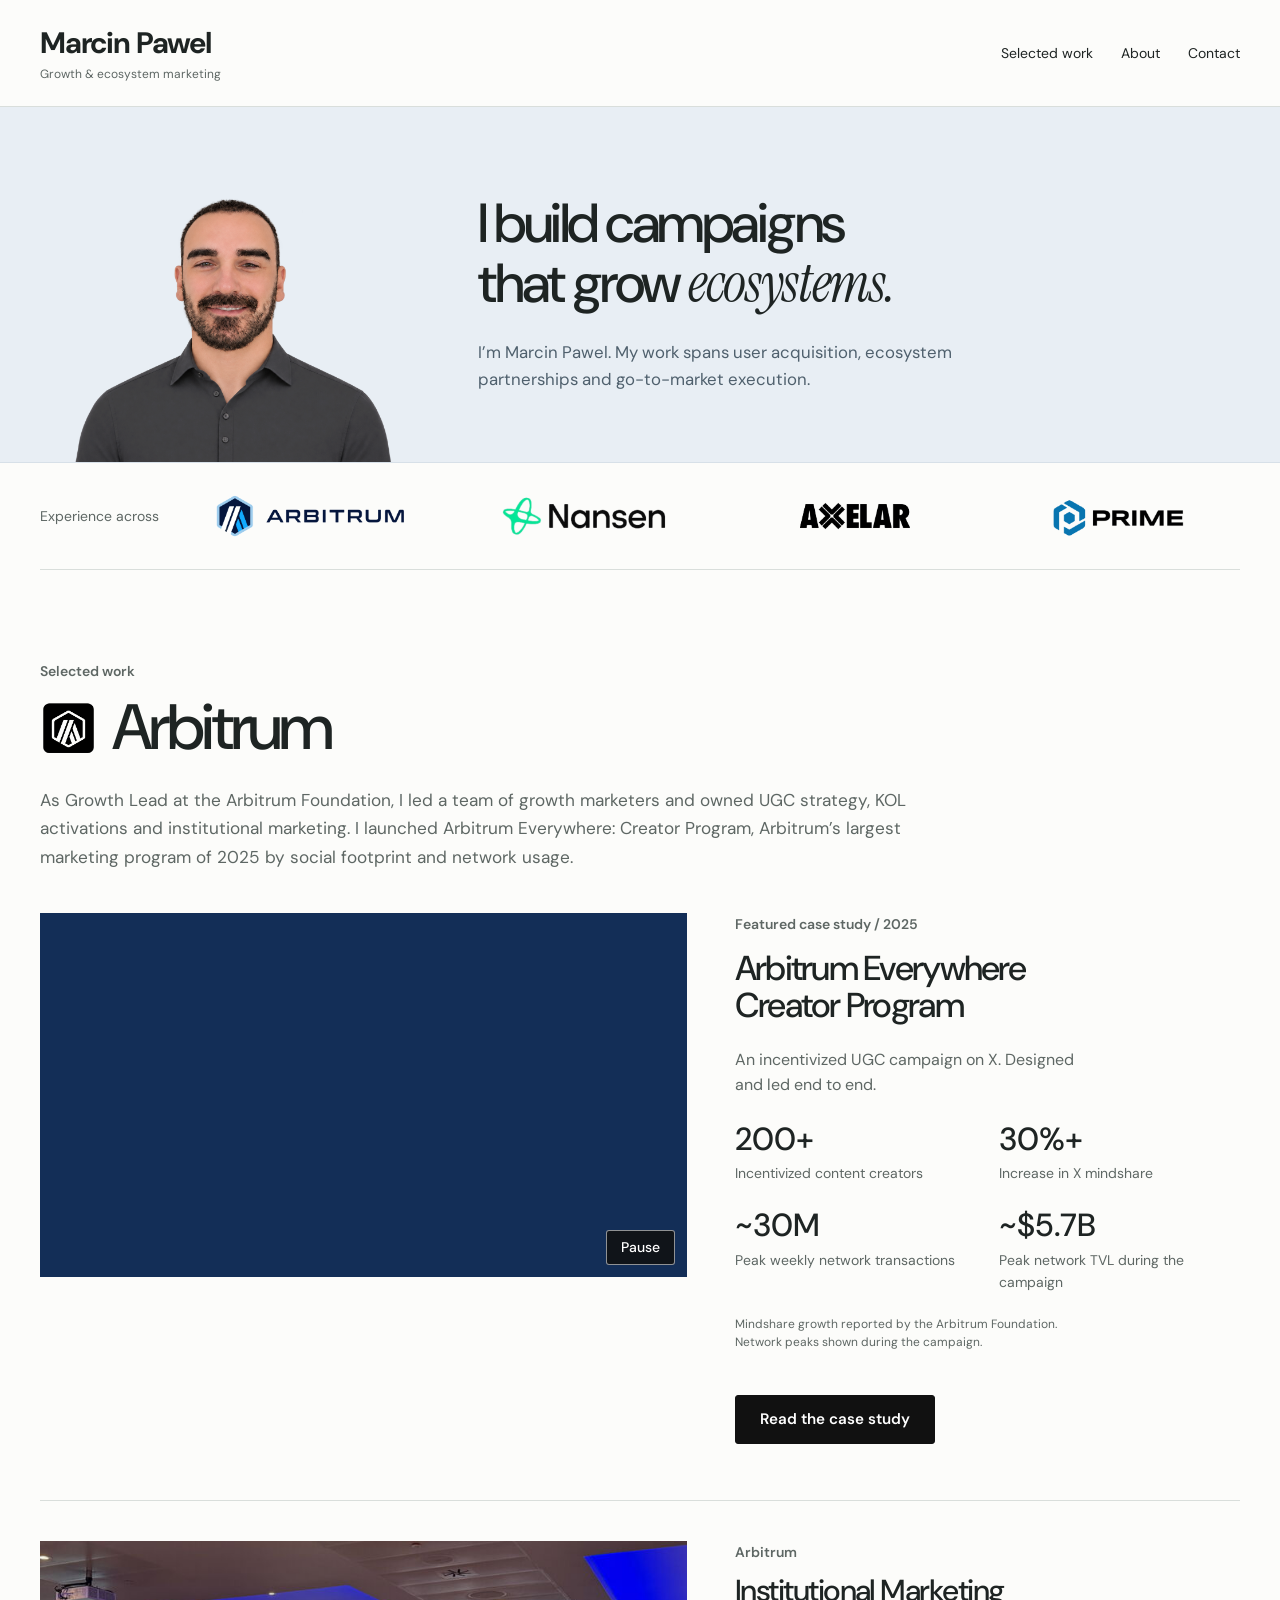
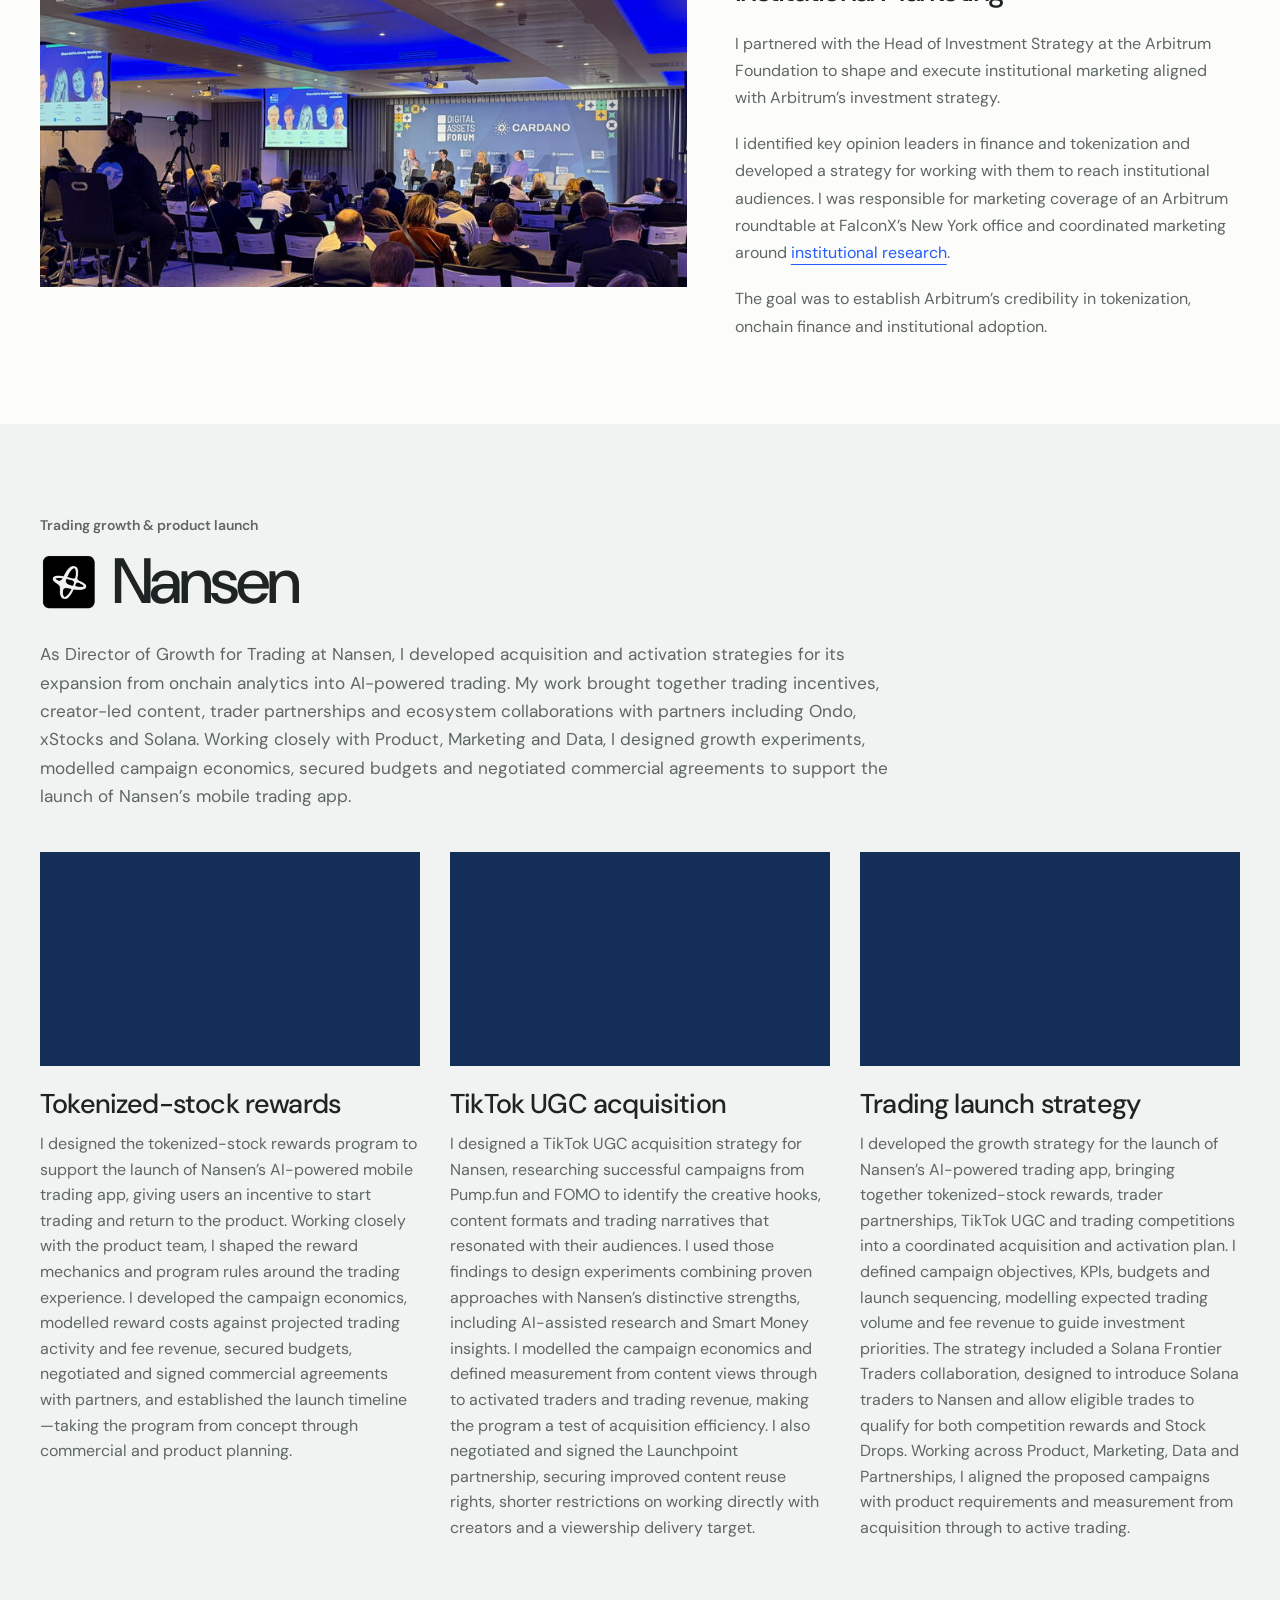
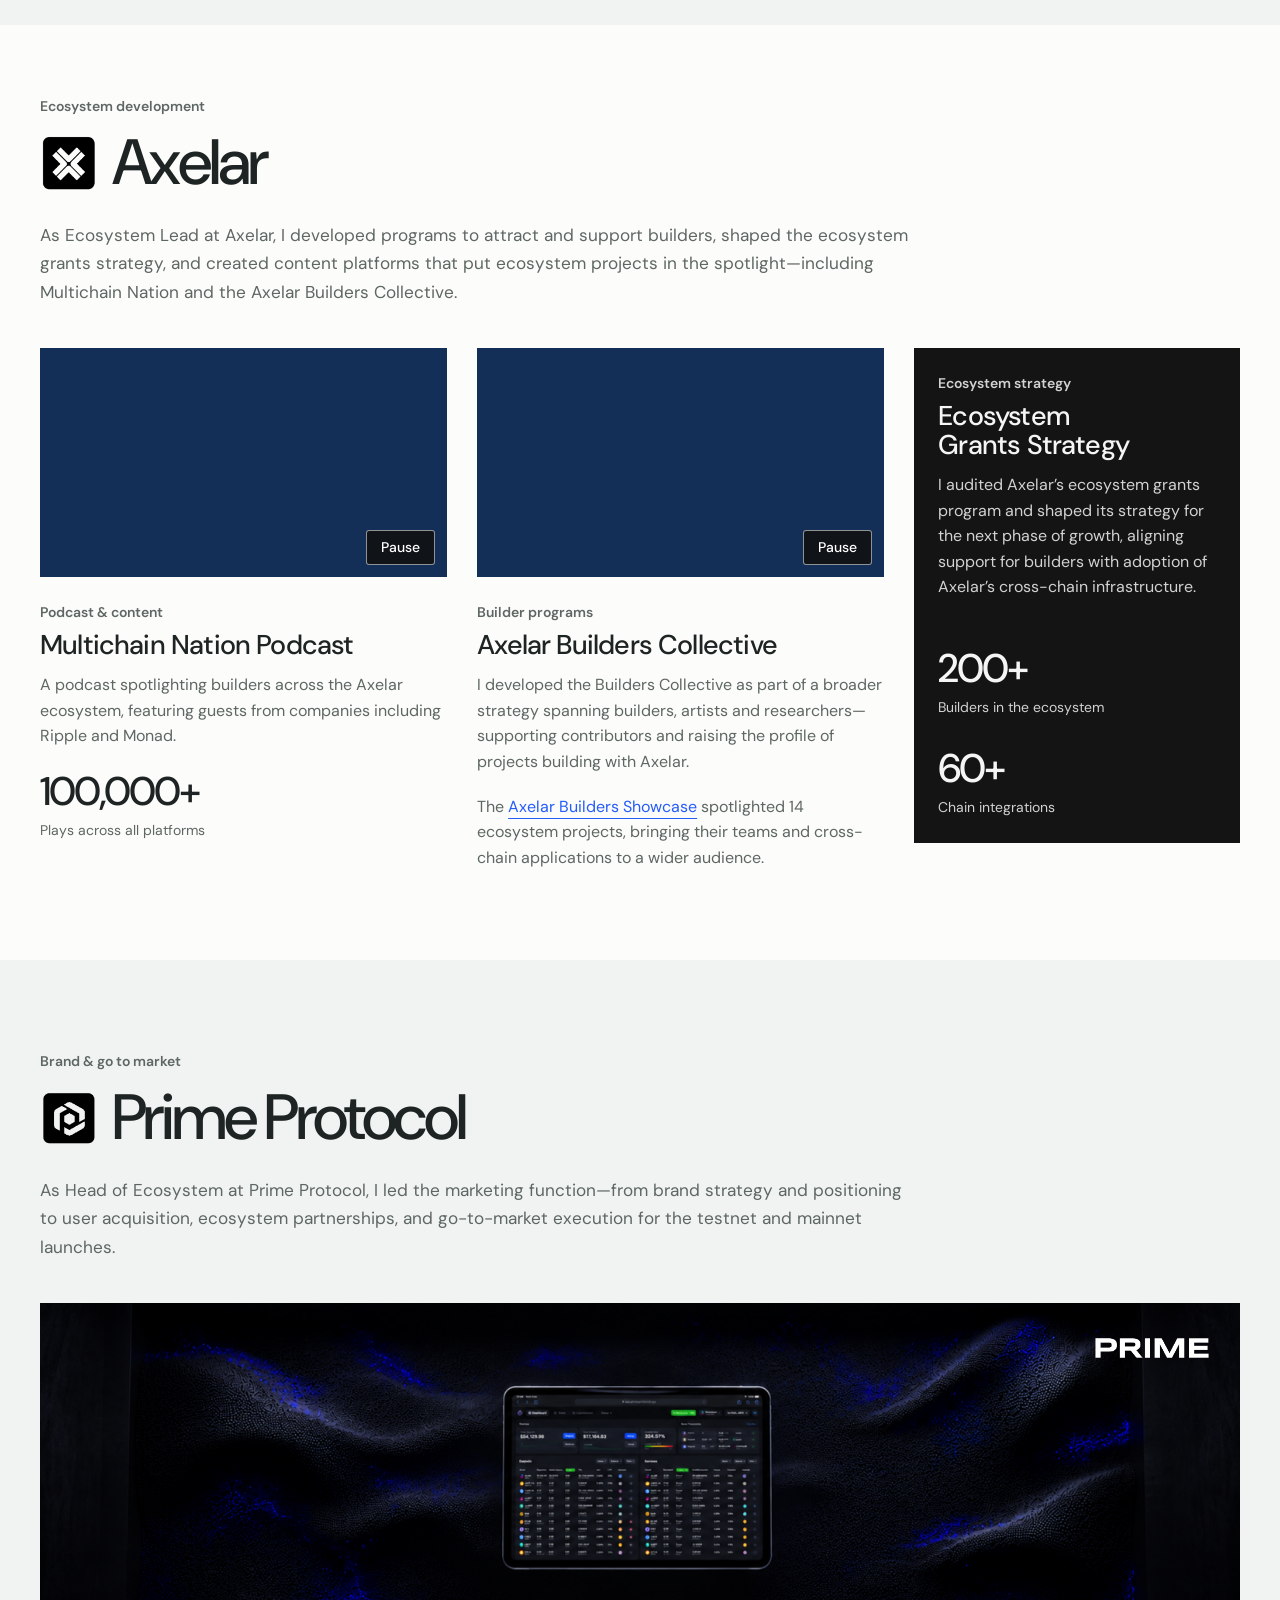
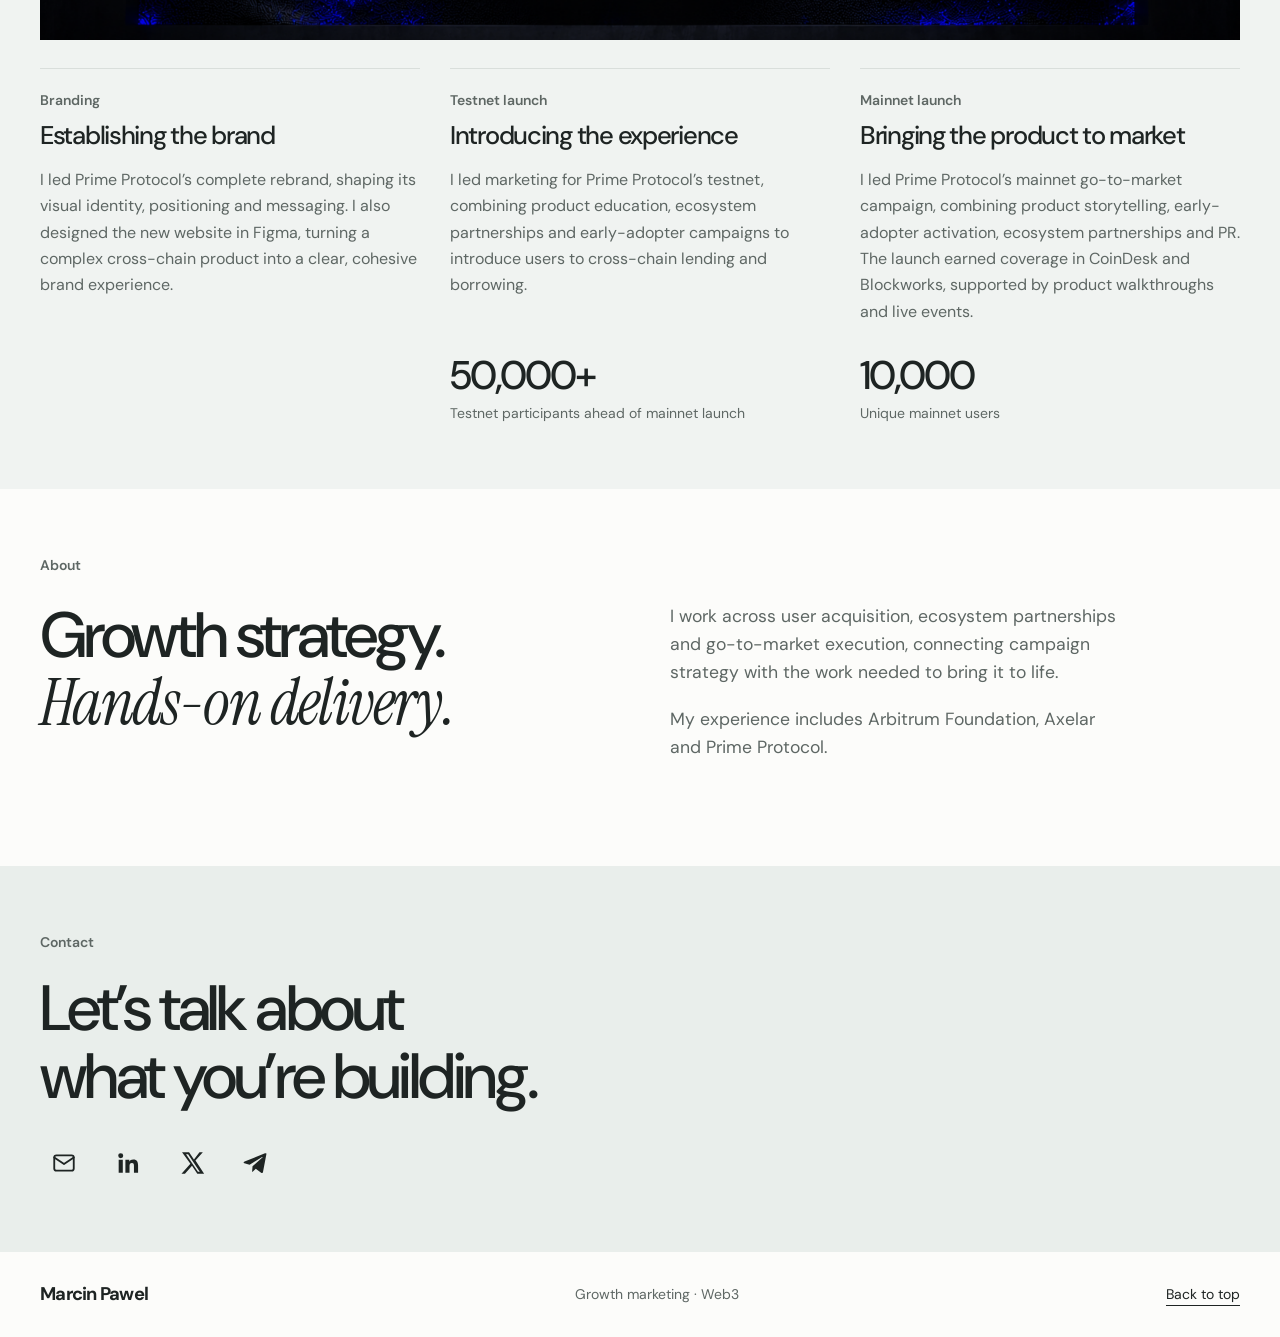
==== commit a43516df: "Simplify institutional marketing label" ====
--- a/index.html
+++ b/index.html
@@ -4,7 +4,7 @@
 <div class="company-strip wrap"><span>Experience across</span><div class="company-logo arbitrum-logo"><img src="/assets/experience-arbitrum-approved.png" alt="Arbitrum"></div><div class="company-logo nansen-logo"><img src="/assets/experience-nansen-approved.png" alt="Nansen"></div><div class="company-logo axelar-logo"><img src="/assets/experience-axelar-approved.png" alt="Axelar"></div><div class="company-logo prime-logo"><img src="/assets/experience-prime-approved.png" alt="Prime Protocol"></div></div>
 <section class="work-section wrap" id="work"><div class="section-heading role-heading arbitrum-heading"><div><p class="eyebrow">Selected work</p><h2 class="company-heading"><img src="/assets/arbitrum-symbol-black.png" alt="" aria-hidden="true">Arbitrum</h2></div><p>As Growth Lead at the Arbitrum Foundation, I led a team of growth marketers and owned UGC strategy, KOL activations and institutional marketing. I launched Arbitrum Everywhere: Creator Program, Arbitrum’s largest marketing program of 2025 by social footprint and network usage.</p></div>
 <div class="featured"><div class="feature-video"><video id="creator-preview" autoplay muted loop playsinline preload="metadata" aria-label="Arbitrum Everywhere promotional campaign clip"><source src="/assets/arbitrum-everywhere-clip-2.mp4" type="video/mp4"></video><button class="video-toggle" type="button" aria-controls="creator-preview" aria-label="Pause campaign preview">Pause</button></div><div class="featured-copy"><p class="eyebrow">Featured case study / 2025</p><h3>Arbitrum Everywhere<br>Creator Program</h3><p>An incentivized UGC campaign on X. Designed and led end to end.</p><div class="inline-stats campaign-highlights"><div><b>200+</b><span>Incentivized content creators</span></div><div><b>30%+</b><span>Increase in X mindshare</span></div><div><b>~30M</b><span>Peak weekly network transactions</span></div><div><b>~$5.7B</b><span>Peak network TVL during the campaign</span></div></div><p class="metric-source">Mindshare growth reported by the Arbitrum Foundation. Network peaks shown during the campaign.</p><a class="case-study-button" href="/work/arbitrum/">Read the case study</a></div></div>
-<article class="institutional-work"><figure><img loading="lazy" src="/assets/institutional-marketing-forum.jpg" alt="Panel discussion at the Digital Assets Forum, with attendees seated in the audience."></figure><div><p class="eyebrow">Arbitrum / Additional work</p><h3>Institutional Marketing</h3><p>I partnered with the Head of Investment Strategy at the Arbitrum Foundation to shape and execute institutional marketing aligned with Arbitrum’s investment strategy.</p><p>I identified key opinion leaders in finance and tokenization and developed a strategy for working with them to reach institutional audiences. I was responsible for marketing coverage of an Arbitrum roundtable at FalconX’s New York office and coordinated marketing around <a href="https://www.falconx.io/newsroom/arbitrum-the-aws-of-blockchains" target="_blank" rel="noopener noreferrer">institutional research</a>.</p><p>The goal was to establish Arbitrum’s credibility in tokenization, onchain finance and institutional adoption.</p></div></article>
+<article class="institutional-work"><figure><img loading="lazy" src="/assets/institutional-marketing-forum.jpg" alt="Panel discussion at the Digital Assets Forum, with attendees seated in the audience."></figure><div><p class="eyebrow">Arbitrum</p><h3>Institutional Marketing</h3><p>I partnered with the Head of Investment Strategy at the Arbitrum Foundation to shape and execute institutional marketing aligned with Arbitrum’s investment strategy.</p><p>I identified key opinion leaders in finance and tokenization and developed a strategy for working with them to reach institutional audiences. I was responsible for marketing coverage of an Arbitrum roundtable at FalconX’s New York office and coordinated marketing around <a href="https://www.falconx.io/newsroom/arbitrum-the-aws-of-blockchains" target="_blank" rel="noopener noreferrer">institutional research</a>.</p><p>The goal was to establish Arbitrum’s credibility in tokenization, onchain finance and institutional adoption.</p></div></article>
 </section>
 <div class="experience-band experience-band-muted"><section class="work-section wrap nansen-section" id="nansen"><div class="section-heading role-heading"><div><p class="eyebrow">Trading growth &amp; product launch</p><h2 class="company-heading"><img src="/assets/nansen-symbol-black.png" alt="" aria-hidden="true">Nansen</h2></div><p>As Director of Growth for Trading at Nansen, I developed acquisition and activation strategies for its expansion from onchain analytics into AI-powered trading. My work brought together trading incentives, creator-led content, trader partnerships and ecosystem collaborations with partners including Ondo, xStocks and Solana. Working closely with Product, Marketing and Data, I designed growth experiments, modelled campaign economics, secured budgets and negotiated commercial agreements to support the launch of Nansen’s mobile trading app.</p></div><div class="project-grid axelar-grid nansen-projects"><article class="project nansen-project"><div class="feature-video"><video id="nansen-stock-rewards" autoplay muted loop playsinline preload="metadata" aria-label="Tokenized-stock rewards video"><source src="/assets/nansen-stock-rewards.mp4" type="video/mp4"></video></div><h3>Tokenized-stock rewards</h3><p>I designed the tokenized-stock rewards program to support the launch of Nansen’s AI-powered mobile trading app, giving users an incentive to start trading and return to the product. Working closely with the product team, I shaped the reward mechanics and program rules around the trading experience. I developed the campaign economics, modelled reward costs against projected trading activity and fee revenue, secured budgets, negotiated and signed commercial agreements with partners, and established the launch timeline—taking the program from concept through commercial and product planning.</p></article><article class="project nansen-project"><div class="feature-video"><video id="nansen-tiktok-ugc" autoplay muted loop playsinline preload="metadata" aria-label="TikTok UGC acquisition video"><source src="/assets/nansen-tiktok-ugc.mp4" type="video/mp4"></video></div><h3>TikTok UGC acquisition</h3><p>I designed a TikTok UGC acquisition strategy for Nansen, researching successful campaigns from Pump.fun and FOMO to identify the creative hooks, content formats and trading narratives that resonated with their audiences. I used those findings to design experiments combining proven approaches with Nansen’s distinctive strengths, including AI-assisted research and Smart Money insights. I modelled the campaign economics and defined measurement from content views through to activated traders and trading revenue, making the program a test of acquisition efficiency. I also negotiated and signed the Launchpoint partnership, securing improved content reuse rights, shorter restrictions on working directly with creators and a viewership delivery target.</p></article><article class="project nansen-project"><div class="feature-video"><video id="nansen-launch-strategy" autoplay muted loop playsinline preload="metadata" aria-label="Trading launch strategy video"><source src="/assets/nansen-launch-strategy.mp4" type="video/mp4"></video></div><h3>Trading launch strategy</h3><p>I developed the growth strategy for the launch of Nansen’s AI-powered trading app, bringing together tokenized-stock rewards, trader partnerships, TikTok UGC and trading competitions into a coordinated acquisition and activation plan. I defined campaign objectives, KPIs, budgets and launch sequencing, modelling expected trading volume and fee revenue to guide investment priorities. The strategy included a Solana Frontier Traders collaboration, designed to introduce Solana traders to Nansen and allow eligible trades to qualify for both competition rewards and Stock Drops. Working across Product, Marketing, Data and Partnerships, I aligned the proposed campaigns with product requirements and measurement from acquisition through to active trading.</p></article></div></section></div>
 <section class="axelar-section"><div class="wrap"><div class="section-heading role-heading"><div><p class="eyebrow">Ecosystem development</p><h2 class="company-heading"><img src="/assets/axelar-symbol-black.png" alt="" aria-hidden="true">Axelar</h2></div><p>As Ecosystem Lead at Axelar, I developed programs to attract and support builders, shaped the ecosystem grants strategy, and created content platforms that put ecosystem projects in the spotlight—including Multichain Nation and the Axelar Builders Collective.</p></div>
--- a/style.css
+++ b/style.css
@@ -141,3 +141,7 @@
 .company-strip .company-logo img{width:230px;max-width:100%;max-height:none;height:auto;object-fit:contain}.company-strip .company-logo{max-width:230px;overflow:visible}@media(max-width:620px){.company-strip .company-logo{max-width:none;height:64px}.company-strip .company-logo img{width:100%;max-width:100%;height:auto;max-height:none}}
 
 .experience-band-muted{background:#f0f3f1}.experience-band-muted .nansen-section{border-top:0}.axelar-section{background:var(--paper)}
+
+.experience-band + .about{border-top:0}
+
+@media(min-width:901px){.nansen-projects.axelar-grid{grid-template-columns:repeat(3,minmax(0,1fr))}}
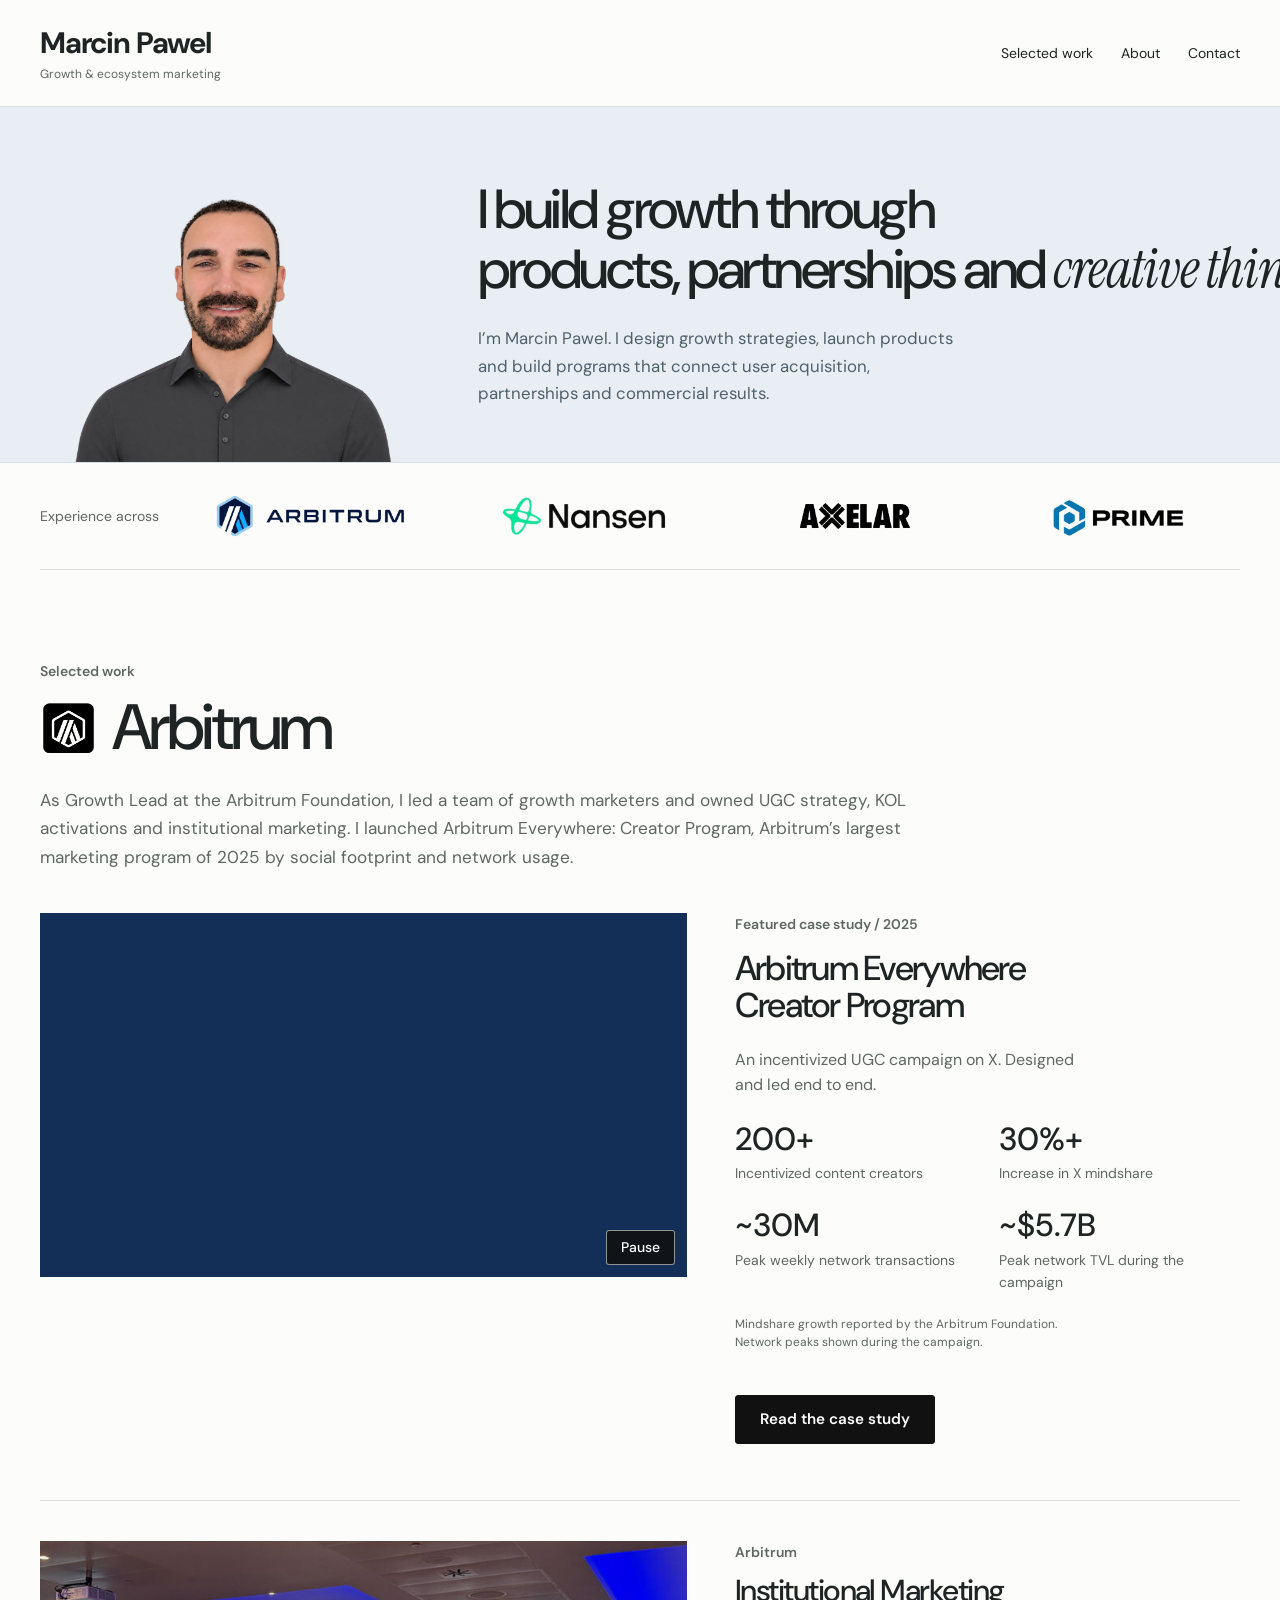
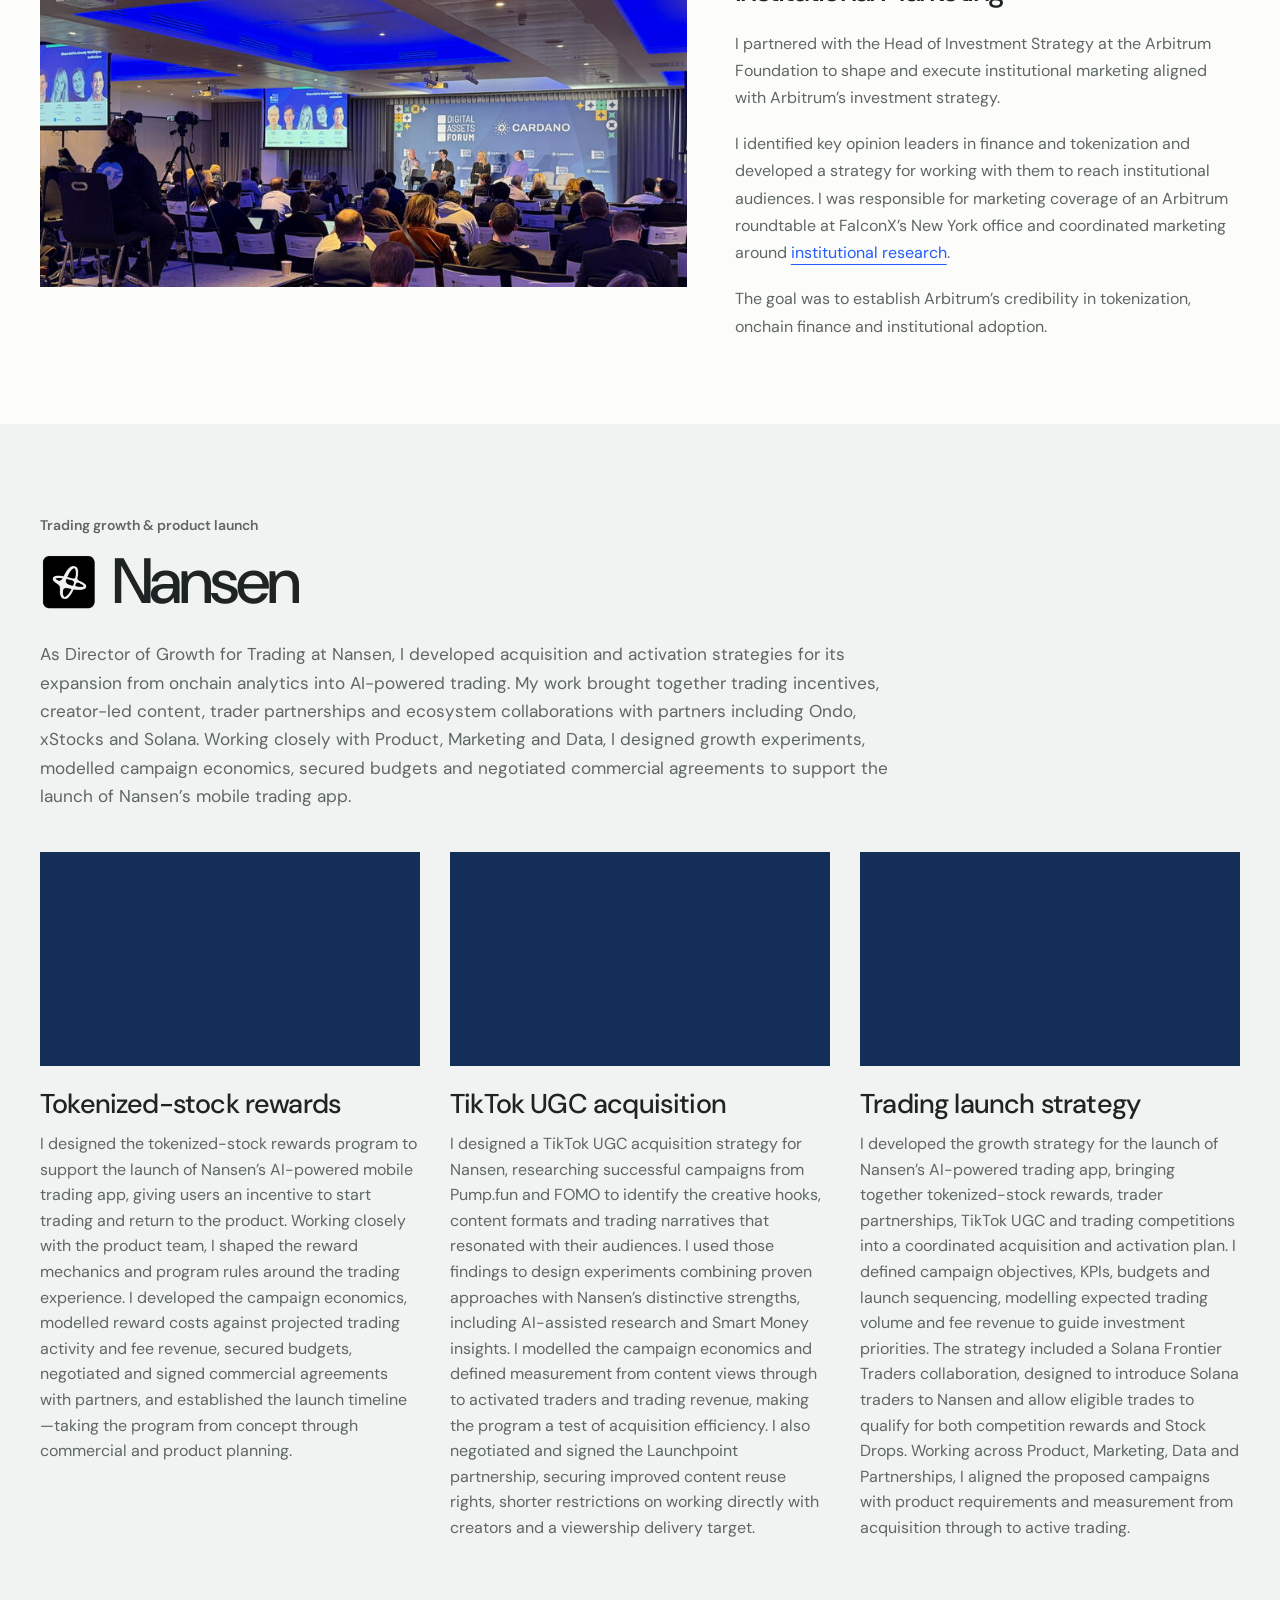
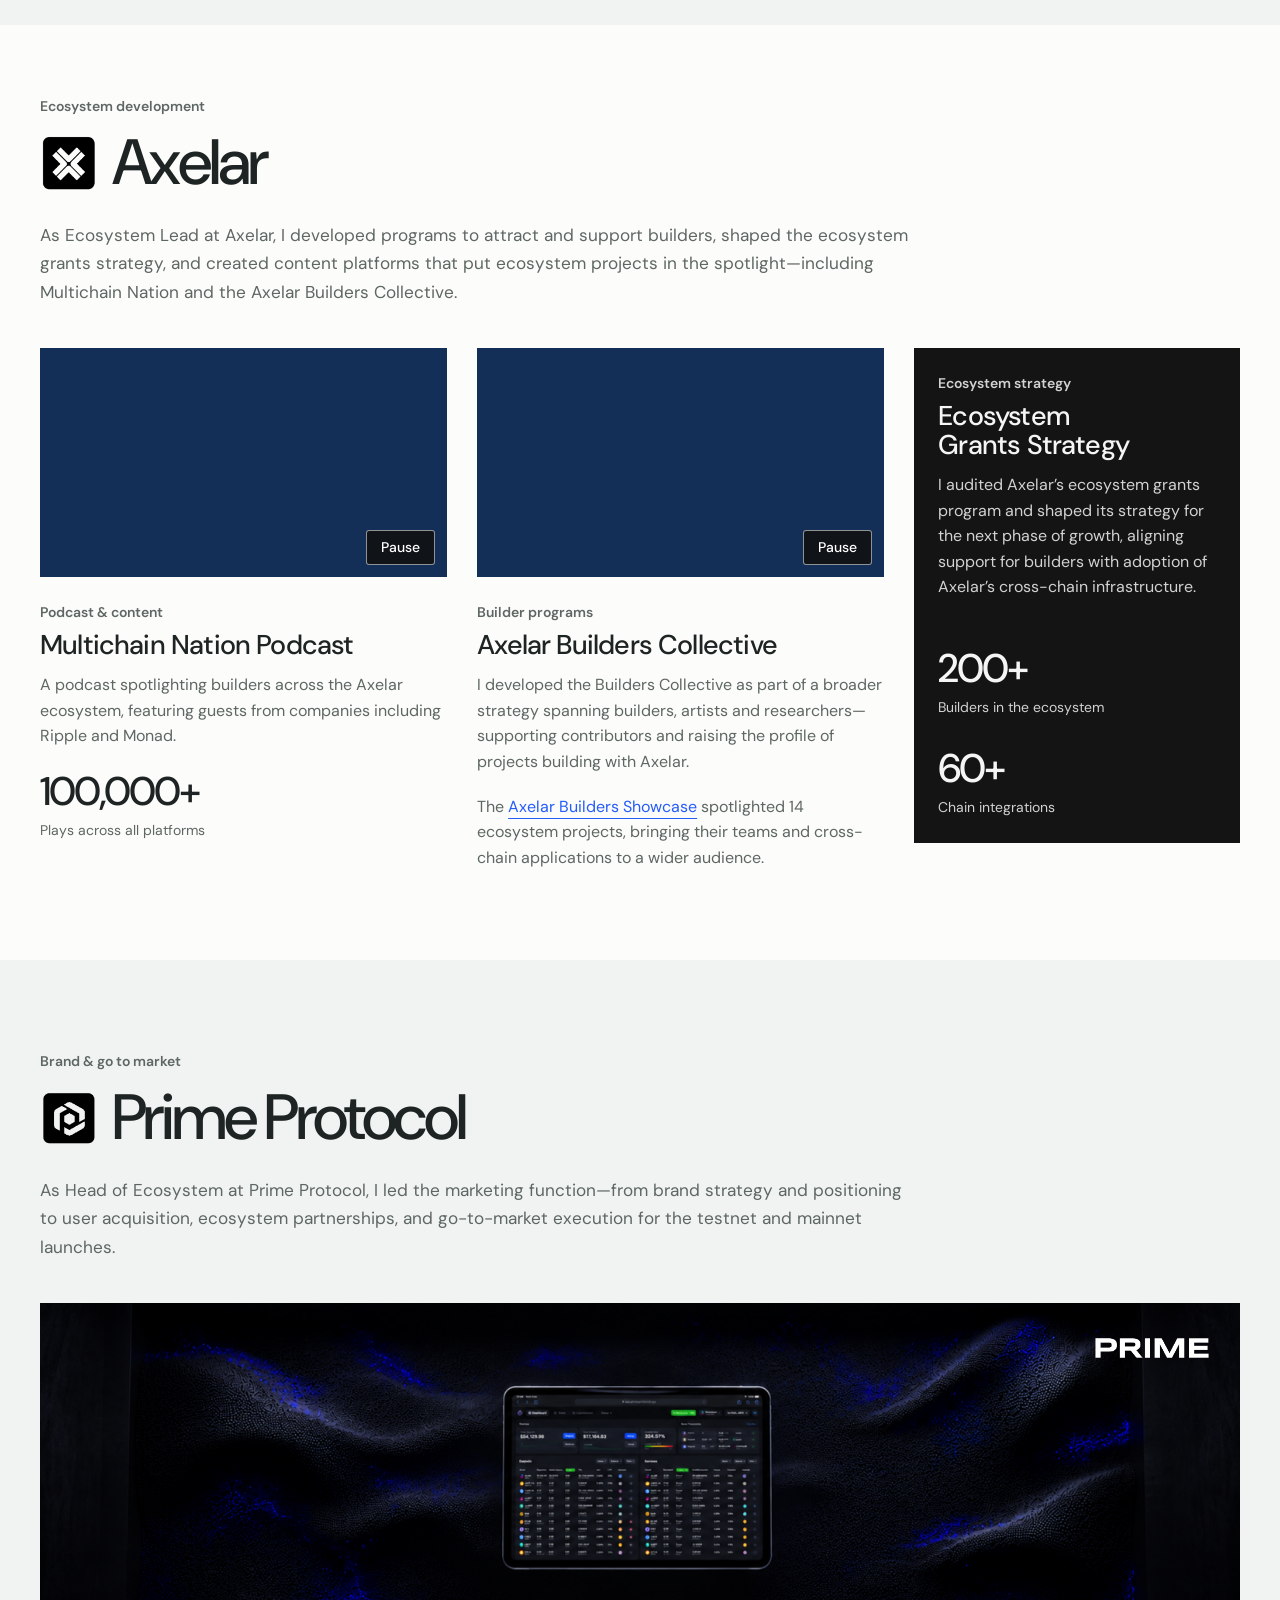
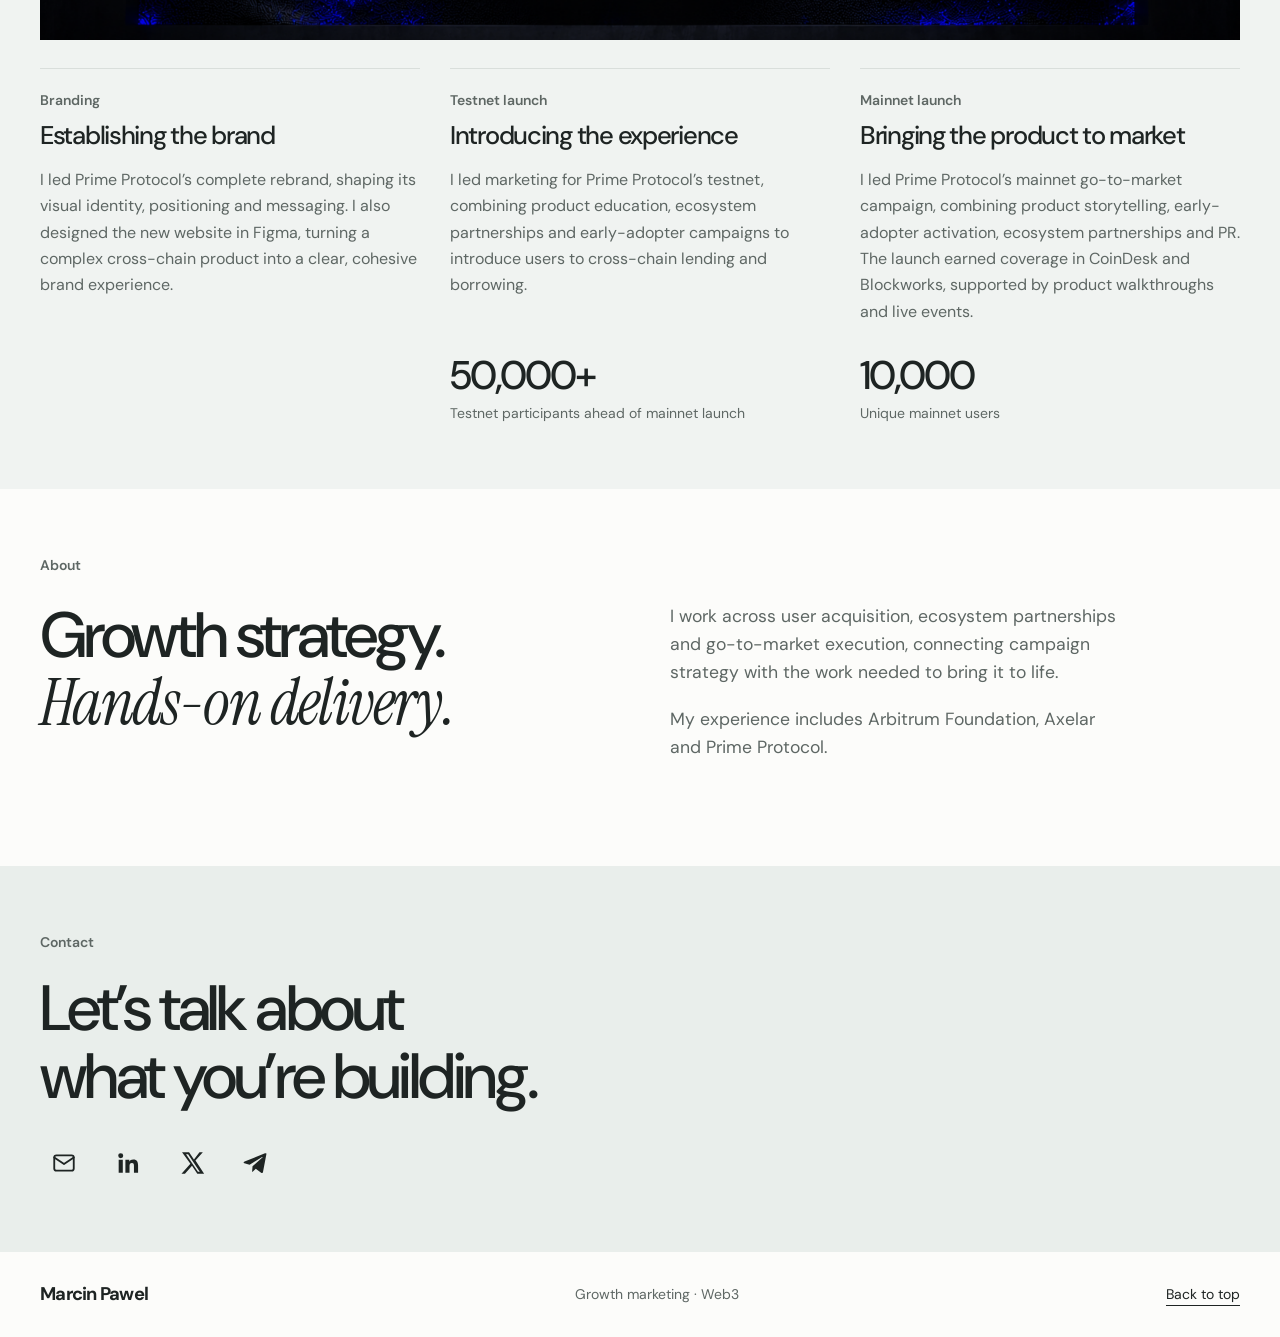
==== commit 9f5222f6: "Update homepage growth positioning and introduction" ====
--- a/index.html
+++ b/index.html
@@ -1,6 +1,6 @@
 <!doctype html><html lang="en-US"><head><meta charset="utf-8"><meta name="viewport" content="width=device-width, initial-scale=1"><meta name="description" content="Marcin Pawel — growth marketing, ecosystem partnerships and go-to-market execution."><title>Marcin Pawel — Growth marketing</title><link rel="stylesheet" href="/style.css"><meta property="og:type" content="website"><meta property="og:site_name" content="Marcin Pawel"><meta property="og:title" content="Marcin Pawel — Growth & ecosystem marketing"><meta property="og:description" content="Growth marketing, ecosystem partnerships and go-to-market execution. Explore my work across Arbitrum, Axelar and Prime Protocol."><meta property="og:url" content="https://marcinpawel.com/"><meta property="og:image" content="https://marcinpawel.com/assets/social-sharing-v1.jpg"><meta property="og:image:width" content="1200"><meta property="og:image:height" content="630"><meta property="og:image:alt" content="Marcin Pawel — Growth and ecosystem marketing"><meta name="twitter:card" content="summary_large_image"><meta name="twitter:title" content="Marcin Pawel — Growth & ecosystem marketing"><meta name="twitter:description" content="Growth marketing, ecosystem partnerships and go-to-market execution. Explore my work across Arbitrum, Axelar and Prime Protocol."><meta name="twitter:image" content="https://marcinpawel.com/assets/social-sharing-v1.jpg"></head><body id="top"><header class="nav wrap"><a class="brand" href="/">Marcin Pawel<span>Growth & ecosystem marketing</span></a><nav aria-label="Main"><a href="/#work">Selected work</a><a href="/#about">About</a><a href="/#contact">Contact</a></nav></header>
 <main>
-<div class="hero-background"><section class="hero wrap"><div class="hero-text"><h1><span>I build campaigns</span><span class="hero-outcome">that grow <em>ecosystems.</em></span></h1><p class="intro">I’m Marcin Pawel. My work spans user acquisition, ecosystem partnerships and go-to-market execution.</p></div><figure class="portrait"><img src="/assets/marcin-smoothed.png" alt="Marcin Pawel in a dark gray shirt"></figure></section></div>
+<div class="hero-background"><section class="hero wrap"><div class="hero-text"><h1><span>I build growth through</span><span class="hero-outcome">products, partnerships and <em>creative thinking.</em></span></h1><p class="intro">I’m Marcin Pawel. I design growth strategies, launch products and build programs that connect user acquisition, partnerships and commercial results.</p></div><figure class="portrait"><img src="/assets/marcin-smoothed.png" alt="Marcin Pawel in a dark gray shirt"></figure></section></div>
 <div class="company-strip wrap"><span>Experience across</span><div class="company-logo arbitrum-logo"><img src="/assets/experience-arbitrum-approved.png" alt="Arbitrum"></div><div class="company-logo nansen-logo"><img src="/assets/experience-nansen-approved.png" alt="Nansen"></div><div class="company-logo axelar-logo"><img src="/assets/experience-axelar-approved.png" alt="Axelar"></div><div class="company-logo prime-logo"><img src="/assets/experience-prime-approved.png" alt="Prime Protocol"></div></div>
 <section class="work-section wrap" id="work"><div class="section-heading role-heading arbitrum-heading"><div><p class="eyebrow">Selected work</p><h2 class="company-heading"><img src="/assets/arbitrum-symbol-black.png" alt="" aria-hidden="true">Arbitrum</h2></div><p>As Growth Lead at the Arbitrum Foundation, I led a team of growth marketers and owned UGC strategy, KOL activations and institutional marketing. I launched Arbitrum Everywhere: Creator Program, Arbitrum’s largest marketing program of 2025 by social footprint and network usage.</p></div>
 <div class="featured"><div class="feature-video"><video id="creator-preview" autoplay muted loop playsinline preload="metadata" aria-label="Arbitrum Everywhere promotional campaign clip"><source src="/assets/arbitrum-everywhere-clip-2.mp4" type="video/mp4"></video><button class="video-toggle" type="button" aria-controls="creator-preview" aria-label="Pause campaign preview">Pause</button></div><div class="featured-copy"><p class="eyebrow">Featured case study / 2025</p><h3>Arbitrum Everywhere<br>Creator Program</h3><p>An incentivized UGC campaign on X. Designed and led end to end.</p><div class="inline-stats campaign-highlights"><div><b>200+</b><span>Incentivized content creators</span></div><div><b>30%+</b><span>Increase in X mindshare</span></div><div><b>~30M</b><span>Peak weekly network transactions</span></div><div><b>~$5.7B</b><span>Peak network TVL during the campaign</span></div></div><p class="metric-source">Mindshare growth reported by the Arbitrum Foundation. Network peaks shown during the campaign.</p><a class="case-study-button" href="/work/arbitrum/">Read the case study</a></div></div>
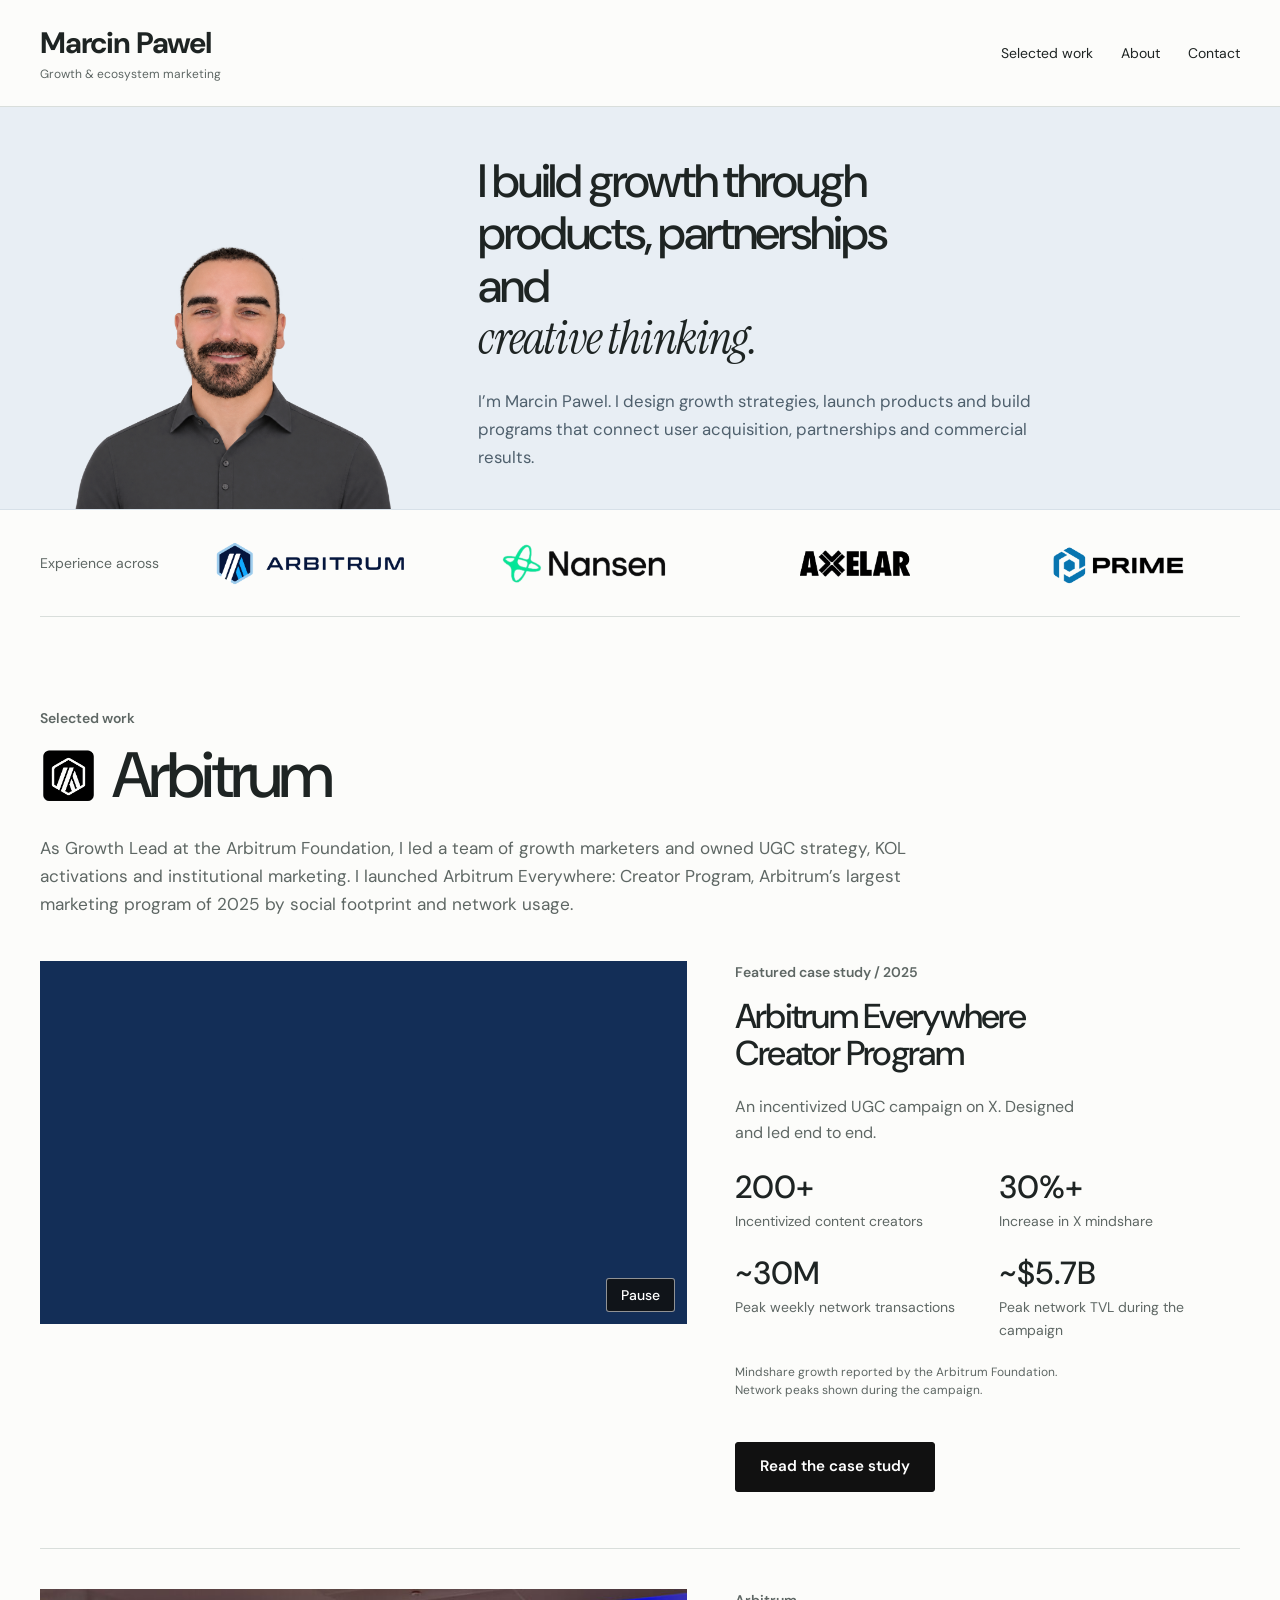
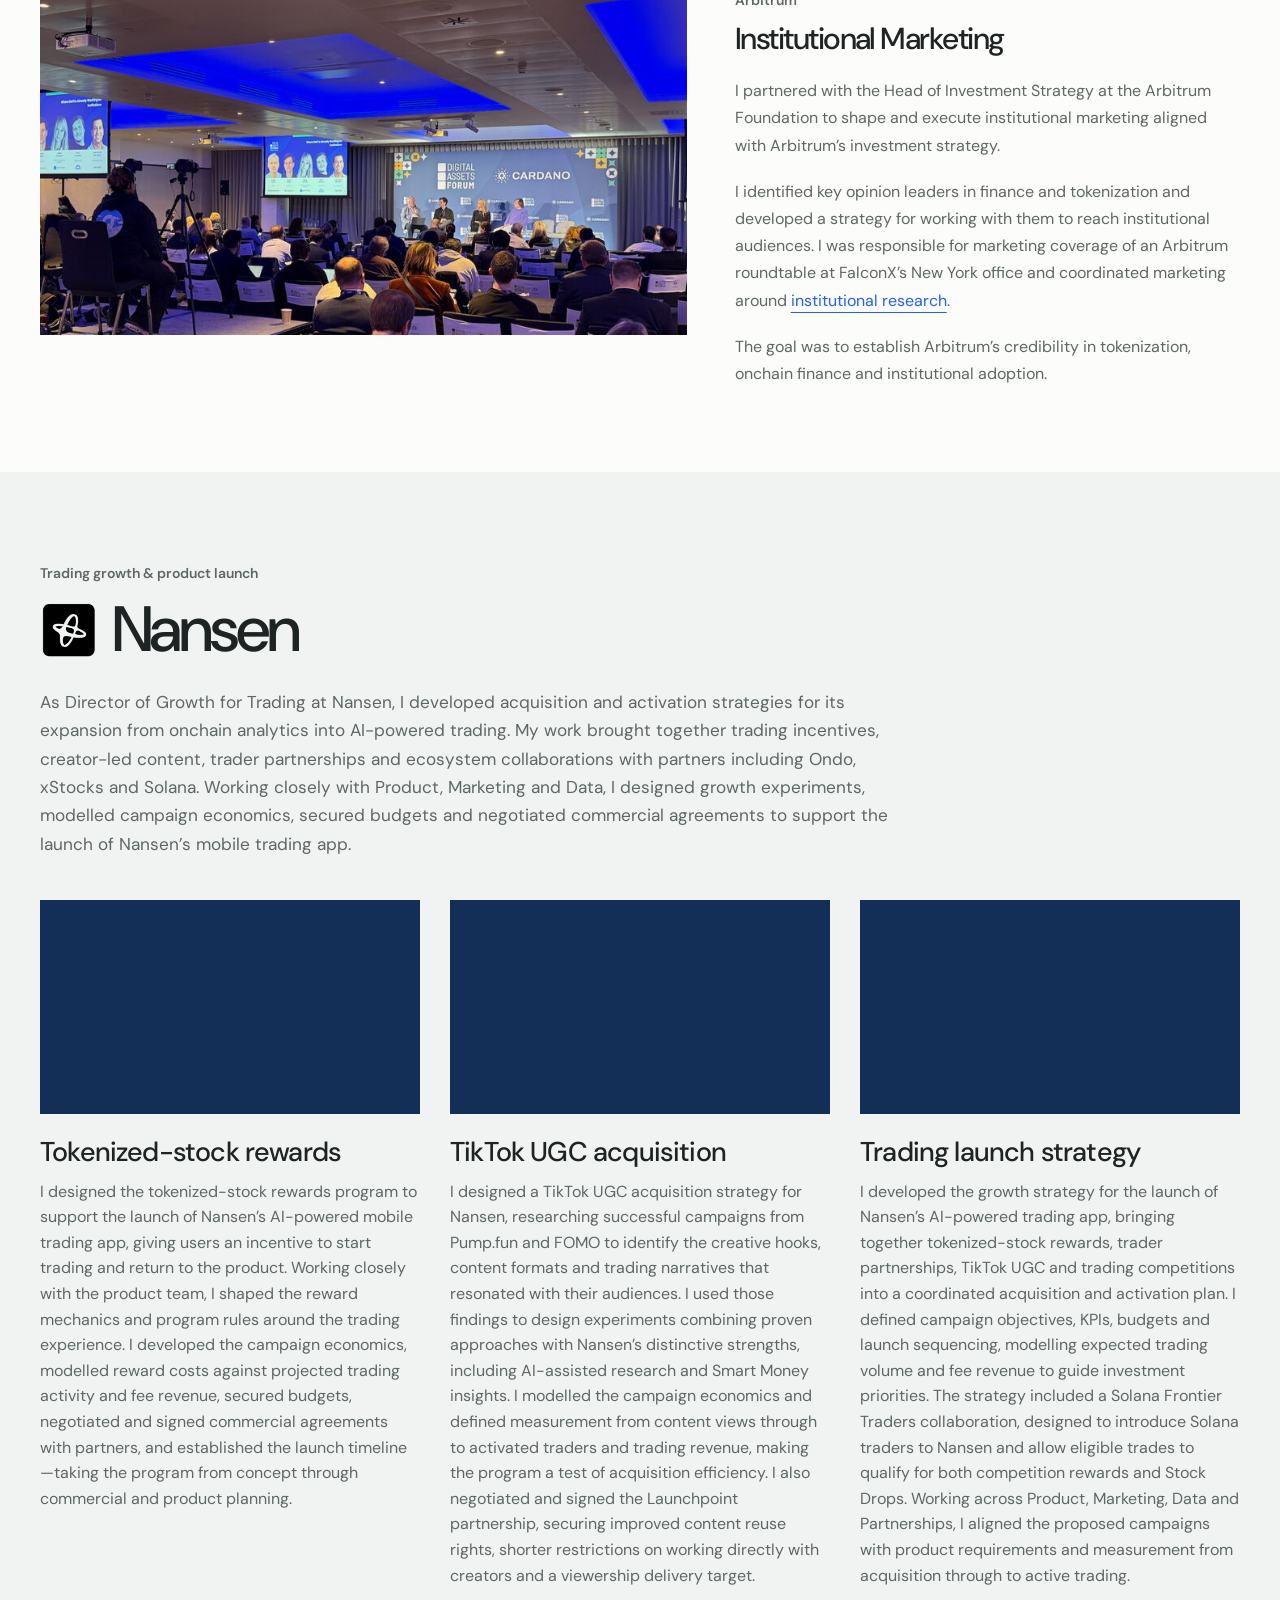
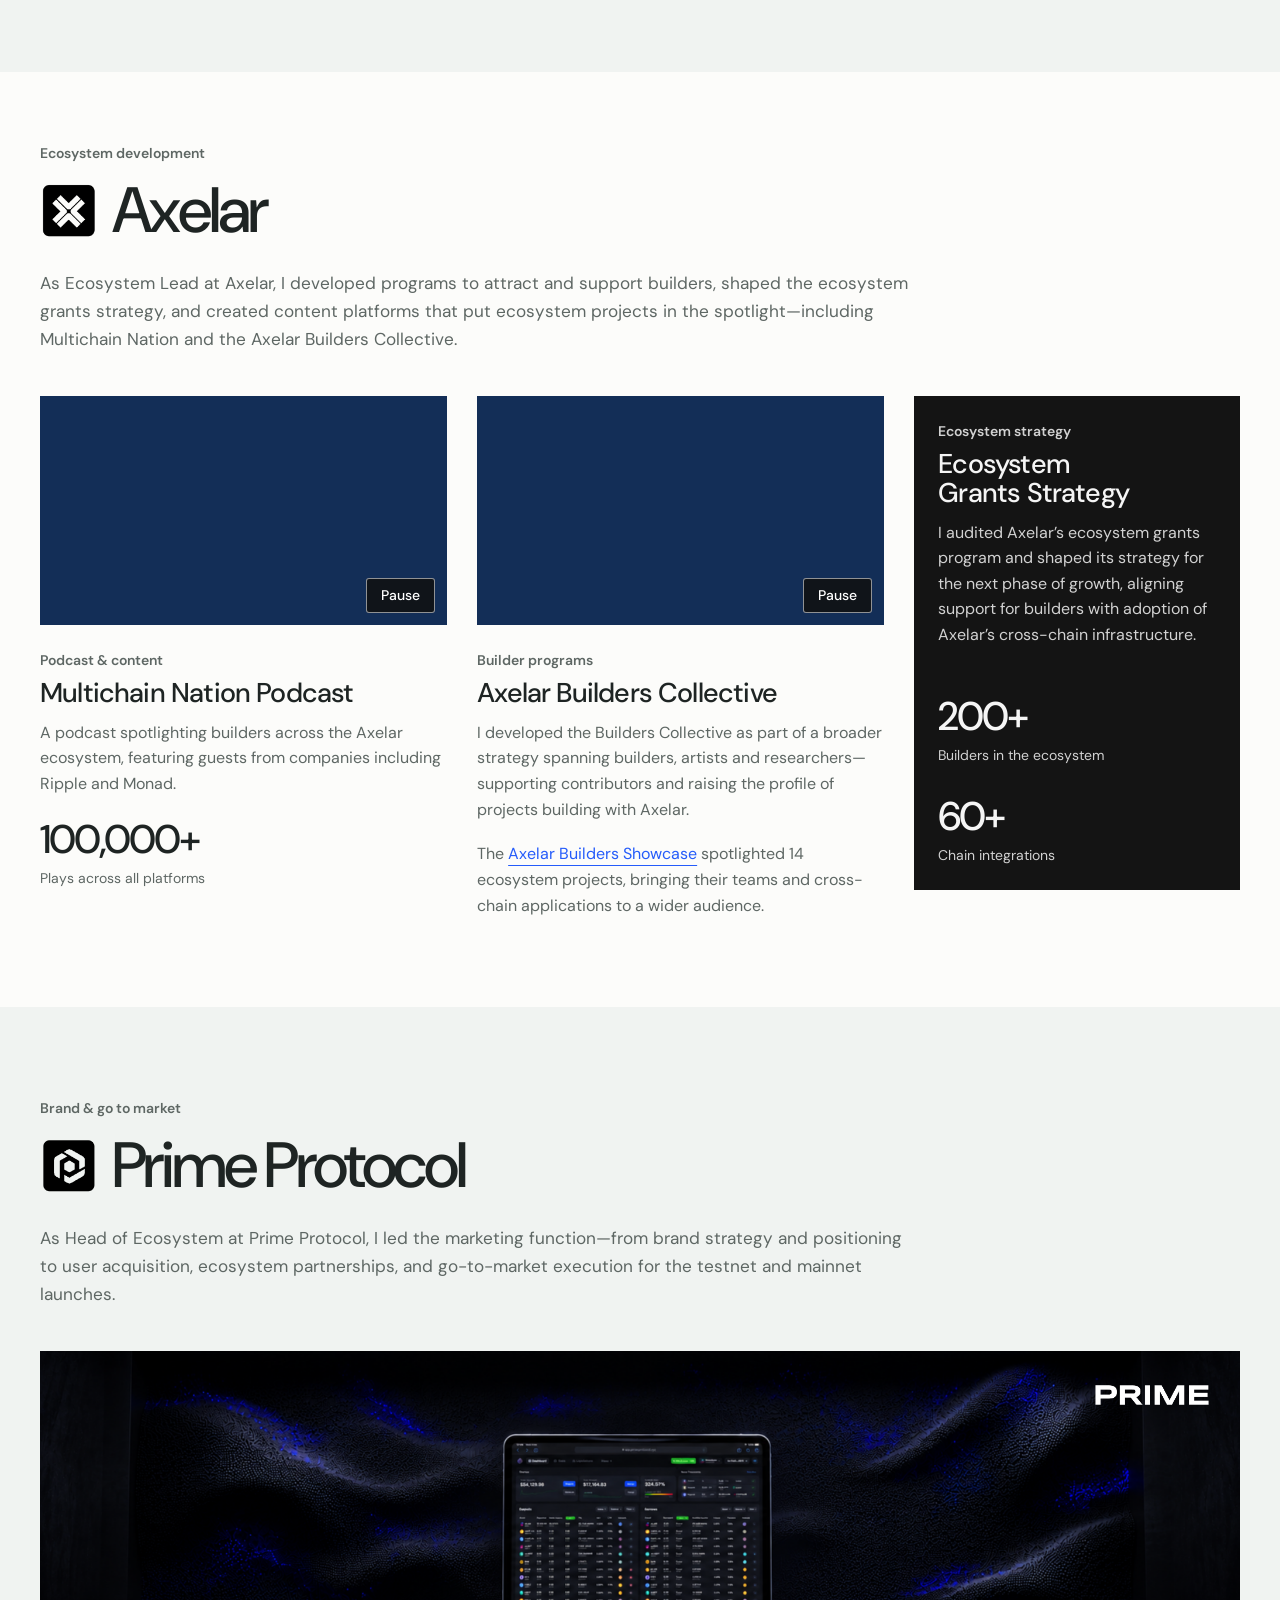
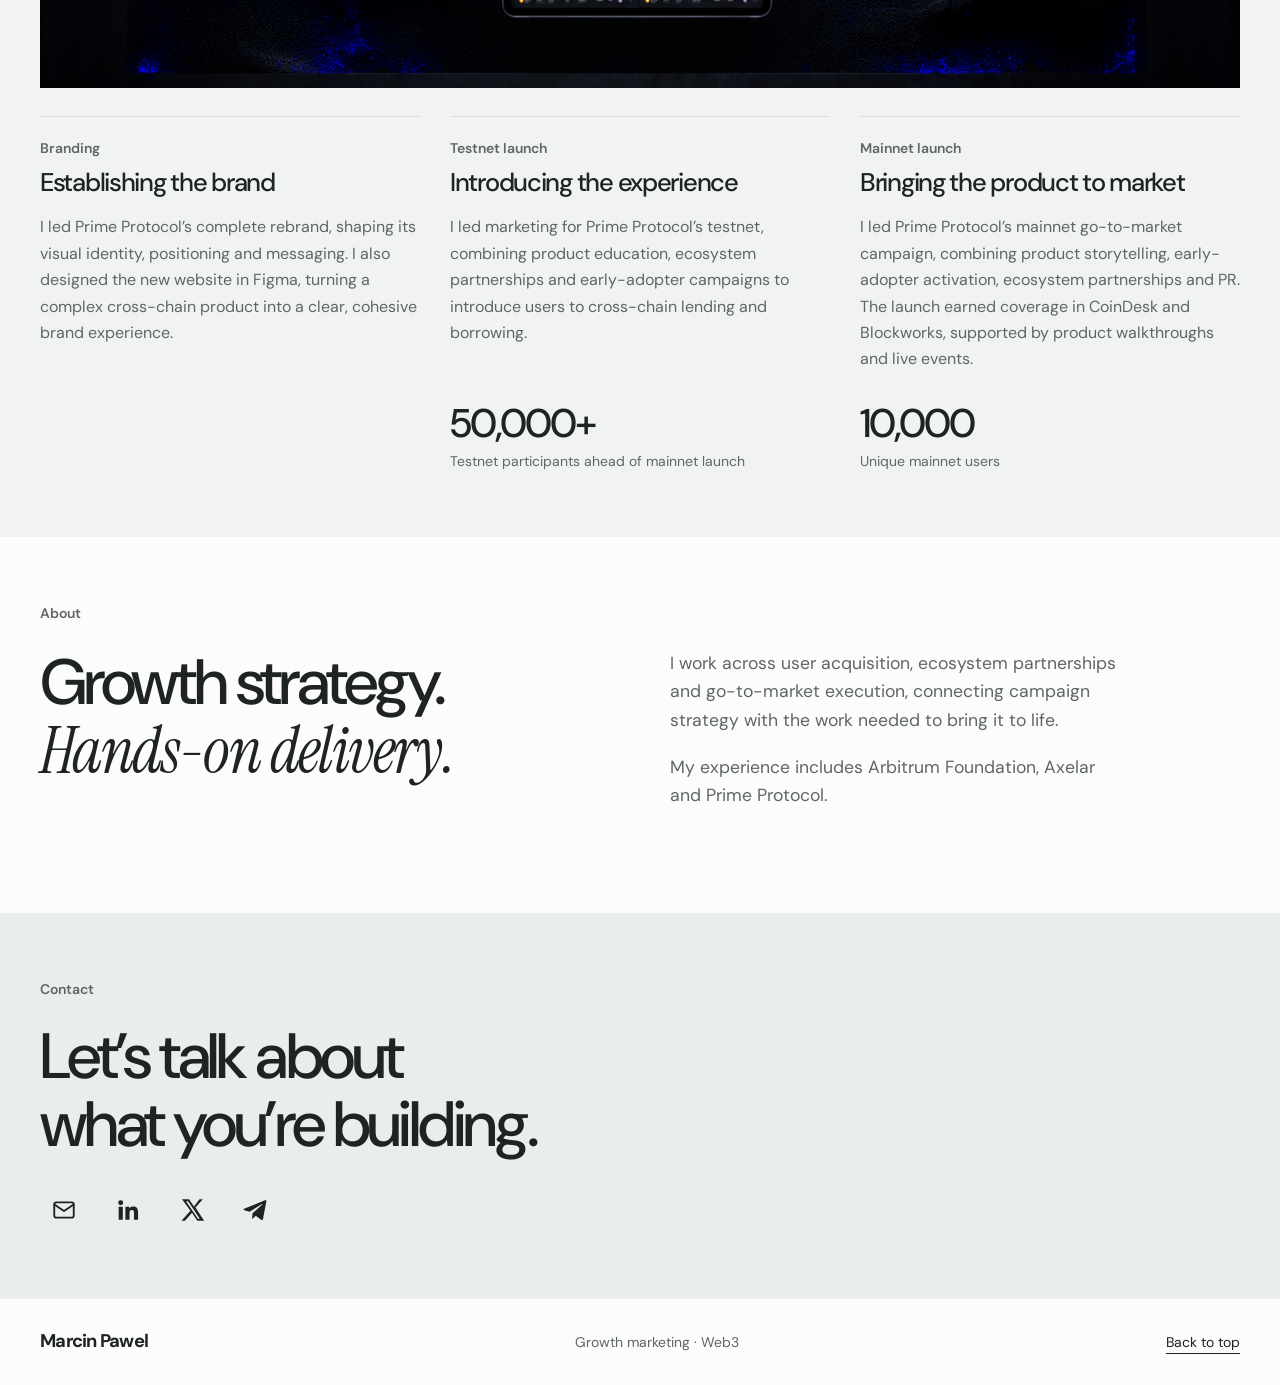
==== commit c1910114: "Reflow longer homepage headline to fit portrait layout" ====
--- a/index.html
+++ b/index.html
@@ -1,6 +1,6 @@
 <!doctype html><html lang="en-US"><head><meta charset="utf-8"><meta name="viewport" content="width=device-width, initial-scale=1"><meta name="description" content="Marcin Pawel — growth marketing, ecosystem partnerships and go-to-market execution."><title>Marcin Pawel — Growth marketing</title><link rel="stylesheet" href="/style.css"><meta property="og:type" content="website"><meta property="og:site_name" content="Marcin Pawel"><meta property="og:title" content="Marcin Pawel — Growth & ecosystem marketing"><meta property="og:description" content="Growth marketing, ecosystem partnerships and go-to-market execution. Explore my work across Arbitrum, Axelar and Prime Protocol."><meta property="og:url" content="https://marcinpawel.com/"><meta property="og:image" content="https://marcinpawel.com/assets/social-sharing-v1.jpg"><meta property="og:image:width" content="1200"><meta property="og:image:height" content="630"><meta property="og:image:alt" content="Marcin Pawel — Growth and ecosystem marketing"><meta name="twitter:card" content="summary_large_image"><meta name="twitter:title" content="Marcin Pawel — Growth & ecosystem marketing"><meta name="twitter:description" content="Growth marketing, ecosystem partnerships and go-to-market execution. Explore my work across Arbitrum, Axelar and Prime Protocol."><meta name="twitter:image" content="https://marcinpawel.com/assets/social-sharing-v1.jpg"></head><body id="top"><header class="nav wrap"><a class="brand" href="/">Marcin Pawel<span>Growth & ecosystem marketing</span></a><nav aria-label="Main"><a href="/#work">Selected work</a><a href="/#about">About</a><a href="/#contact">Contact</a></nav></header>
 <main>
-<div class="hero-background"><section class="hero wrap"><div class="hero-text"><h1><span>I build growth through</span><span class="hero-outcome">products, partnerships and <em>creative thinking.</em></span></h1><p class="intro">I’m Marcin Pawel. I design growth strategies, launch products and build programs that connect user acquisition, partnerships and commercial results.</p></div><figure class="portrait"><img src="/assets/marcin-smoothed.png" alt="Marcin Pawel in a dark gray shirt"></figure></section></div>
+<div class="hero-background"><section class="hero wrap"><div class="hero-text"><h1><span>I build growth through</span><span>products, partnerships</span><span>and <em>creative thinking.</em></span></h1><p class="intro">I’m Marcin Pawel. I design growth strategies, launch products and build programs that connect user acquisition, partnerships and commercial results.</p></div><figure class="portrait"><img src="/assets/marcin-smoothed.png" alt="Marcin Pawel in a dark gray shirt"></figure></section></div>
 <div class="company-strip wrap"><span>Experience across</span><div class="company-logo arbitrum-logo"><img src="/assets/experience-arbitrum-approved.png" alt="Arbitrum"></div><div class="company-logo nansen-logo"><img src="/assets/experience-nansen-approved.png" alt="Nansen"></div><div class="company-logo axelar-logo"><img src="/assets/experience-axelar-approved.png" alt="Axelar"></div><div class="company-logo prime-logo"><img src="/assets/experience-prime-approved.png" alt="Prime Protocol"></div></div>
 <section class="work-section wrap" id="work"><div class="section-heading role-heading arbitrum-heading"><div><p class="eyebrow">Selected work</p><h2 class="company-heading"><img src="/assets/arbitrum-symbol-black.png" alt="" aria-hidden="true">Arbitrum</h2></div><p>As Growth Lead at the Arbitrum Foundation, I led a team of growth marketers and owned UGC strategy, KOL activations and institutional marketing. I launched Arbitrum Everywhere: Creator Program, Arbitrum’s largest marketing program of 2025 by social footprint and network usage.</p></div>
 <div class="featured"><div class="feature-video"><video id="creator-preview" autoplay muted loop playsinline preload="metadata" aria-label="Arbitrum Everywhere promotional campaign clip"><source src="/assets/arbitrum-everywhere-clip-2.mp4" type="video/mp4"></video><button class="video-toggle" type="button" aria-controls="creator-preview" aria-label="Pause campaign preview">Pause</button></div><div class="featured-copy"><p class="eyebrow">Featured case study / 2025</p><h3>Arbitrum Everywhere<br>Creator Program</h3><p>An incentivized UGC campaign on X. Designed and led end to end.</p><div class="inline-stats campaign-highlights"><div><b>200+</b><span>Incentivized content creators</span></div><div><b>30%+</b><span>Increase in X mindshare</span></div><div><b>~30M</b><span>Peak weekly network transactions</span></div><div><b>~$5.7B</b><span>Peak network TVL during the campaign</span></div></div><p class="metric-source">Mindshare growth reported by the Arbitrum Foundation. Network peaks shown during the campaign.</p><a class="case-study-button" href="/work/arbitrum/">Read the case study</a></div></div>
--- a/style.css
+++ b/style.css
@@ -145,3 +145,5 @@
 .experience-band + .about{border-top:0}
 
 @media(min-width:901px){.nansen-projects.axelar-grid{grid-template-columns:repeat(3,minmax(0,1fr))}}
+
+.hero-background .hero-text{min-width:0;padding:24px 0 38px}.hero-background .hero-text h1{font-size:clamp(2.2rem,3.65vw,3.5rem);line-height:1.12;max-width:100%;white-space:normal}.hero-background .hero-text h1 span{display:block;white-space:normal}.hero-background .hero-text .intro{max-width:580px}@media(max-width:620px){.hero-background .hero-text{padding:0}.hero-background .hero-text h1{font-size:clamp(1.7rem,6.6vw,2.5rem);line-height:1.15}}
